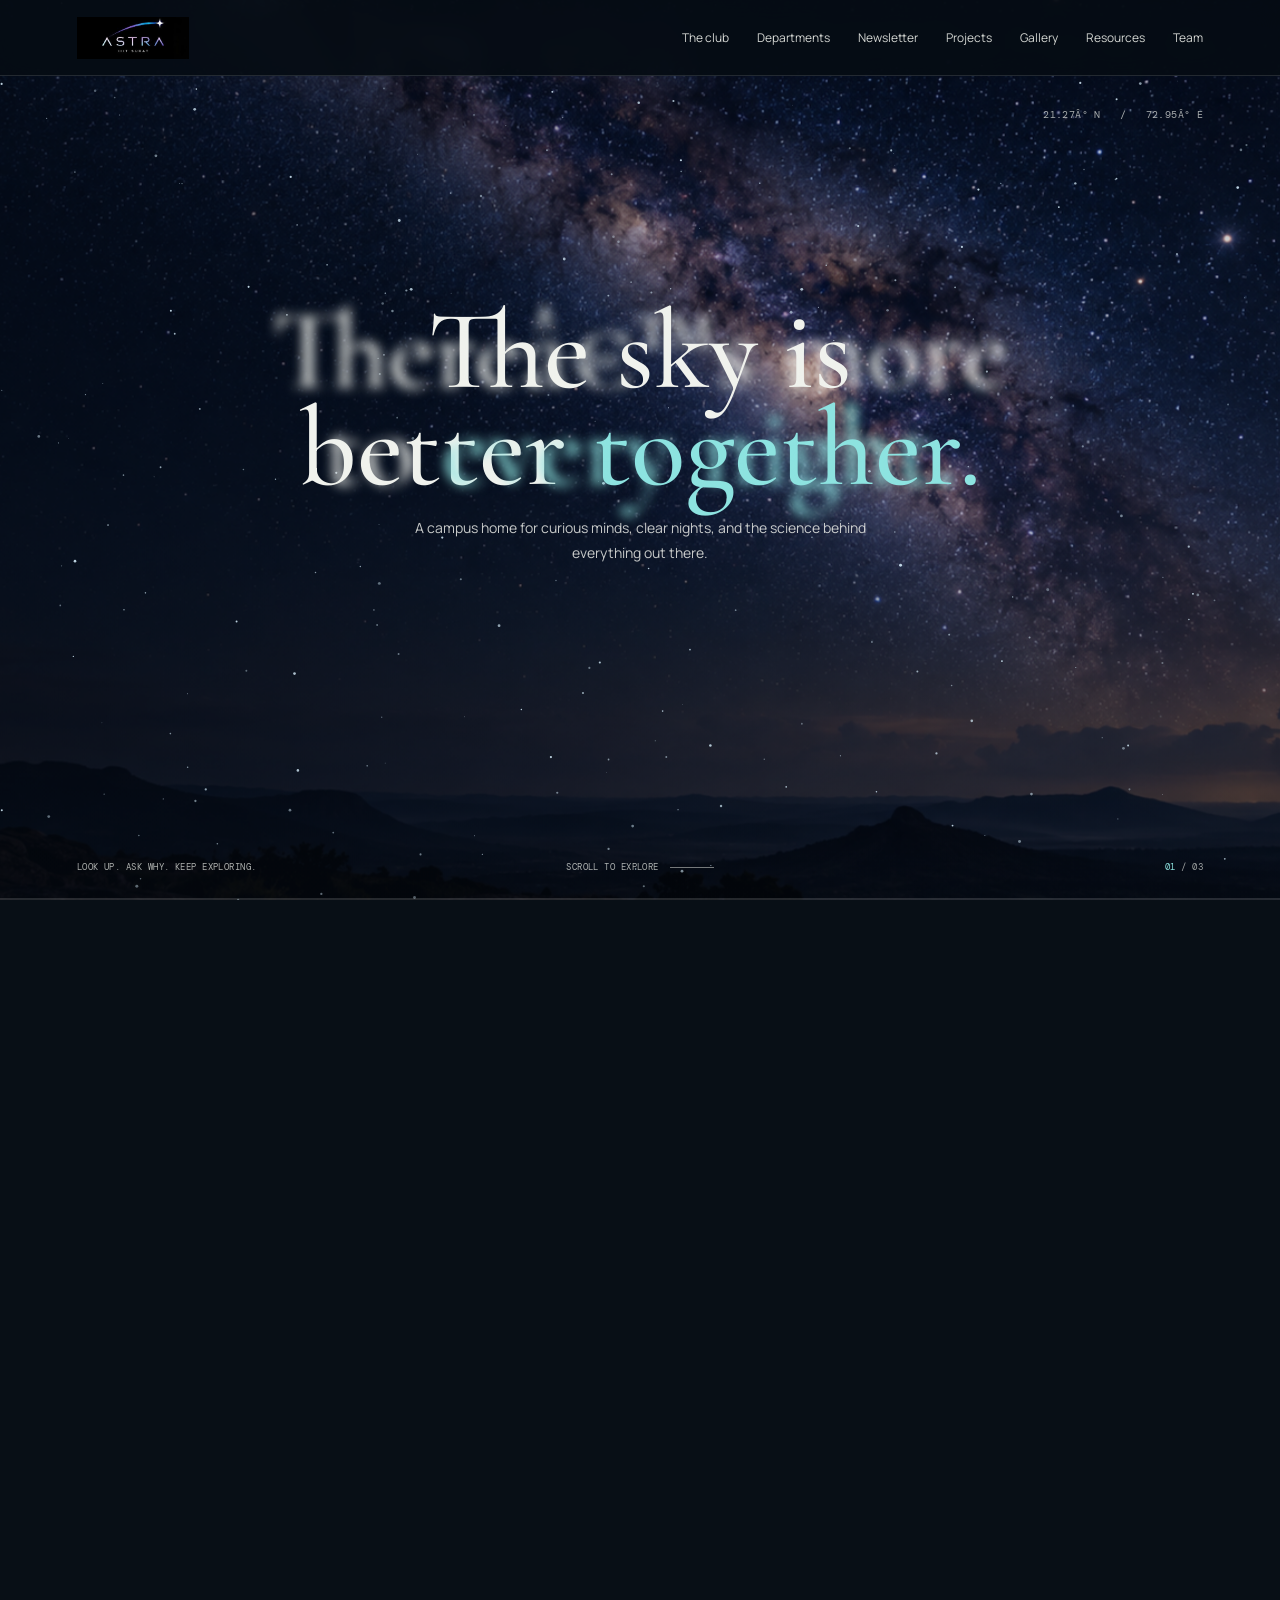
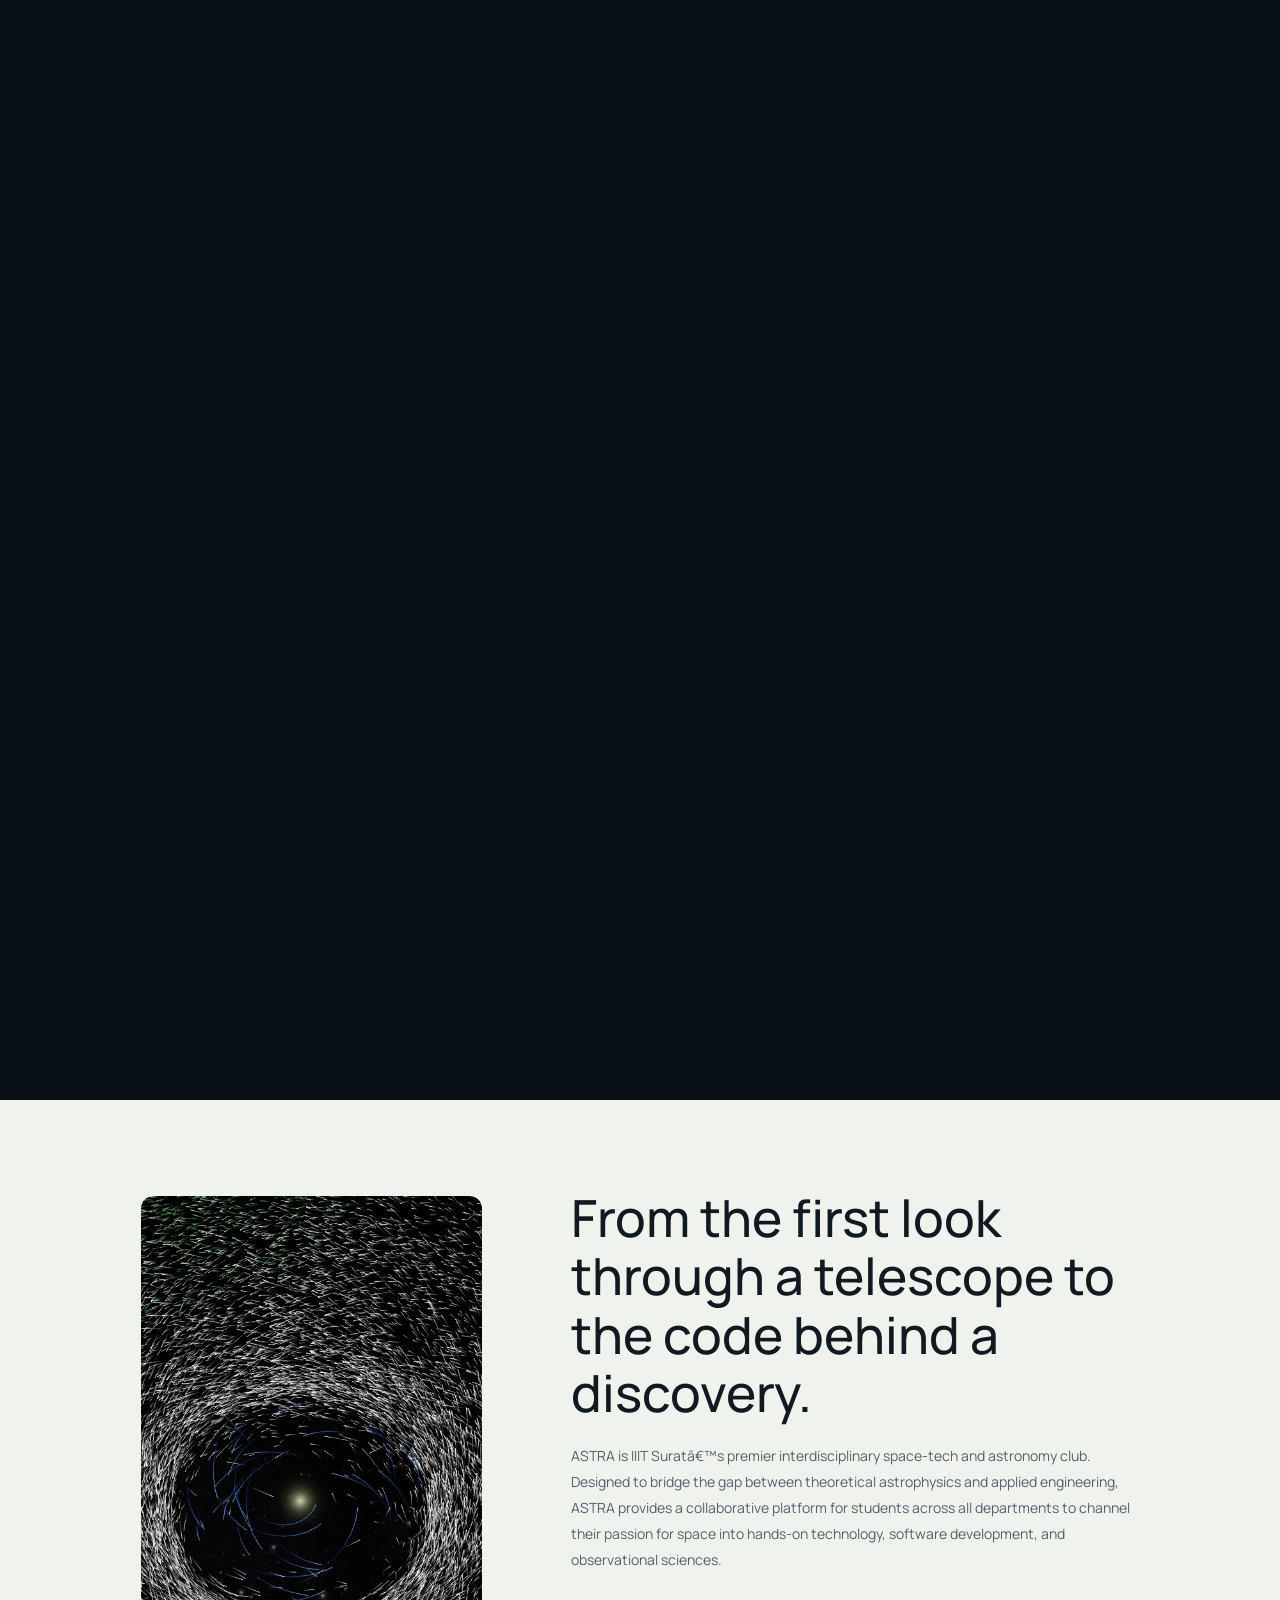
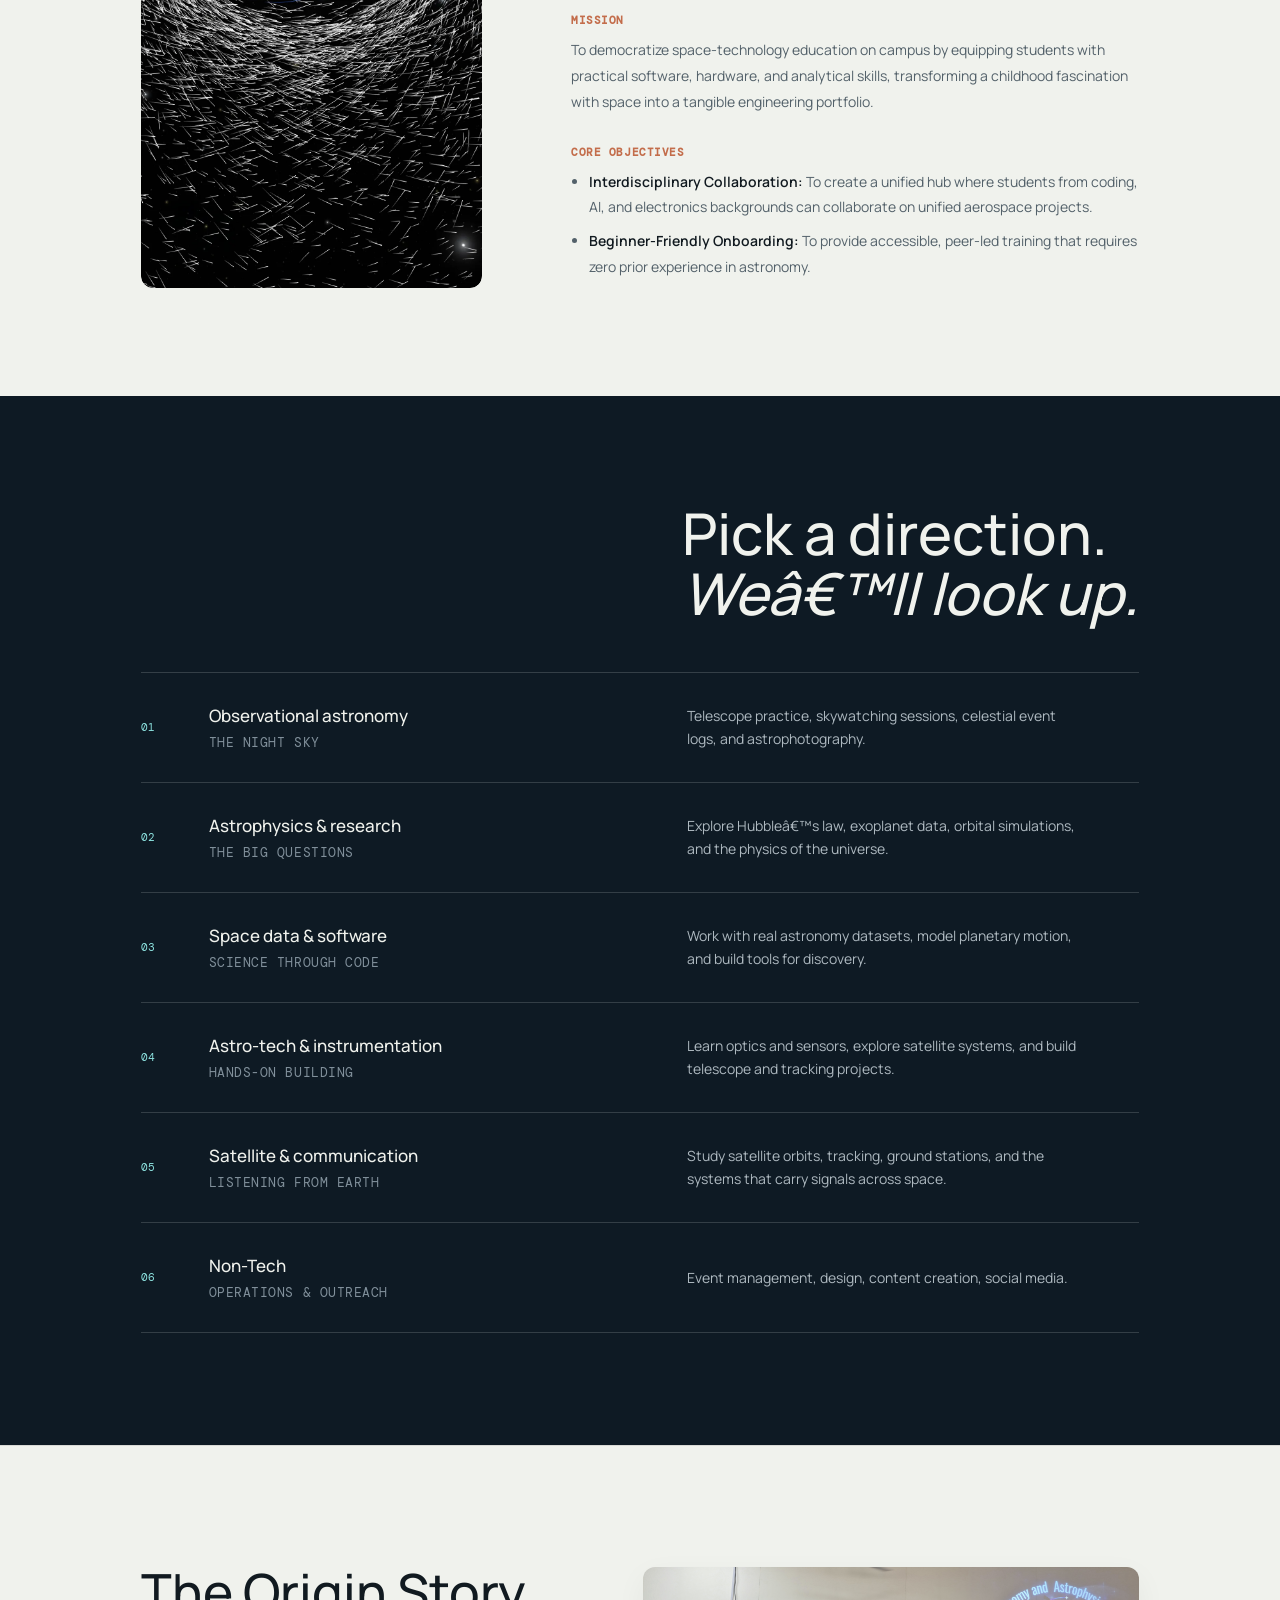
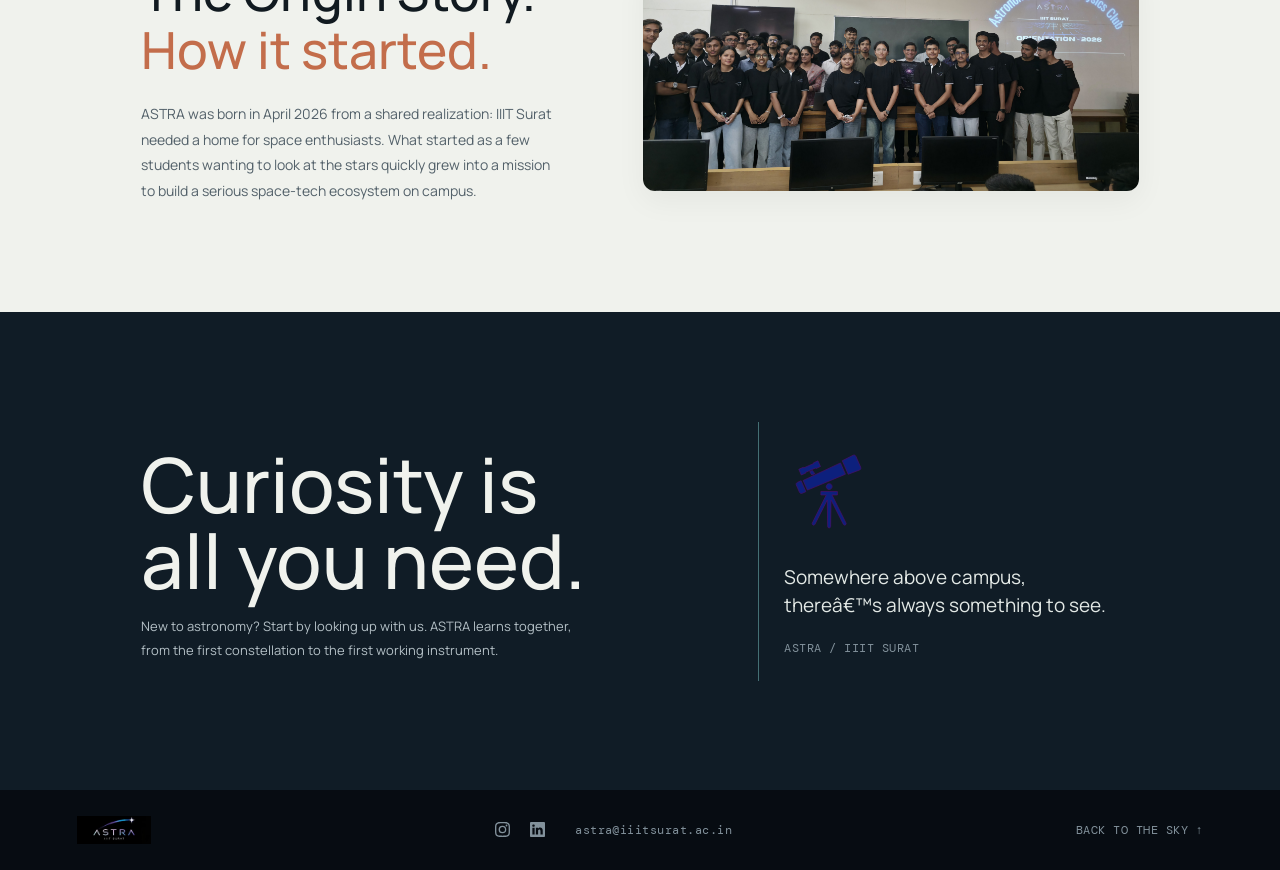
==== index.html @ 966ebf30 "Resolve merge conflicts from stashed changes" ====
﻿<!doctype html>
<html lang="en">
<head>
  <meta charset="UTF-8" />
  <meta name="viewport" content="width=device-width, initial-scale=1.0" />
  <meta name="theme-color" content="#080f16" />
  <meta name="description" content="ASTRA is the student astronomy and astrophysics club at IIIT Surat. Observe the night sky, explore space science, and build together." />
  <title>ASTRA â€” Astronomy & Astrophysics Club | IIIT Surat</title>
  <link rel="manifest" href="manifest.json" />
  <link rel="preconnect" href="https://fonts.googleapis.com" />
  <link rel="preconnect" href="https://fonts.gstatic.com" crossorigin />
  <link href="https://fonts.googleapis.com/css2?family=Cormorant+Garamond:wght@400;500;600&family=DM+Mono:wght@400;500&family=Manrope:wght@400;500;600;700;800&display=swap" rel="stylesheet" />
  <link rel="icon" type="image/jpeg" href="logo.jpg" />
  <link rel="stylesheet" href="styles.css?v=2" />
</head>
<body>
  <header class="site-header">
    <a class="brand" href="#home" aria-label="ASTRA home"><img src="logo.jpg" alt="ASTRA" class="brand-logo"></a>
    <button class="menu-toggle" aria-label="Toggle menu"><span></span><span></span><span></span></button><nav class="site-nav" aria-label="Main navigation">
      <a href="#club">The club</a>
      <a href="departments.html">Departments</a>
      <a href="https://dynamo-sjoshi.github.io/Perihelion/">Newsletter</a>
      <a href="projects.html">Projects</a>
      <a href="gallery.html">Gallery</a>
      <a href="resources.html">Resources</a>
      <a href="team.html">Team</a>
    </nav>
  </header>

  <main id="home">
    <section class="sky-story" id="home-story" aria-label="A journey through the night sky">
      <div class="story-stage">
        <div class="sky-backdrop" aria-hidden="true"></div>
        <canvas class="star-canvas" aria-hidden="true"></canvas>
        <div class="story-coordinate">21.27Â° N &nbsp; / &nbsp; 72.95Â° E</div>
        <div class="story-copy">
          <div class="story-headlines" aria-live="polite">
            <h1 class="story-headline active" data-story-index="0">The sky is<br />better <em>together.</em></h1>
            <h1 class="story-headline" data-story-index="1" aria-hidden="true">Thereâ€™s more<br />to <em>every night.</em></h1>
            <h1 class="story-headline" data-story-index="2" aria-hidden="true">Big questions<br /><em>start by looking up.</em></h1>
          </div>
          <p class="story-description">A campus home for curious minds, clear nights, and the science behind everything out there.</p>
        </div>
        <div class="story-footer"><span>LOOK UP. ASK WHY. KEEP EXPLORING.</span><span class="scroll-hint">SCROLL TO EXPLORE <i></i></span><span class="story-counter">01 <b>/ 03</b></span></div>
        <div class="story-progress" aria-hidden="true"><span></span></div>
      </div>
    </section>

    <section class="intro" id="club">
      <div class="intro-visual">
        <div class="image-overlay-container" tabindex="0" role="button">
          <img src="asteroids.webp" alt="Asteroids in space" class="intro-image" loading="lazy">
          <div class="image-overlay">
            <h4>Asteroids & comets</h4>
            <span class="overlay-meta">JPL Small-Body Database Â· Minor Planet Center</span>
            <p>Orbital data for hundreds of thousands of asteroids and comets, rendered as true trajectories through the Solar System â€” including near-Earth objects and every famous named comet.</p>
          </div>
        </div>
      </div>
      <div class="intro-copy">
        <h2>From the first look through a telescope to the code behind a discovery.</h2>
        <p>ASTRA is IIIT Suratâ€™s premier interdisciplinary space-tech and astronomy club. Designed to bridge the gap between theoretical astrophysics and applied engineering, ASTRA provides a collaborative platform for students across all departments to channel their passion for space into hands-on technology, software development, and observational sciences.</p>
        
        <div class="intro-details">
          <div class="detail-block">
            <h3>Mission</h3>
            <p>To democratize space-technology education on campus by equipping students with practical software, hardware, and analytical skills, transforming a childhood fascination with space into a tangible engineering portfolio.</p>
          </div>
          <div class="detail-block">
            <h3>Core Objectives</h3>
            <ul>
              <li><strong>Interdisciplinary Collaboration:</strong> To create a unified hub where students from coding, AI, and electronics backgrounds can collaborate on unified aerospace projects.</li>
              <li><strong>Beginner-Friendly Onboarding:</strong> To provide accessible, peer-led training that requires zero prior experience in astronomy.</li>
            </ul>
          </div>
        </div>
      </div>
    </section>

    <section class="activities" id="activities">
      <div class="activities-heading">
        <div class="section-kicker"><span></span></div>
        <h2>Pick a direction.<br /><em>Weâ€™ll look up.</em></h2>
      </div>
      <div class="activity-list">
        <article class="activity-row">
          <span class="activity-number">01</span>
          <div class="activity-name"><h3><a href="departments.html">Observational astronomy</a></h3><span>THE NIGHT SKY</span></div>
          <p>Telescope practice, skywatching sessions, celestial event logs, and astrophotography.</p>
        </article>
        <article class="activity-row">
          <span class="activity-number">02</span>
          <div class="activity-name"><h3><a href="departments.html">Astrophysics & research</a></h3><span>THE BIG QUESTIONS</span></div>
          <p>Explore Hubbleâ€™s law, exoplanet data, orbital simulations, and the physics of the universe.</p>
        </article>
        <article class="activity-row">
          <span class="activity-number">03</span>
          <div class="activity-name"><h3><a href="departments.html">Space data & software</a></h3><span>SCIENCE THROUGH CODE</span></div>
          <p>Work with real astronomy datasets, model planetary motion, and build tools for discovery.</p>
        </article>
        <article class="activity-row">
          <span class="activity-number">04</span>
          <div class="activity-name"><h3><a href="departments.html">Astro-tech & instrumentation</a></h3><span>HANDS-ON BUILDING</span></div>
          <p>Learn optics and sensors, explore satellite systems, and build telescope and tracking projects.</p>
        </article>
        <article class="activity-row">
          <span class="activity-number">05</span>
          <div class="activity-name"><h3><a href="departments.html">Satellite & communication</a></h3><span>LISTENING FROM EARTH</span></div>
          <p>Study satellite orbits, tracking, ground stations, and the systems that carry signals across space.</p>
        </article>
        <article class="activity-row">
          <span class="activity-number">06</span>
          <div class="activity-name"><h3>Non-Tech</h3><span>OPERATIONS & OUTREACH</span></div>
          <p>Event management, design, content creation, social media.</p>
        </article>
      </div>
    </section>

    <section class="history" id="history">
      <div class="history-grid">
        <div class="history-text">
          <div class="section-kicker"><span></span> </div>
          <h2>The Origin Story.<br /><em>How it started.</em></h2>
          <div class="history-copy">
            <p>ASTRA was born in April 2026 from a shared realization: IIIT Surat needed a home for space enthusiasts. What started as a few students wanting to look at the stars quickly grew into a mission to build a serious space-tech ecosystem on campus.</p>
          </div>
        </div>
        <div class="history-visual">
          <img src="founding_team.jpg" alt="ASTRA Founding Team" class="team-image" loading="lazy">
        </div>
      </div>
    </section>

    <section class="join" id="join">
      <div class="join-copy">
        <div class="section-kicker"><span></span></div>
        <h2>Curiosity is<br />all you need.</h2>
        <p>New to astronomy? Start by looking up with us. ASTRA learns together, from the first constellation to the first working instrument.</p>
        <a class="join-link" href="#activities"><span aria-hidden="true"></span></a>
      </div>
      <div class="join-note"><span class="note-star" aria-hidden="true"><svg height="89px" width="89px" version="1.1" id="_x32_" xmlns="http://www.w3.org/2000/svg" xmlns:xlink="http://www.w3.org/1999/xlink" viewBox="-56.32 -56.32 624.64 624.64" xml:space="preserve" fill="#4e0e6c" stroke="#4e0e6c" stroke-width="4.608" transform="matrix(-1, 0, 0, 1, 0, 0)rotate(0)"><g id="SVGRepo_bgCarrier" stroke-width="0"></g><g id="SVGRepo_tracerCarrier" stroke-linecap="round" stroke-linejoin="round" stroke="#CCCCCC" stroke-width="3.072"></g><g id="SVGRepo_iconCarrier"> <style type="text/css"> .st0{fill:#0d207d;} </style> <g> <polygon class="st0" points="346.572,90.717 416.641,121.454 414.662,125.959 446.979,140.13 464.561,100.032 432.244,85.869 430.266,90.374 360.204,59.637 362.183,55.132 329.874,40.96 312.285,81.05 344.601,95.222 "></polygon> <polygon class="st0" points="372.882,140.28 388.079,116.598 369.105,108.268 351.883,130.589 "></polygon> <polygon class="st0" points="171.818,55.35 137.015,134.719 404.237,246.294 433.996,178.439 "></polygon> <path class="st0" d="M82.752,1.447c-3.34-1.673-7.219-1.908-10.739-0.641c-3.511,1.267-6.35,3.926-7.852,7.344L29.827,86.455 c-1.502,3.418-1.533,7.313-0.087,10.754c1.447,3.441,4.247,6.14,7.743,7.461L117.712,135l41.694-95.073L82.752,1.447z"></path> <path class="st0" d="M475.166,192.102l-26.874-11.778l-33.654,76.74l26.873,11.778c6.89,3.028,14.922-0.109,17.942-7l22.72-51.791 C485.193,203.161,482.057,195.128,475.166,192.102z"></path> <path class="st0" d="M272.107,221.416c0-11.419-9.244-20.679-20.663-20.679s-20.663,9.26-20.663,20.679 c0,11.418,9.244,20.663,20.663,20.663S272.107,232.834,272.107,221.416z"></path> <path class="st0" d="M271.724,280.3h37.831v-24.66h-58.111h-58.11v24.66h37.83L133.37,476.86 c-2.628,5.099-0.618,11.38,4.489,14.015c5.115,2.628,11.396,0.61,14.023-4.505l86.298-170.523l2.862,185.743 c0,5.748,4.661,10.41,10.402,10.41c5.741,0,10.402-4.662,10.402-10.41l2.863-185.743l86.298,170.523 c2.628,5.114,8.908,7.132,14.023,4.505c5.107-2.636,7.117-8.916,4.489-14.015L271.724,280.3z"></path> </g> </g></svg></span><p>Somewhere above campus,<br />thereâ€™s always something to see.</p><span class="note-coordinates">ASTRA / IIIT SURAT</span></div>
    </section>
  </main>

  <footer class="site-footer">
    <a class="brand" href="#home"><img src="logo.jpg" alt="ASTRA" class="brand-logo"></a>
    <div class="social-links">
      <a href="https://www.instagram.com/astra.iiitsurat" target="_blank" aria-label="Instagram">
        <svg xmlns="http://www.w3.org/2000/svg" width="16" height="16" fill="currentColor" viewBox="0 0 16 16"><path d="M8 0C5.829 0 5.556.01 4.703.048 3.85.088 3.269.222 2.76.42a3.9 3.9 0 0 0-1.417.923A3.9 3.9 0 0 0 .42 2.76C.222 3.268.087 3.85.048 4.7.01 5.555 0 5.827 0 8.001c0 2.172.01 2.444.048 3.297.04.852.174 1.433.372 1.942.205.526.478.972.923 1.417.444.445.89.719 1.416.923.51.198 1.09.333 1.942.372C5.555 15.99 5.827 16 8 16s2.444-.01 3.298-.048c.851-.04 1.434-.174 1.943-.372a3.9 3.9 0 0 0 1.416-.923c.445-.445.718-.891.923-1.417.197-.509.332-1.09.372-1.942C15.99 10.445 16 10.173 16 8s-.01-2.445-.048-3.299c-.04-.851-.175-1.433-.372-1.941a3.9 3.9 0 0 0-.923-1.417A3.9 3.9 0 0 0 13.24.42c-.51-.198-1.092-.333-1.943-.372C10.443.01 10.172 0 7.998 0zm-.717 1.442h.718c2.136 0 2.389.007 3.232.046.78.036 1.204.166 1.486.275.373.145.64.319.92.599s.453.546.598.92c.11.281.24.705.275 1.485.039.843.047 1.096.047 3.231s-.008 2.389-.047 3.232c-.035.78-.166 1.203-.275 1.485a2.5 2.5 0 0 1-.599.919c-.28.28-.546.453-.92.598-.28.11-.704.24-1.485.276-.843.038-1.096.047-3.232.047s-2.39-.009-3.233-.047c-.78-.036-1.203-.166-1.485-.276a2.5 2.5 0 0 1-.92-.598 2.5 2.5 0 0 1-.6-.92c-.109-.281-.24-.705-.275-1.485-.038-.843-.046-1.096-.046-3.233s.008-2.388.046-3.231c.036-.78.166-1.204.276-1.486.145-.373.319-.64.599-.92s.546-.453.92-.598c.282-.11.705-.24 1.485-.276.738-.034 1.024-.044 2.515-.045v.002zm4.988 1.328a.96.96 0 1 0 0 1.92.96.96 0 0 0 0-1.92m-4.27 1.122a4.109 4.109 0 1 0 0 8.217 4.109 4.109 0 0 0 0-8.217m0 1.441a2.667 2.667 0 1 1 0 5.334 2.667 2.667 0 0 1 0-5.334"/></svg>
      </a>
      <a href="https://linkedin.com/company/astra-astronomy-and-astrophysics-club-iiits/" target="_blank" aria-label="LinkedIn">
        <svg xmlns="http://www.w3.org/2000/svg" width="16" height="16" fill="currentColor" viewBox="0 0 16 16"><path d="M0 1.146C0 .513.526 0 1.175 0h13.65C15.474 0 16 .513 16 1.146v13.708c0 .633-.526 1.146-1.175 1.146H1.175C.526 16 0 15.487 0 14.854zm4.943 12.248V6.169H2.542v7.225zm-1.2-8.212c.837 0 1.358-.554 1.358-1.248-.015-.709-.52-1.248-1.342-1.248S2.4 3.226 2.4 3.934c0 .694.521 1.248 1.327 1.248zm4.908 8.212V9.359c0-.216.016-.432.08-.586.173-.431.568-.878 1.232-.878.869 0 1.216.662 1.216 1.634v3.865h2.401V9.25c0-2.22-1.184-3.252-2.764-3.252-1.274 0-1.845.7-2.165 1.193v.025h-.016l.016-.025V6.169h-2.4c.03.678 0 7.225 0 7.225z"/></svg>
      </a>
      <span class="email-text">astra@iiitsurat.ac.in</span>
    </div>
    <a href="#home">BACK TO THE SKY &uarr;</a>
  </footer>

  <script src="script.js"></script>
</body>
</html>
---- styles.css ----
:root {
  color-scheme: dark;
  --night: #080f16;
  --deep: #0e1a24;
  --paper: #f0f2ed;
  --muted: #a5b1ba;
  --cyan: #8de3e0;
  --warm: #f1a27d;
  --line: rgba(233, 242, 240, .17);
  --serif: 'Cormorant Garamond', Georgia, serif;
  --sans: 'Manrope', Arial, sans-serif;
  --mono: 'DM Mono', monospace;
}

* { box-sizing: border-box; }
html { scroll-behavior: smooth; scroll-padding-top: 86px; }
body { margin: 0; background: var(--night); color: var(--paper); font-family: var(--sans); font-size: 15px; -webkit-font-smoothing: antialiased; }
a { color: inherit; text-decoration: none; }
.site-header { position: fixed; inset: 0 0 auto; z-index: 10; height: 76px; padding: 0 6vw; display: flex; align-items: center; justify-content: space-between; border-bottom: 1px solid rgba(255,255,255,.12); background: rgba(6,12,20,.92); backdrop-filter: blur(12px); }
.brand { display: inline-flex; align-items: center; gap: 10px; font-size: 16px; font-weight: 800; letter-spacing: .04em; }
.brand-logo { max-height: 42px; width: auto; object-fit: contain; }
.header-location, .eyebrow, .section-kicker, .activity-name>span, .note-coordinates, .site-footer .social-links a, .site-footer .social-links .email-text, .site-footer>a:last-child { font: 12px var(--mono); letter-spacing: .04em; }
.header-location { color: rgba(240,242,237,.72); }
.header-location i, .eyebrow-dot { display: inline-block; width: 5px; height: 5px; margin: 0 9px 1px; border-radius: 50%; background: var(--warm); }
.site-nav { display: flex; align-items: center; gap: 28px; color: rgba(240,242,237,.88); font-size: 12px; }
.site-nav a, .site-footer a { transition: color .2s ease; }
.site-nav a:hover, .site-footer a:hover { color: var(--cyan); }
.sky-story { height: 300svh; position: relative; background: var(--night); color: var(--paper); }
.story-stage { position: sticky; top: 0; height: 100svh; min-height: 620px; overflow: hidden; isolation: isolate; background: #080e19; }
.sky-backdrop, .sky-backdrop::after { position: absolute; inset: -5%; }
.sky-backdrop { z-index: -2; background: url('public/astronomy-night-sky.png') center 48% / cover no-repeat; transform: translate3d(0,var(--sky-y,0px),0) scale(var(--sky-scale,1.06)); will-change: transform; }
.sky-backdrop::after { content: ''; inset: 0; background: linear-gradient(90deg,rgba(4,9,17,.64),rgba(4,9,17,.18) 70%),linear-gradient(0deg,rgba(4,9,17,.62),transparent 44%); }
.star-canvas { position: absolute; inset: 0; z-index: -1; width: 100%; height: 100%; pointer-events: none; }
.story-coordinate { position: absolute; top: 108px; right: 6vw; color: rgba(240,242,237,.7); font: 10px var(--mono); letter-spacing: .04em; }
.story-copy { position: absolute; top: 47%; left: 50%; width: min(940px,84vw); transform: translate(-50%,-50%); text-align: center; }
.eyebrow { color: rgba(240,242,237,.75); }
.eyebrow-dot { margin-left: 0; }
.story-headlines { display: grid; margin: 22px 0 12px; }
.story-headline { grid-area: 1 / 1; margin: 0; opacity: 0; transform: translateY(22px); filter: blur(6px); font: 500 clamp(58px, 8.8vw, 120px)/.86 var(--serif); letter-spacing: 0; transition: opacity .85s cubic-bezier(.2,.7,.2,1), transform .95s cubic-bezier(.2,.7,.2,1), filter .85s ease; }
.story-headline.active { opacity: 1; transform: translateY(0); filter: blur(0); }
.story-headline em { color: var(--cyan); font-style: normal; }
.story-description { max-width: 460px; margin: 18px auto 0; color: rgba(240,242,237,.82); font-size: 14px; line-height: 1.8; }
.hero-link, .join-link { display: inline-flex; align-items: center; gap: 30px; margin-top: 31px; padding-bottom: 9px; border-bottom: 1px solid rgba(240,242,237,.55); font-size: 12px; }
.hero-link span, .join-link span { color: var(--cyan); font-size: 17px; }
.story-footer { position: absolute; right: 6vw; bottom: 27px; left: 6vw; display: grid; grid-template-columns: 1fr 1fr 1fr; align-items: center; color: rgba(240,242,237,.72); font: 9px var(--mono); letter-spacing: .05em; }
.scroll-hint { justify-self: center; display: flex; align-items: center; gap: 11px; }
.scroll-hint i { display: block; width: 44px; height: 1px; background: rgba(240,242,237,.48); transform-origin: left; animation: hint-pulse 2.2s ease-in-out infinite; }
.story-counter { justify-self: end; color: var(--cyan); }
.story-counter b { color: rgba(240,242,237,.65); font-weight: 400; }
.story-progress { position: absolute; right: 0; bottom: 0; left: 0; height: 2px; background: rgba(255,255,255,.14); }
.story-progress span { display: block; width: 0; height: 100%; background: var(--cyan); box-shadow: 0 0 12px rgba(141,227,224,.75); }
@keyframes hint-pulse { 0%,100% { transform: scaleX(.45); opacity: .55; } 50% { transform: scaleX(1); opacity: 1; } }
body.motion-ready .motion-reveal:not(.revealed) { opacity: 0; transform: translateY(22px); filter: blur(3px); }
.motion-reveal { transition: opacity .8s ease, transform .8s cubic-bezier(.2,.7,.2,1), filter .8s ease; transition-delay: var(--reveal-delay, 0ms); }
.motion-reveal.revealed { opacity: 1; transform: none; filter: blur(0); }
.intro { padding: 96px 11vw 108px; display: grid; grid-template-columns: .75fr 1.25fr; gap: 7vw; background: var(--paper); color: #111a20; }
.section-kicker { color: #617079; }
.section-kicker span { margin-right: 12px; color: #c36d4b; }
.intro-copy h2 { max-width: 760px; margin: -8px 0 22px; font-size: clamp(32px, 4vw, 52px); font-weight: 500; line-height: 1.14; letter-spacing: 0; }
.intro-copy p { max-width: 570px; margin: 0; color: #53616a; font-size: 14px; line-height: 1.85; }
.intro-details { margin-top: 40px; display: grid; gap: 30px; }
.detail-block h3 { font-size: 11px; font-family: var(--mono); color: #c36d4b; text-transform: uppercase; letter-spacing: 0.05em; margin: 0 0 10px 0; }
.detail-block ul { margin: 0; padding-left: 18px; color: #53616a; font-size: 14px; line-height: 1.85; max-width: 570px; }
.detail-block li { margin-bottom: 8px; }
.detail-block li strong { color: #111a20; font-weight: 600; }
.intro-visual { display: flex; flex-direction: column; }
.image-overlay-container { position: relative; border-radius: 12px; overflow: hidden; cursor: pointer; outline: none; flex-grow: 1; display: flex; }
.intro-image { width: 100%; object-fit: cover; border-radius: 12px; display: block; }
.image-overlay { position: absolute; inset: 0; background: rgba(6, 12, 20, 0.9); backdrop-filter: blur(4px); display: flex; flex-direction: column; justify-content: center; padding: 35px; opacity: 0; transition: opacity 0.3s ease; color: var(--paper); text-align: left; }
.image-overlay-container:hover .image-overlay, .image-overlay-container:focus .image-overlay { opacity: 1; }
.image-overlay h4 { margin: 0 0 12px 0; font-size: 24px; font-weight: 700; color: #fff; }
.image-overlay .overlay-meta { font-family: var(--mono); font-size: 13px; color: #81909b; margin-bottom: 15px; letter-spacing: 0.05em; }
.image-overlay p { margin: 0; font-size: 15px; line-height: 1.6; color: #aeb9c0; }
.activities { padding: 108px 11vw 112px; background: var(--deep); }
.activities-heading { display: flex; align-items: end; justify-content: space-between; margin-bottom: 48px; }
.activities-heading h2 { margin: 0; font-size: clamp(34px, 4.5vw, 58px); line-height: 1.04; font-weight: 500; }
.activity-list { border-top: 1px solid var(--line); }
.activity-row { display: grid; grid-template-columns: 48px minmax(220px, 1fr) minmax(250px, .9fr) 20px; gap: 20px; align-items: center; min-height: 110px; border-bottom: 1px solid var(--line); }
.activity-number { color: var(--cyan); font: 11px var(--mono); }
.activity-name h3 { margin: 0 0 7px; font-size: 17px; font-weight: 500; }
.activity-name>span { color: #81909b; font-size: 13px; display: block; margin-top: 4px; }
.activity-row>p { max-width: 400px; margin: 0; color: #aeb9c0; font-size: 14px; line-height: 1.7; }
.activity-symbol { color: var(--warm); font-size: 15px; }
.history { padding: 108px 11vw; background: var(--paper); color: #111a20; border-top: 1px solid rgba(0,0,0,0.1); }
.history-grid { display: grid; grid-template-columns: 1fr 1.2fr; gap: 7vw; align-items: center; }
.history-text { display: flex; flex-direction: column; justify-content: center; }
.history-text h2 { margin: -8px 0 22px 0; font-size: clamp(32px, 4vw, 52px); font-weight: 500; line-height: 1.14; letter-spacing: 0; }
.history-text em { color: #c36d4b; font-style: normal; }
.history-copy p { margin: 0; color: #53616a; font-size: 14px; line-height: 1.85; max-width: 570px; }
.team-image { width: 100%; height: auto; border-radius: 12px; object-fit: cover; display: block; box-shadow: 0 10px 30px rgba(0,0,0,0.05); }
.team-image-placeholder { width: 100%; aspect-ratio: 4/3; background: rgba(0,0,0,0.03); border-radius: 12px; display: flex; align-items: center; justify-content: center; color: #81909b; font-family: var(--mono); font-size: 12px; letter-spacing: 0.05em; border: 1px dashed rgba(0,0,0,0.1); }
.join { min-height: 430px; padding: 94px 11vw; display: grid; grid-template-columns: 1.15fr .85fr; gap: 8vw; align-items: center; background: #101c26; }
.join-copy h2 { margin: 24px 0 17px; font-size: clamp(48px, 6vw, 76px); line-height: 1; font-weight: 500; }
.join-copy>p { max-width: 440px; margin: 0; color: #b4c0c6; font-size: 13px; line-height: 1.8; }
.join-link { margin-top: 24px; }
.join-note { min-height: 205px; padding: 25px; display: flex; flex-direction: column; align-items: flex-start; justify-content: space-between; border-left: 1px solid rgba(141,227,224,.42); }
.note-star { color: var(--warm); font-size: 24px; }
.join-note p { margin: 20px 0; color: #e3e9e6; font-size: 19px; line-height: 1.5; }
.note-coordinates { color: #82919b; }
.site-footer { min-height: 80px; padding: 20px 6vw; display: flex; align-items: center; justify-content: space-between; gap: 20px; background: #070c12; }
.site-footer .brand { font-size: 13px; }
.site-footer .brand-logo { max-height: 28px; }
.site-footer .social-links { display: flex; gap: 20px; align-items: center; }
.site-footer .social-links a, .site-footer .social-links .email-text, .site-footer>a:last-child { color: #82919b; font-size: 12px; text-decoration: none; text-transform: uppercase; }
.site-footer .social-links .email-text { margin-left: 10px; text-transform: none; }
.site-footer .social-links a svg { width: 15px; height: 15px; display: block; }

@media (max-width: 800px) {
  .site-header { padding: 0 6vw; }
  .header-location { display: none; }
  .story-stage { min-height: 560px; }
  .story-copy { top: 49%; width: 88vw; }
  .story-headline { font-size: clamp(56px, 10vw, 90px); }
  .story-coordinate { top: 92px; }
  .story-footer { right: 6vw; left: 6vw; }
  .intro, .activities, .history, .join { padding-right: 8vw; padding-left: 8vw; }
  .intro, .history-grid { grid-template-columns: 1fr; gap: 30px; }
  .activity-row { grid-template-columns: 35px 1fr 20px; gap: 14px; padding: 20px 0; }
  .activity-row>p { grid-column: 2; grid-row: 2; }
  .activity-symbol { grid-column: 3; grid-row: 1; }
  .activities-heading { align-items: start; flex-direction: column; gap: 28px; }
  .join { grid-template-columns: 1fr; gap: 42px; }
  .join-note { min-height: 155px; }
}

@media (max-width: 520px) {
  .site-header { height: 66px; }
  .site-nav { gap: 14px; font-size: 10px; }
  .brand { gap: 7px; font-size: 14px; }
  .brand-logo { max-height: 32px; }
  .sky-story { height: 250svh; }
  .story-stage { min-height: 540px; }
  .sky-backdrop { background-position: 54% center; }
  .story-copy { top: 47%; width: 90vw; }
  .story-headline { font-size: clamp(42px, 12vw, 72px); line-height: .9; }
  .story-copy>.eyebrow { font-size: 8px; }
  .story-description { max-width: 320px; font-size: 12px; }
  .story-coordinate { top: 83px; right: 6vw; font-size: 8px; }
  .story-footer { bottom: 22px; grid-template-columns: 1fr auto; font-size: 8px; }
  .scroll-hint { display: none; }
  .story-counter { grid-column: 2; grid-row: 1; }
  .hero-link { gap: 18px; }
  .intro { padding-top: 70px; padding-bottom: 76px; }
  .intro-copy h2 { font-size: 34px; }
  .activities { padding-top: 76px; padding-bottom: 78px; }
  .activities-heading h2 { font-size: 39px; }
  .activity-row { grid-template-columns: 27px 1fr 14px; gap: 10px; }
  .activity-name h3 { font-size: 15px; }
  .activity-row>p { font-size: 13px; }
  .join { padding-top: 72px; padding-bottom: 72px; }
  .join-copy h2 { font-size: 54px; }
  .site-footer { align-items: flex-start; flex-wrap: wrap; }
  .site-footer .social-links { order: 3; width: 100%; justify-content: space-between; }
}

@media (prefers-reduced-motion: reduce) {
  *, *::before, *::after { scroll-behavior: auto !important; transition-duration: .01ms !important; animation-duration: .01ms !important; }
  .sky-story { height: 100svh; }
  .story-stage { position: absolute; inset: 0; height: 100%; }
  .story-headline:not(:first-child) { display: none; }
  body.motion-ready .motion-reveal:not(.revealed) { opacity: 1; transform: none; filter: none; }
}

/* =========================================
   DEPARTMENTS PAGE EXTENSIONS (MAIN SITE UI)
   ========================================= */

.activity-row.dept-row {
  grid-template-columns: 48px minmax(240px, 1fr) minmax(320px, 1.4fr);
  gap: 28px;
  align-items: start;
  padding: 34px 0;
  min-height: auto;
}

.activity-dept-body {
  display: flex;
  flex-direction: column;
  gap: 12px;
}

.activity-dept-body p {
  margin: 0;
  color: #aeb9c0;
  font-size: 13px;
  line-height: 1.75;
}

.activity-scope-line {
  font: 11px var(--mono);
  color: rgba(141, 227, 224, 0.9);
  line-height: 1.6;
  letter-spacing: 0.02em;
}

.activity-scope-line b {
  color: var(--warm);
  font-weight: 500;
  text-transform: uppercase;
  font-size: 10px;
  margin-right: 6px;
}

.dept-leader-badge {
  display: block;
  font: 13px var(--mono);
  color: var(--cyan);
  margin-top: 8px;
  letter-spacing: 0.04em;
  text-transform: uppercase;
}

@media (max-width: 800px) {
  .activity-row.dept-row {
    grid-template-columns: 35px 1fr 20px;
    gap: 14px;
    padding: 24px 0;
  }
  .activity-dept-body {
    grid-column: 2;
    grid-row: 2;
  }
}

/* =========================================
   TEAM PAGE STYLES
   ========================================= */

.team-page {
  padding: 130px 11vw 100px;
  min-height: 80vh;
  color: var(--paper);
}

.team-hero {
  max-width: 760px;
  margin-bottom: 60px;
}

.team-hero h1 {
  font-size: clamp(38px, 5vw, 64px);
  font-family: var(--serif);
  font-weight: 500;
  line-height: 1.1;
  margin: 16px 0 18px;
}

.team-hero h1 em {
  color: var(--cyan);
  font-style: italic;
}

.team-hero p {
  color: #aeb9c0;
  font-size: 15px;
  line-height: 1.8;
  margin: 0;
}

.team-category {
  margin-bottom: 70px;
}

.team-category-header {
  display: flex;
  align-items: baseline;
  justify-content: space-between;
  border-bottom: 1px solid var(--line);
  padding-bottom: 12px;
  margin-bottom: 28px;
}

.team-category-title {
  font: 11px var(--mono);
  color: var(--cyan);
  letter-spacing: 0.06em;
  text-transform: uppercase;
  margin: 0;
}

.team-category-count {
  font: 10px var(--mono);
  color: var(--muted);
  letter-spacing: 0.04em;
}

.team-grid {
  display: grid;
  grid-template-columns: repeat(auto-fill, minmax(220px, 1fr));
  gap: 24px;
}

.team-card {
  background: var(--deep);
  border: 1px solid var(--line);
  border-radius: 8px;
  overflow: hidden;
  display: flex;
  flex-direction: column;
  transition: transform 0.2s ease, border-color 0.2s ease;
}

.team-card:hover {
  transform: translateY(-4px);
  border-color: rgba(141, 227, 224, 0.4);
}

.team-photo-wrap {
  width: 100%;
  aspect-ratio: 1 / 1;
  background: #09131c;
  position: relative;
  overflow: hidden;
  display: flex;
  align-items: center;
  justify-content: center;
}

.team-photo {
  width: 100%;
  height: 100%;
  object-fit: cover;
  display: block;
}

.team-photo-placeholder {
  width: 100%;
  height: 100%;
  display: flex;
  flex-direction: column;
  align-items: center;
  justify-content: center;
  gap: 8px;
  background: #0e1c28;
  color: #5d7180;
  font: 11px var(--mono);
}

.team-photo-placeholder svg {
  width: 38px;
  height: 38px;
  fill: currentColor;
  opacity: 0.6;
}

.team-info {
  padding: 18px 18px 20px;
  display: flex;
  flex-direction: column;
  flex-grow: 1;
}

.team-name {
  margin: 0 0 4px;
  font-size: 17px;
  font-weight: 600;
  color: var(--paper);
  letter-spacing: -0.01em;
}

.team-role {
  font: 13px var(--mono);
  color: var(--warm);
  margin-bottom: 6px;
  text-transform: uppercase;
  letter-spacing: 0.05em;
}

.team-dept {
  font-size: 14px;
  color: var(--muted);
  line-height: 1.5;
  margin-bottom: 16px;
}

.team-linkedin {
  display: inline-flex;
  align-items: center;
  gap: 6px;
  font: 13px var(--mono);
  color: var(--cyan);
  text-decoration: none;
  margin-top: auto;
  letter-spacing: 0.03em;
  transition: color 0.2s ease;
}

.team-linkedin:hover {
  color: #fff;
  text-decoration: underline;
}

.team-linkedin svg {
  width: 12px;
  height: 12px;
  fill: currentColor;
}

@media (max-width: 800px) {
  .team-page {
    padding: 110px 8vw 80px;
  }
  .team-grid {
    grid-template-columns: repeat(auto-fill, minmax(180px, 1fr));
    gap: 16px;
  }
}

@media (max-width: 520px) {
  .team-page {
    padding: 95px 6vw 60px;
  }
  .team-grid {
    grid-template-columns: 1fr 1fr;
    gap: 14px;
  }
  .team-info {
    padding: 12px;
  }
  .team-name {
    font-size: 15px;
  }
}

/* =========================================
   END OF STYLES
   ========================================= */

/* Mobile Navigation */
.menu-toggle { display: none; }
@media (max-width: 800px) {
  .menu-toggle {
    display: flex;
    flex-direction: column;
    gap: 5px;
    background: transparent;
    border: none;
    cursor: pointer;
    padding: 10px;
    z-index: 20;
    margin-left: auto;
  }
  .menu-toggle span {
    width: 24px;
    height: 2px;
    background: var(--paper);
    transition: 0.3s;
  }
  .menu-toggle.active span:nth-child(1) { transform: translateY(7px) rotate(45deg); }
  .menu-toggle.active span:nth-child(2) { opacity: 0; }
  .menu-toggle.active span:nth-child(3) { transform: translateY(-7px) rotate(-45deg); }

  .site-nav {
    display: none;
    position: absolute;
    top: 76px;
    left: 0;
    right: 0;
    height: calc(100vh - 76px);
    background: rgba(6,12,20,.98);
    backdrop-filter: blur(16px);
    flex-direction: column;
    align-items: center;
    padding: 10vh 6vw 40px;
    gap: 32px;
    border-bottom: 1px solid rgba(255,255,255,.12);
    font-size: 18px !important;
    overflow-y: auto;
  }
  .site-nav.open {
    display: flex;
    animation: fadeIn 0.3s ease;
  }
  @keyframes fadeIn {
    from { opacity: 0; transform: translateY(-10px); }
    to { opacity: 1; transform: translateY(0); }
  }
}
@media (max-width: 520px) {
  .site-nav {
    top: 66px;
    height: calc(100vh - 66px);
  }
}


.team-page .activities { padding: 0 0 60px; background: transparent; }
.team-page .activities-heading { margin-bottom: 32px; }
.site-nav a.active { color: var(--cyan); }
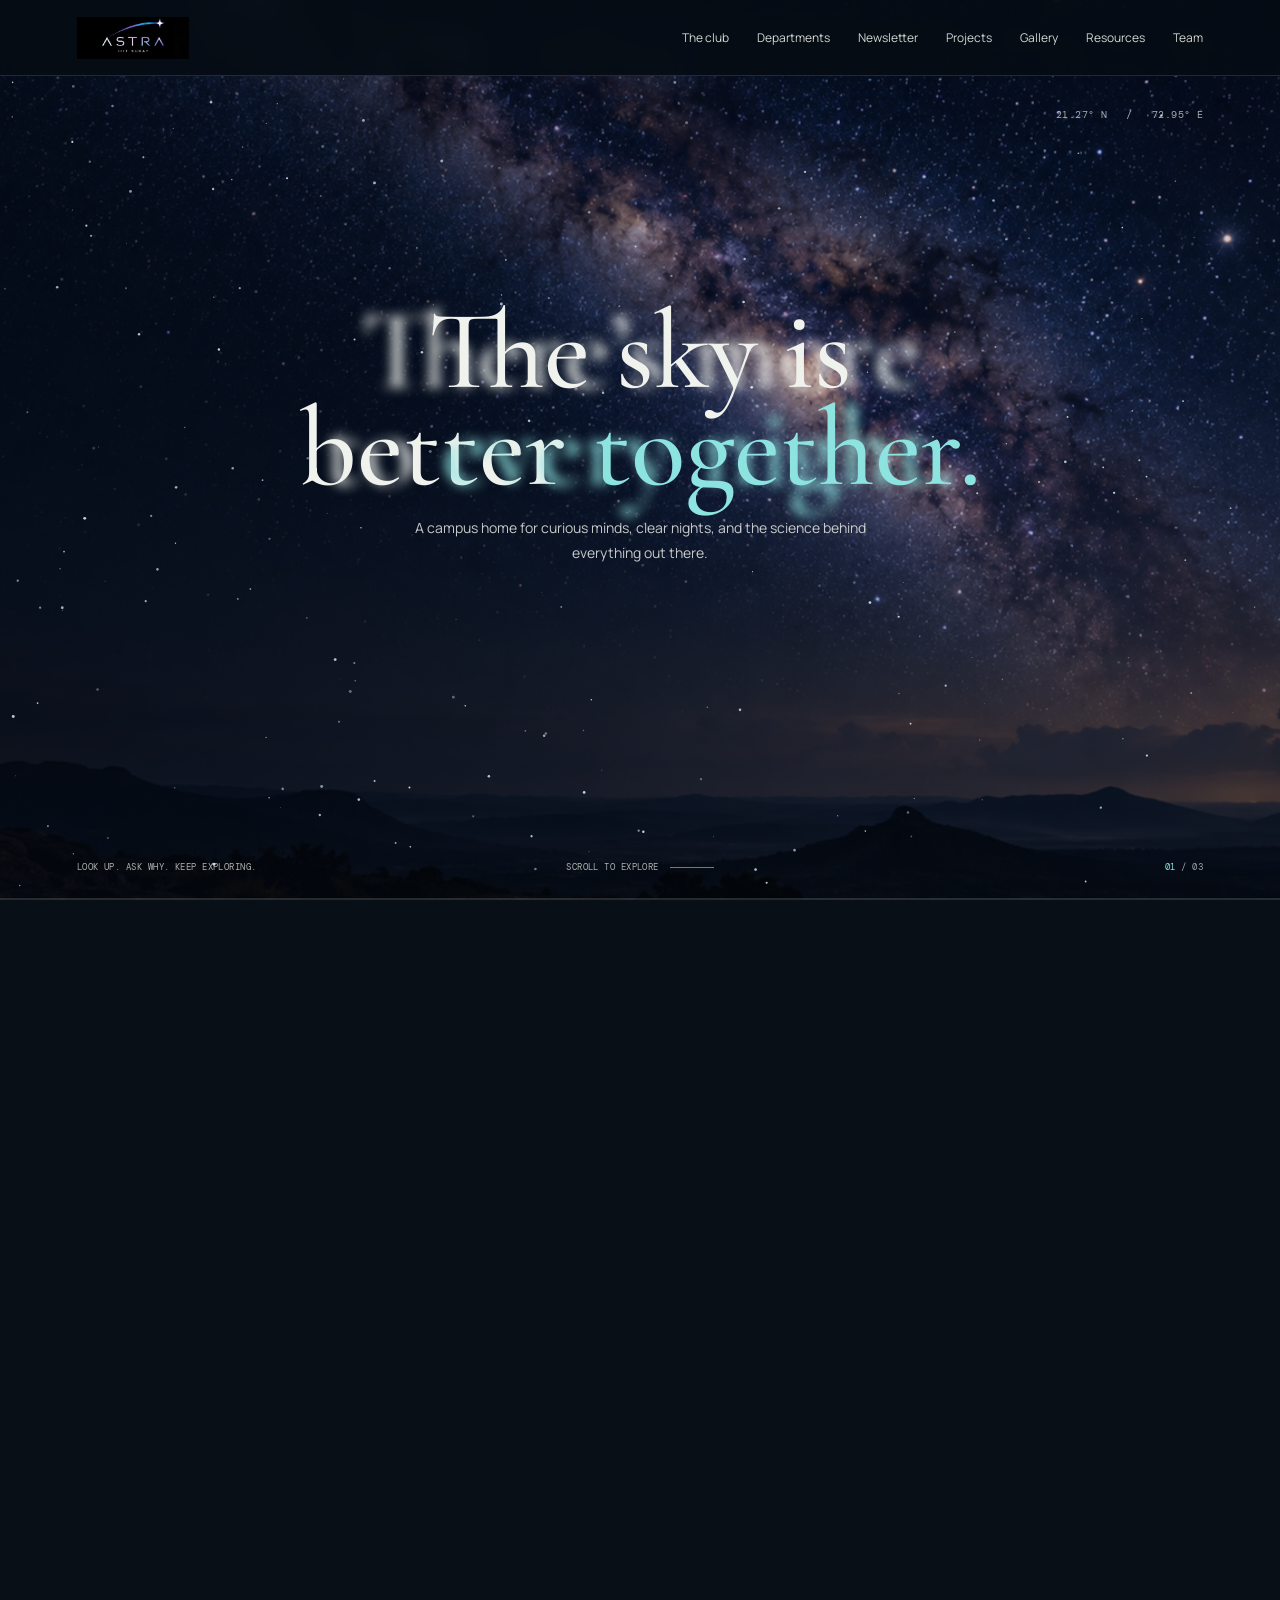
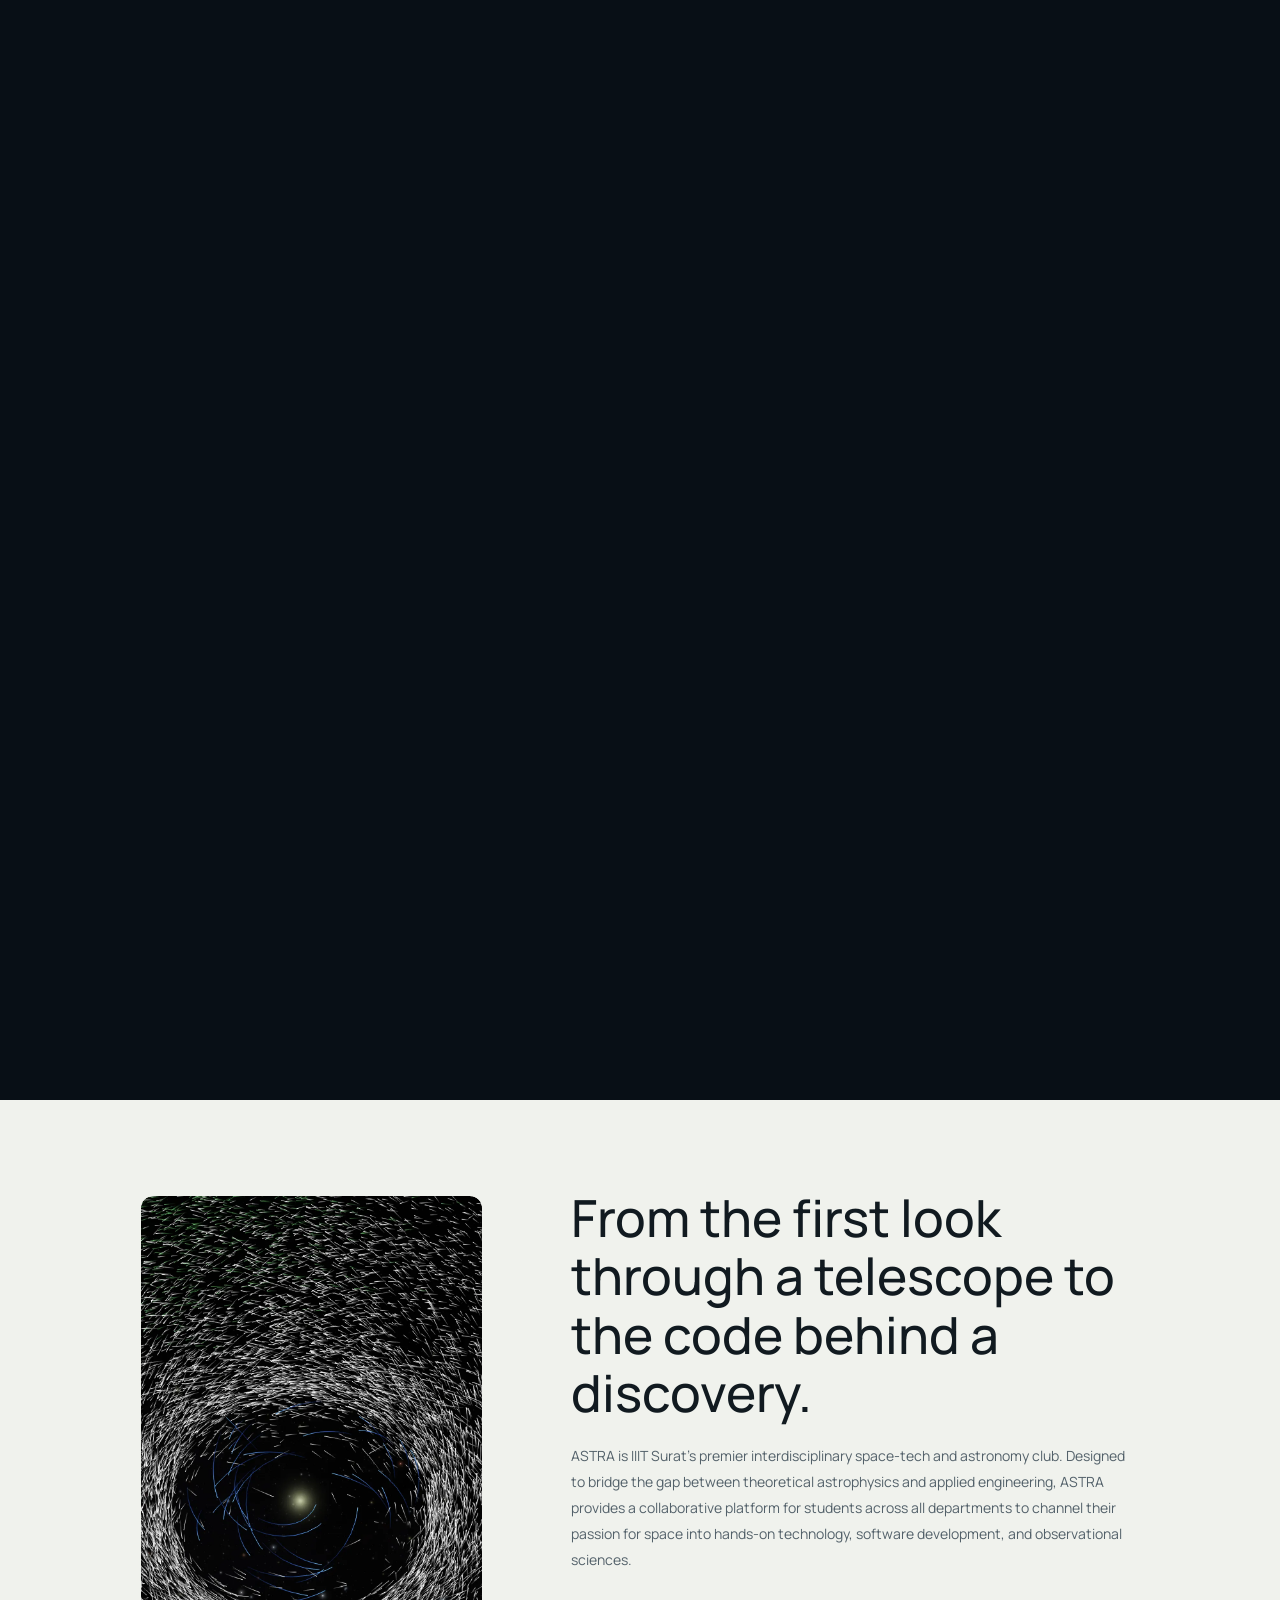
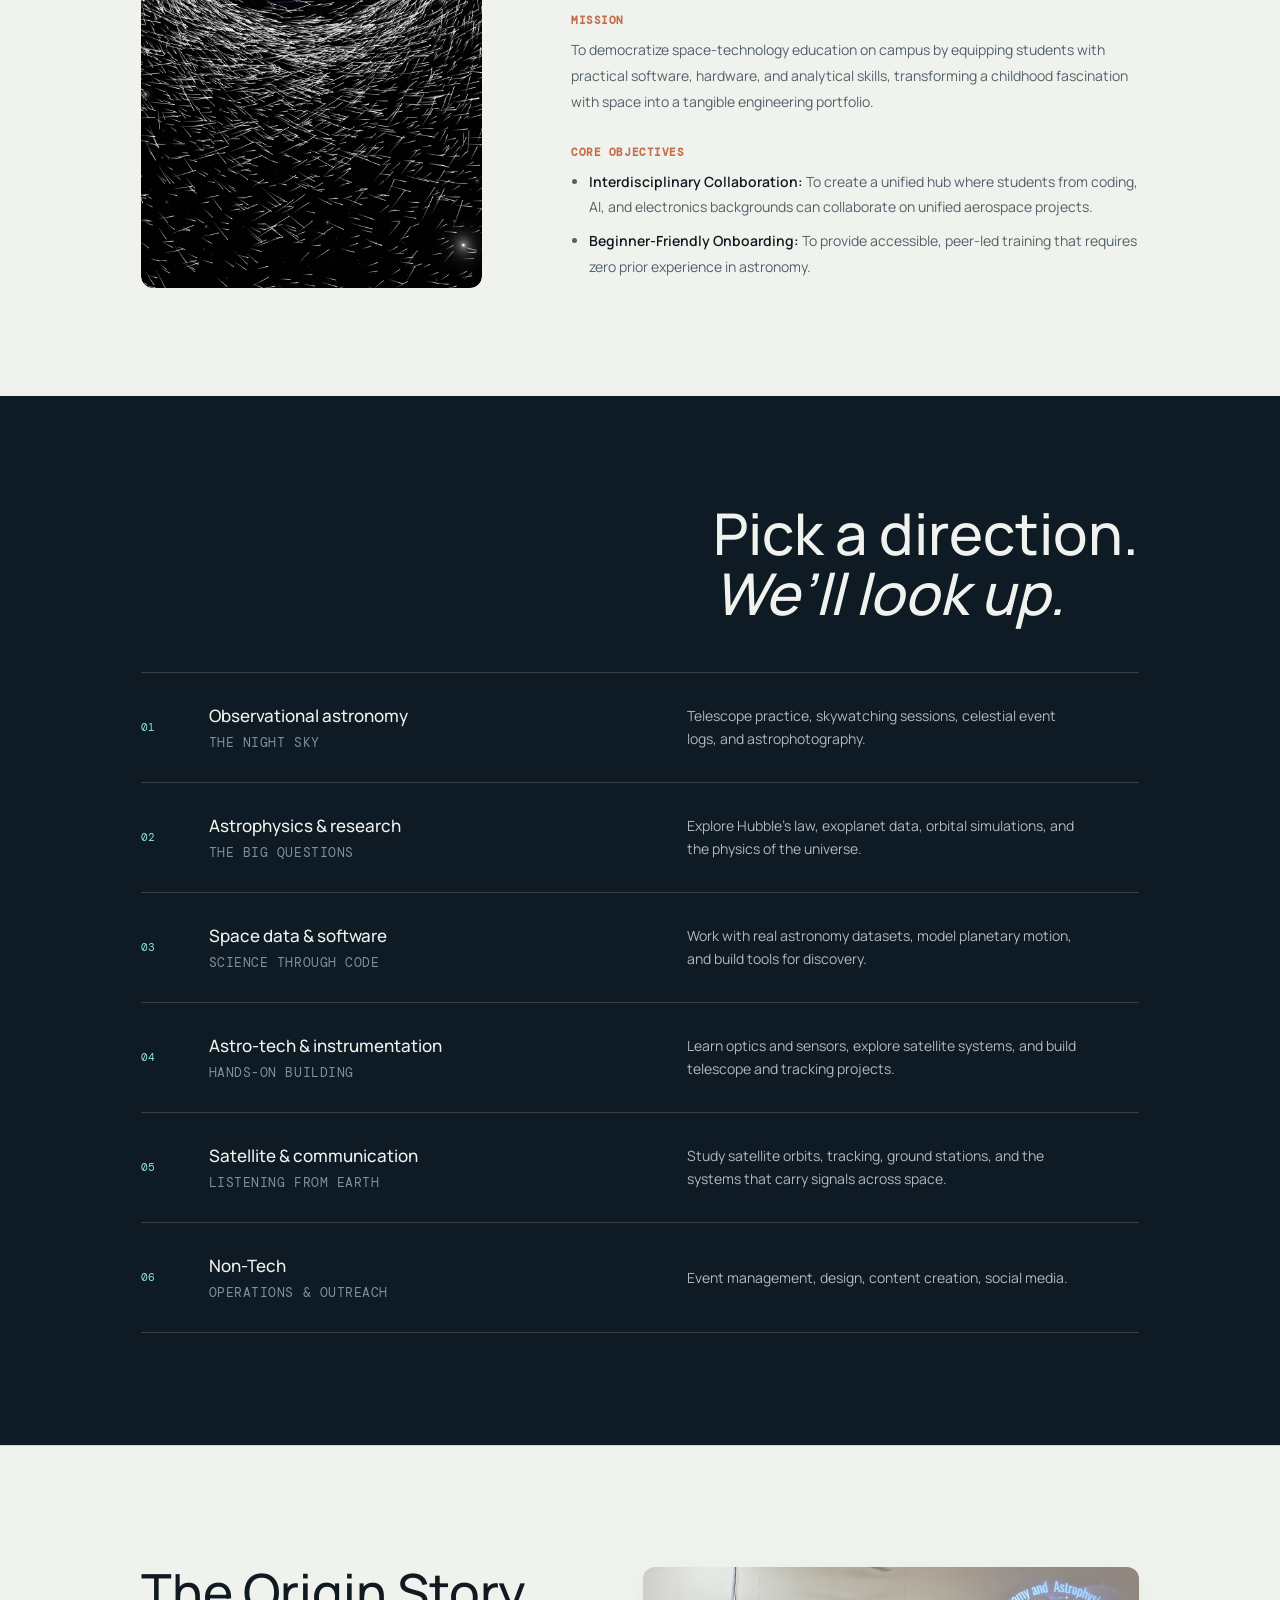
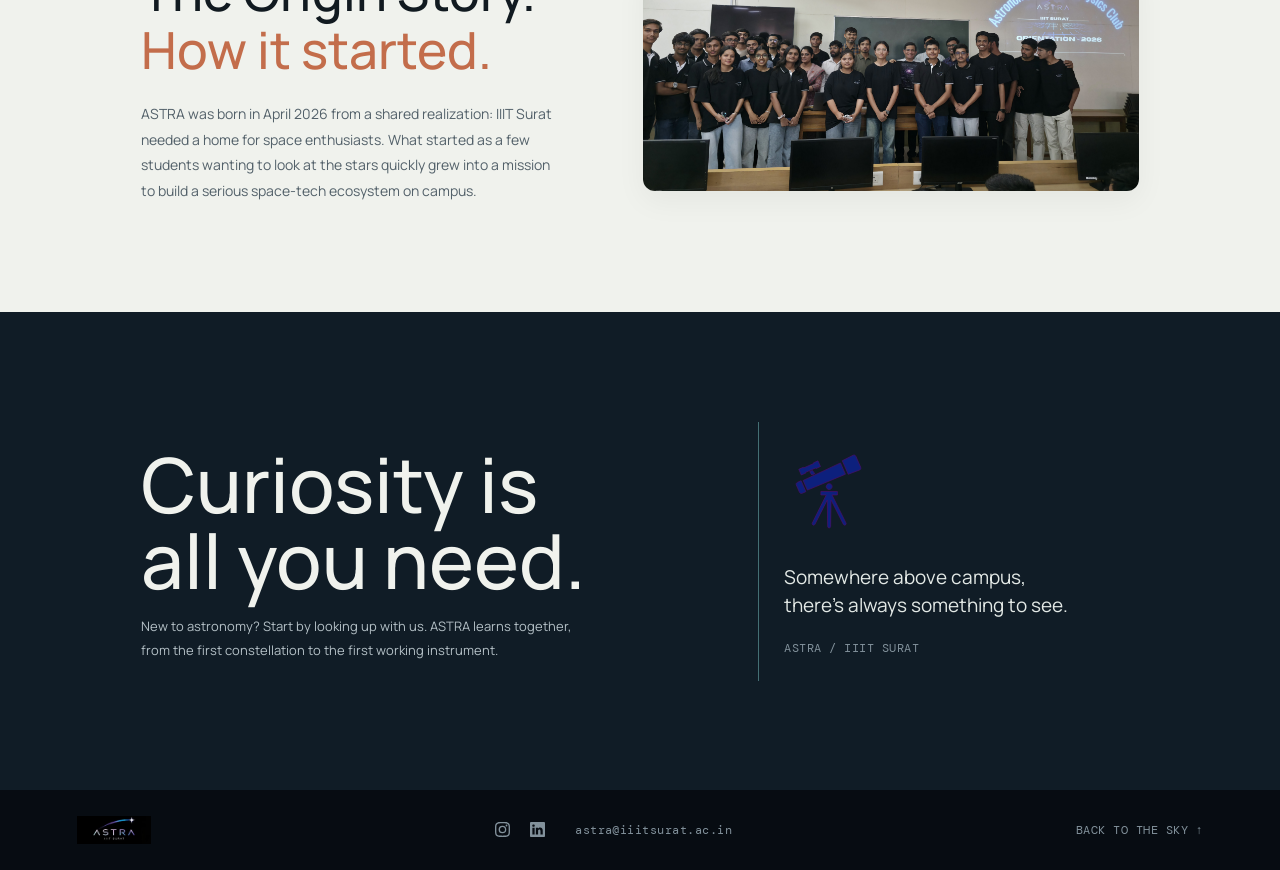
==== commit 7d864e83: "fixed some character issue" ====
--- a/index.html
+++ b/index.html
@@ -5,7 +5,7 @@
   <meta name="viewport" content="width=device-width, initial-scale=1.0" />
   <meta name="theme-color" content="#080f16" />
   <meta name="description" content="ASTRA is the student astronomy and astrophysics club at IIIT Surat. Observe the night sky, explore space science, and build together." />
-  <title>ASTRA â€” Astronomy & Astrophysics Club | IIIT Surat</title>
+  <title>ASTRA — Astronomy & Astrophysics Club | IIIT Surat</title>
   <link rel="manifest" href="manifest.json" />
   <link rel="preconnect" href="https://fonts.googleapis.com" />
   <link rel="preconnect" href="https://fonts.gstatic.com" crossorigin />
@@ -32,11 +32,11 @@
       <div class="story-stage">
         <div class="sky-backdrop" aria-hidden="true"></div>
         <canvas class="star-canvas" aria-hidden="true"></canvas>
-        <div class="story-coordinate">21.27Â° N &nbsp; / &nbsp; 72.95Â° E</div>
+        <div class="story-coordinate">21.27° N &nbsp; / &nbsp; 72.95° E</div>
         <div class="story-copy">
           <div class="story-headlines" aria-live="polite">
             <h1 class="story-headline active" data-story-index="0">The sky is<br />better <em>together.</em></h1>
-            <h1 class="story-headline" data-story-index="1" aria-hidden="true">Thereâ€™s more<br />to <em>every night.</em></h1>
+            <h1 class="story-headline" data-story-index="1" aria-hidden="true">There’s more<br />to <em>every night.</em></h1>
             <h1 class="story-headline" data-story-index="2" aria-hidden="true">Big questions<br /><em>start by looking up.</em></h1>
           </div>
           <p class="story-description">A campus home for curious minds, clear nights, and the science behind everything out there.</p>
@@ -52,14 +52,14 @@
           <img src="asteroids.webp" alt="Asteroids in space" class="intro-image" loading="lazy">
           <div class="image-overlay">
             <h4>Asteroids & comets</h4>
-            <span class="overlay-meta">JPL Small-Body Database Â· Minor Planet Center</span>
-            <p>Orbital data for hundreds of thousands of asteroids and comets, rendered as true trajectories through the Solar System â€” including near-Earth objects and every famous named comet.</p>
+            <span class="overlay-meta">JPL Small-Body Database · Minor Planet Center</span>
+            <p>Orbital data for hundreds of thousands of asteroids and comets, rendered as true trajectories through the Solar System — including near-Earth objects and every famous named comet.</p>
           </div>
         </div>
       </div>
       <div class="intro-copy">
         <h2>From the first look through a telescope to the code behind a discovery.</h2>
-        <p>ASTRA is IIIT Suratâ€™s premier interdisciplinary space-tech and astronomy club. Designed to bridge the gap between theoretical astrophysics and applied engineering, ASTRA provides a collaborative platform for students across all departments to channel their passion for space into hands-on technology, software development, and observational sciences.</p>
+        <p>ASTRA is IIIT Surat’s premier interdisciplinary space-tech and astronomy club. Designed to bridge the gap between theoretical astrophysics and applied engineering, ASTRA provides a collaborative platform for students across all departments to channel their passion for space into hands-on technology, software development, and observational sciences.</p>
         
         <div class="intro-details">
           <div class="detail-block">
@@ -80,7 +80,7 @@
     <section class="activities" id="activities">
       <div class="activities-heading">
         <div class="section-kicker"><span></span></div>
-        <h2>Pick a direction.<br /><em>Weâ€™ll look up.</em></h2>
+        <h2>Pick a direction.<br /><em>We’ll look up.</em></h2>
       </div>
       <div class="activity-list">
         <article class="activity-row">
@@ -91,7 +91,7 @@
         <article class="activity-row">
           <span class="activity-number">02</span>
           <div class="activity-name"><h3><a href="departments.html">Astrophysics & research</a></h3><span>THE BIG QUESTIONS</span></div>
-          <p>Explore Hubbleâ€™s law, exoplanet data, orbital simulations, and the physics of the universe.</p>
+          <p>Explore Hubble’s law, exoplanet data, orbital simulations, and the physics of the universe.</p>
         </article>
         <article class="activity-row">
           <span class="activity-number">03</span>
@@ -138,7 +138,7 @@
         <p>New to astronomy? Start by looking up with us. ASTRA learns together, from the first constellation to the first working instrument.</p>
         <a class="join-link" href="#activities"><span aria-hidden="true"></span></a>
       </div>
-      <div class="join-note"><span class="note-star" aria-hidden="true"><svg height="89px" width="89px" version="1.1" id="_x32_" xmlns="http://www.w3.org/2000/svg" xmlns:xlink="http://www.w3.org/1999/xlink" viewBox="-56.32 -56.32 624.64 624.64" xml:space="preserve" fill="#4e0e6c" stroke="#4e0e6c" stroke-width="4.608" transform="matrix(-1, 0, 0, 1, 0, 0)rotate(0)"><g id="SVGRepo_bgCarrier" stroke-width="0"></g><g id="SVGRepo_tracerCarrier" stroke-linecap="round" stroke-linejoin="round" stroke="#CCCCCC" stroke-width="3.072"></g><g id="SVGRepo_iconCarrier"> <style type="text/css"> .st0{fill:#0d207d;} </style> <g> <polygon class="st0" points="346.572,90.717 416.641,121.454 414.662,125.959 446.979,140.13 464.561,100.032 432.244,85.869 430.266,90.374 360.204,59.637 362.183,55.132 329.874,40.96 312.285,81.05 344.601,95.222 "></polygon> <polygon class="st0" points="372.882,140.28 388.079,116.598 369.105,108.268 351.883,130.589 "></polygon> <polygon class="st0" points="171.818,55.35 137.015,134.719 404.237,246.294 433.996,178.439 "></polygon> <path class="st0" d="M82.752,1.447c-3.34-1.673-7.219-1.908-10.739-0.641c-3.511,1.267-6.35,3.926-7.852,7.344L29.827,86.455 c-1.502,3.418-1.533,7.313-0.087,10.754c1.447,3.441,4.247,6.14,7.743,7.461L117.712,135l41.694-95.073L82.752,1.447z"></path> <path class="st0" d="M475.166,192.102l-26.874-11.778l-33.654,76.74l26.873,11.778c6.89,3.028,14.922-0.109,17.942-7l22.72-51.791 C485.193,203.161,482.057,195.128,475.166,192.102z"></path> <path class="st0" d="M272.107,221.416c0-11.419-9.244-20.679-20.663-20.679s-20.663,9.26-20.663,20.679 c0,11.418,9.244,20.663,20.663,20.663S272.107,232.834,272.107,221.416z"></path> <path class="st0" d="M271.724,280.3h37.831v-24.66h-58.111h-58.11v24.66h37.83L133.37,476.86 c-2.628,5.099-0.618,11.38,4.489,14.015c5.115,2.628,11.396,0.61,14.023-4.505l86.298-170.523l2.862,185.743 c0,5.748,4.661,10.41,10.402,10.41c5.741,0,10.402-4.662,10.402-10.41l2.863-185.743l86.298,170.523 c2.628,5.114,8.908,7.132,14.023,4.505c5.107-2.636,7.117-8.916,4.489-14.015L271.724,280.3z"></path> </g> </g></svg></span><p>Somewhere above campus,<br />thereâ€™s always something to see.</p><span class="note-coordinates">ASTRA / IIIT SURAT</span></div>
+      <div class="join-note"><span class="note-star" aria-hidden="true"><svg height="89px" width="89px" version="1.1" id="_x32_" xmlns="http://www.w3.org/2000/svg" xmlns:xlink="http://www.w3.org/1999/xlink" viewBox="-56.32 -56.32 624.64 624.64" xml:space="preserve" fill="#4e0e6c" stroke="#4e0e6c" stroke-width="4.608" transform="matrix(-1, 0, 0, 1, 0, 0)rotate(0)"><g id="SVGRepo_bgCarrier" stroke-width="0"></g><g id="SVGRepo_tracerCarrier" stroke-linecap="round" stroke-linejoin="round" stroke="#CCCCCC" stroke-width="3.072"></g><g id="SVGRepo_iconCarrier"> <style type="text/css"> .st0{fill:#0d207d;} </style> <g> <polygon class="st0" points="346.572,90.717 416.641,121.454 414.662,125.959 446.979,140.13 464.561,100.032 432.244,85.869 430.266,90.374 360.204,59.637 362.183,55.132 329.874,40.96 312.285,81.05 344.601,95.222 "></polygon> <polygon class="st0" points="372.882,140.28 388.079,116.598 369.105,108.268 351.883,130.589 "></polygon> <polygon class="st0" points="171.818,55.35 137.015,134.719 404.237,246.294 433.996,178.439 "></polygon> <path class="st0" d="M82.752,1.447c-3.34-1.673-7.219-1.908-10.739-0.641c-3.511,1.267-6.35,3.926-7.852,7.344L29.827,86.455 c-1.502,3.418-1.533,7.313-0.087,10.754c1.447,3.441,4.247,6.14,7.743,7.461L117.712,135l41.694-95.073L82.752,1.447z"></path> <path class="st0" d="M475.166,192.102l-26.874-11.778l-33.654,76.74l26.873,11.778c6.89,3.028,14.922-0.109,17.942-7l22.72-51.791 C485.193,203.161,482.057,195.128,475.166,192.102z"></path> <path class="st0" d="M272.107,221.416c0-11.419-9.244-20.679-20.663-20.679s-20.663,9.26-20.663,20.679 c0,11.418,9.244,20.663,20.663,20.663S272.107,232.834,272.107,221.416z"></path> <path class="st0" d="M271.724,280.3h37.831v-24.66h-58.111h-58.11v24.66h37.83L133.37,476.86 c-2.628,5.099-0.618,11.38,4.489,14.015c5.115,2.628,11.396,0.61,14.023-4.505l86.298-170.523l2.862,185.743 c0,5.748,4.661,10.41,10.402,10.41c5.741,0,10.402-4.662,10.402-10.41l2.863-185.743l86.298,170.523 c2.628,5.114,8.908,7.132,14.023,4.505c5.107-2.636,7.117-8.916,4.489-14.015L271.724,280.3z"></path> </g> </g></svg></span><p>Somewhere above campus,<br />there’s always something to see.</p><span class="note-coordinates">ASTRA / IIIT SURAT</span></div>
     </section>
   </main>
 
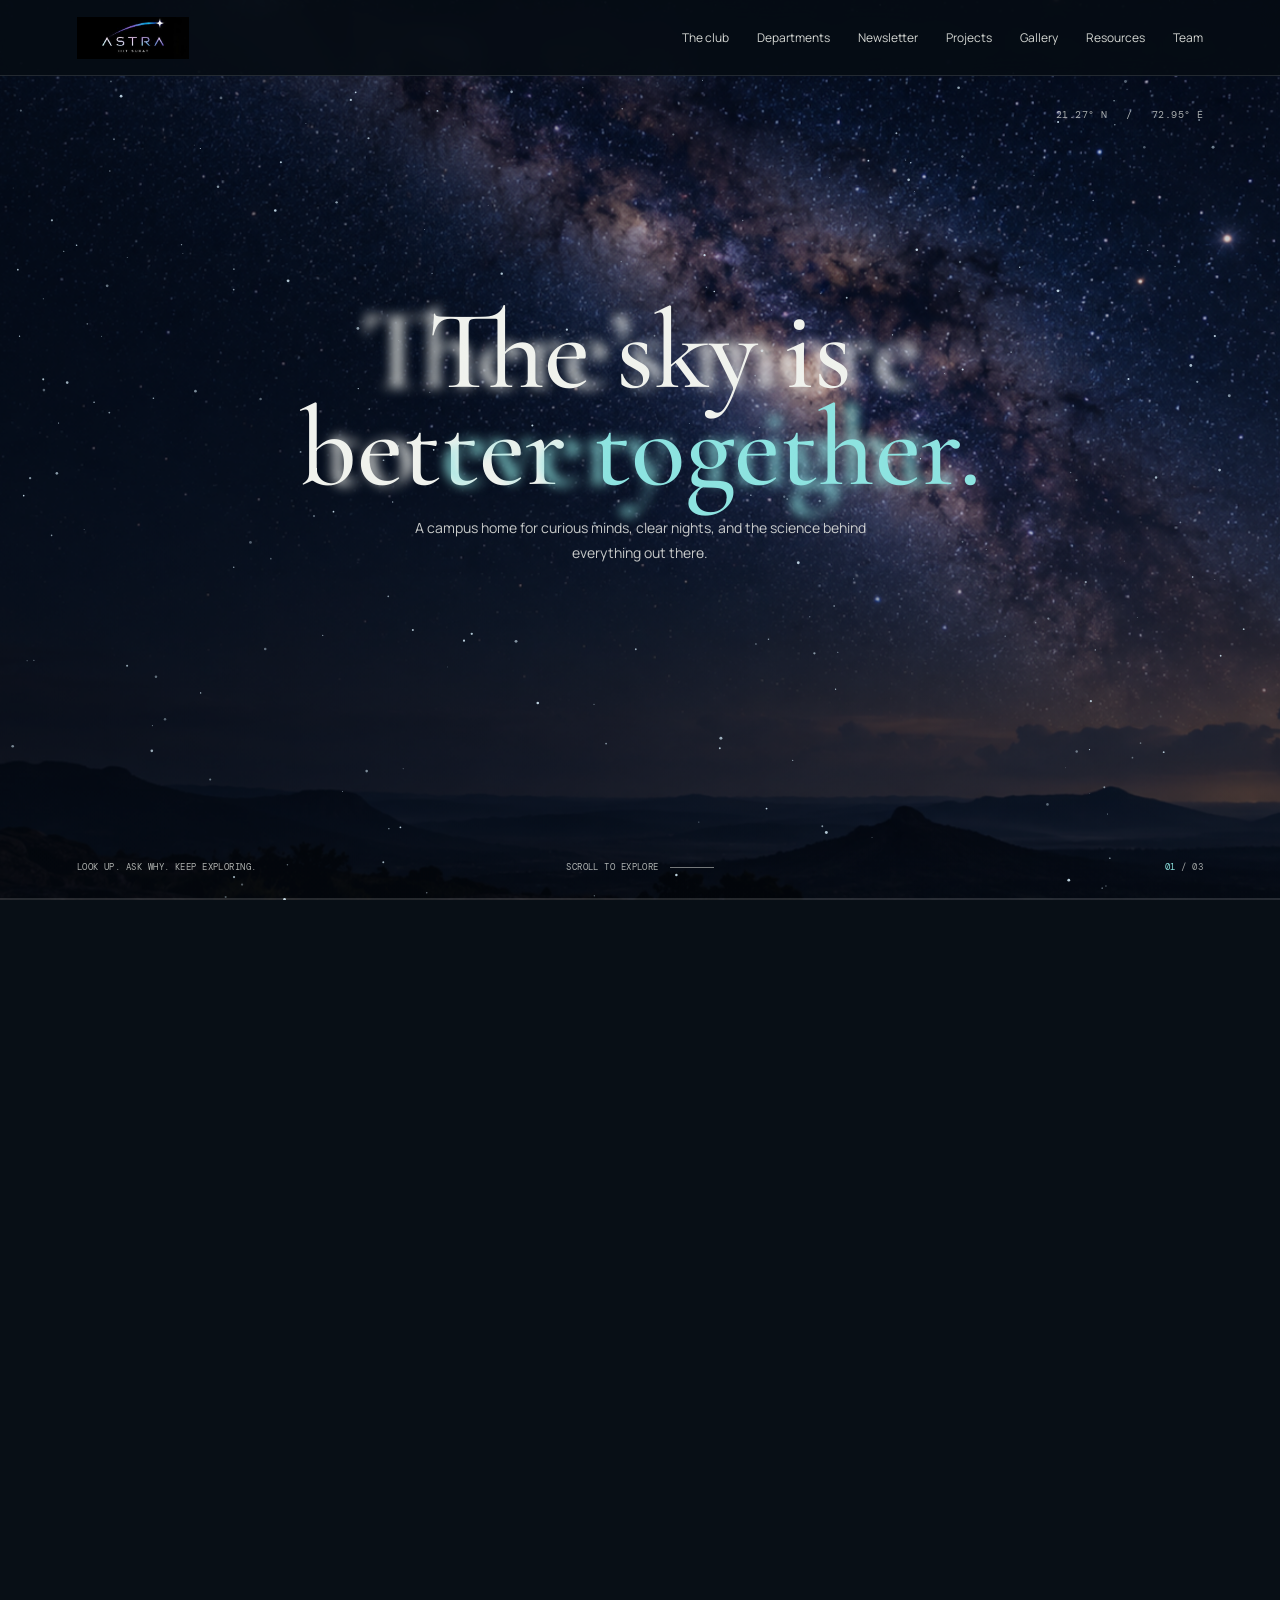
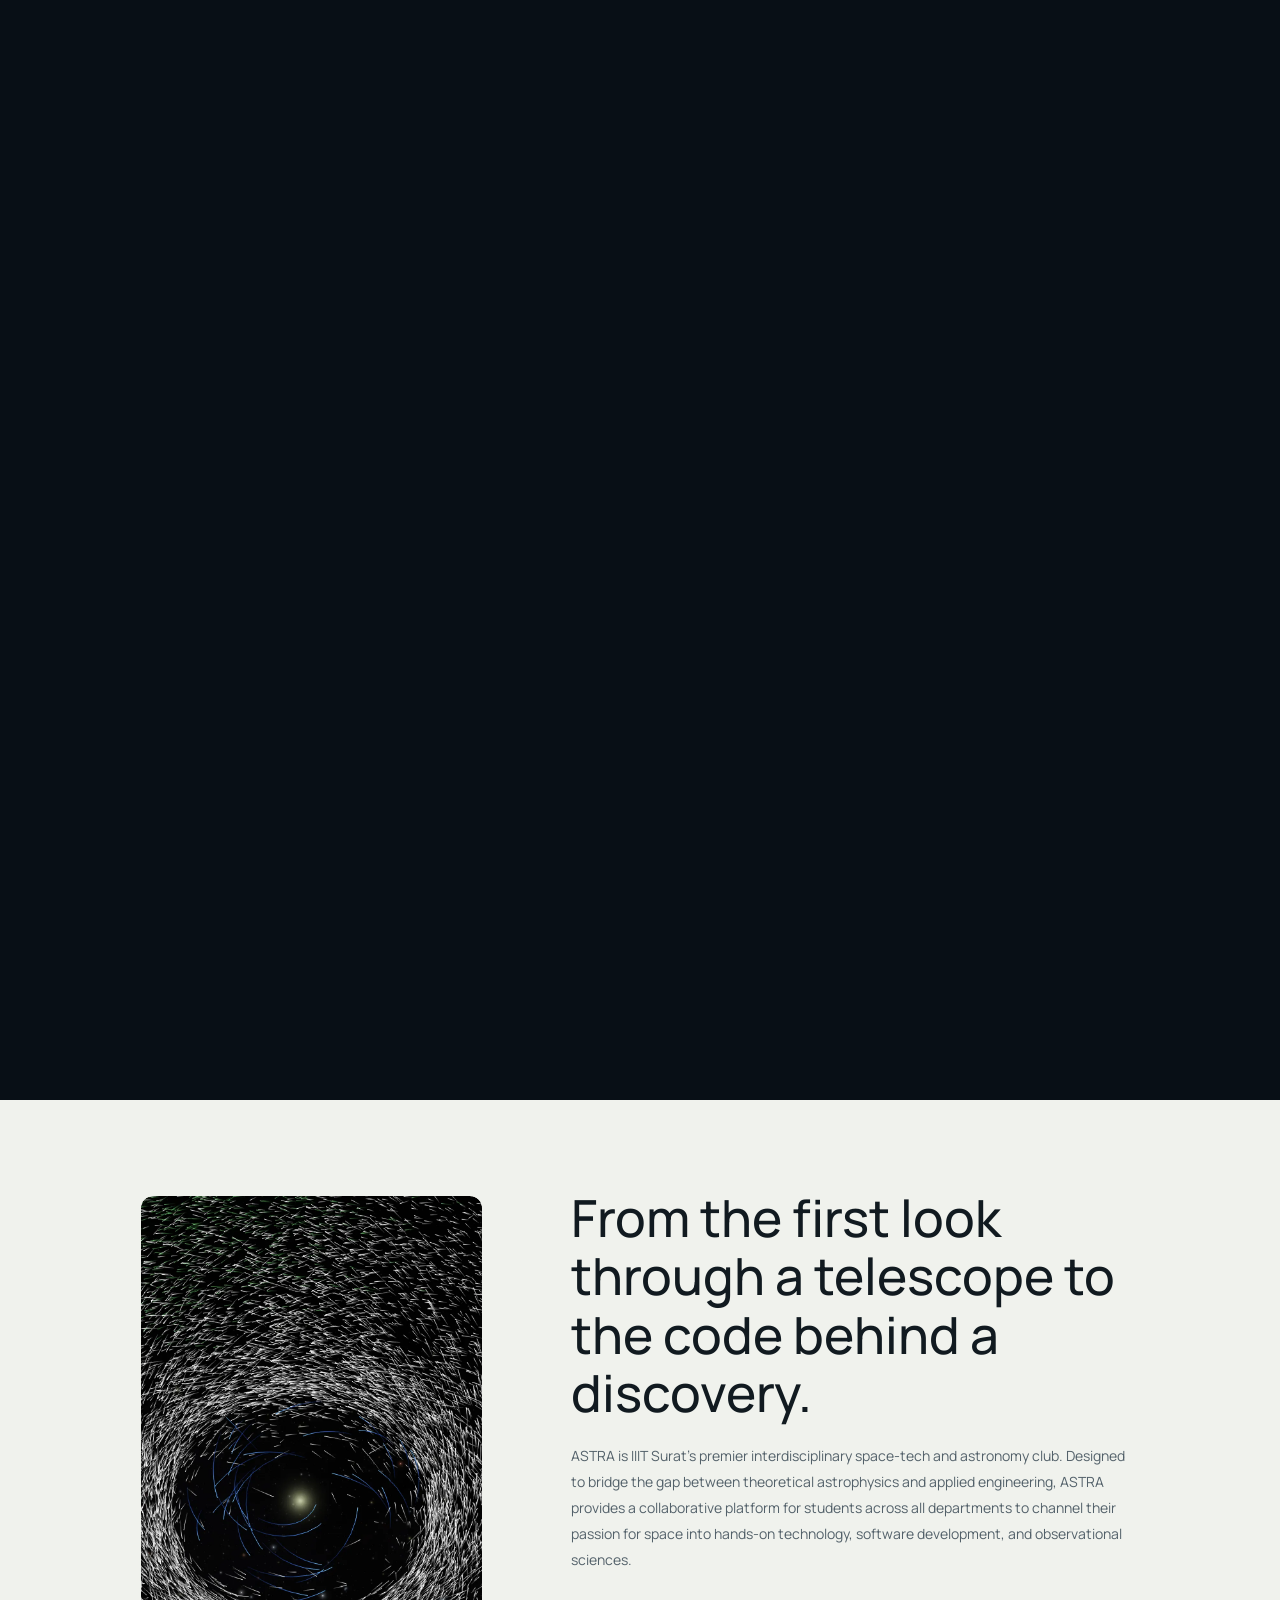
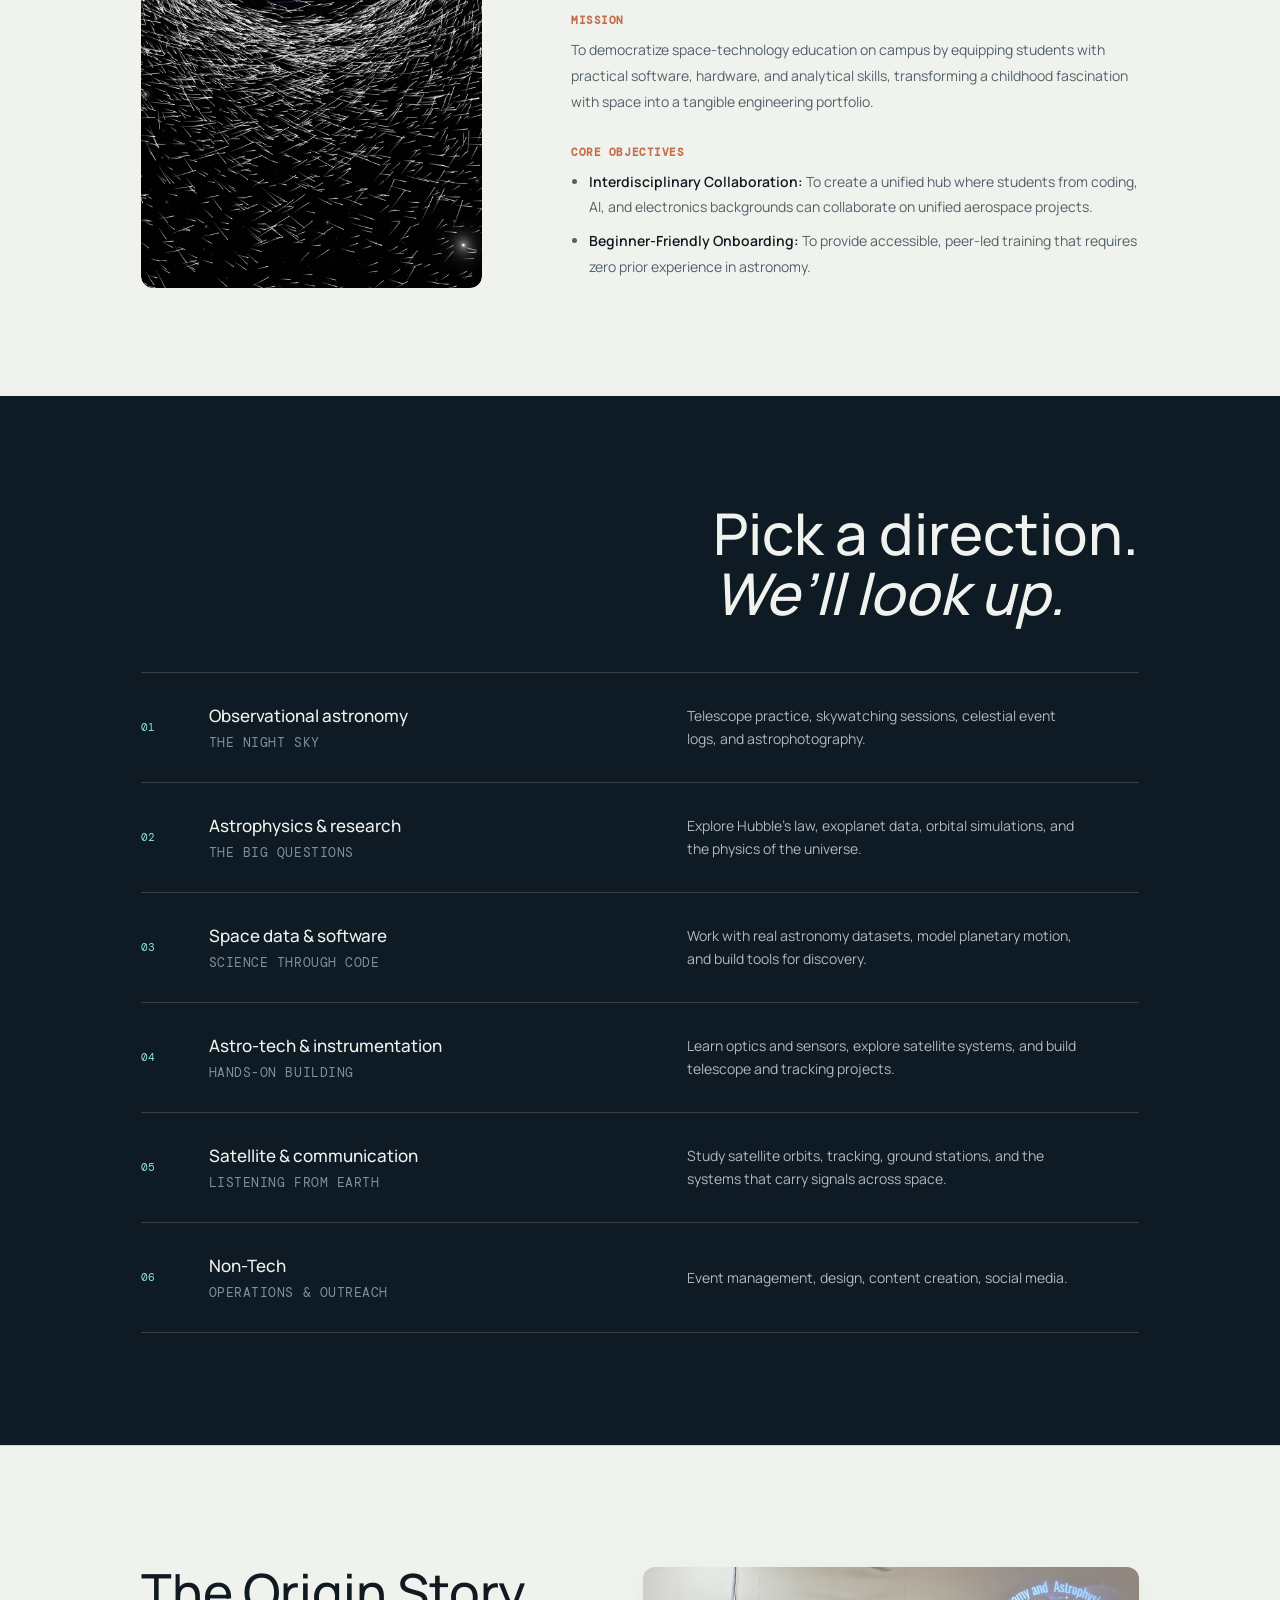
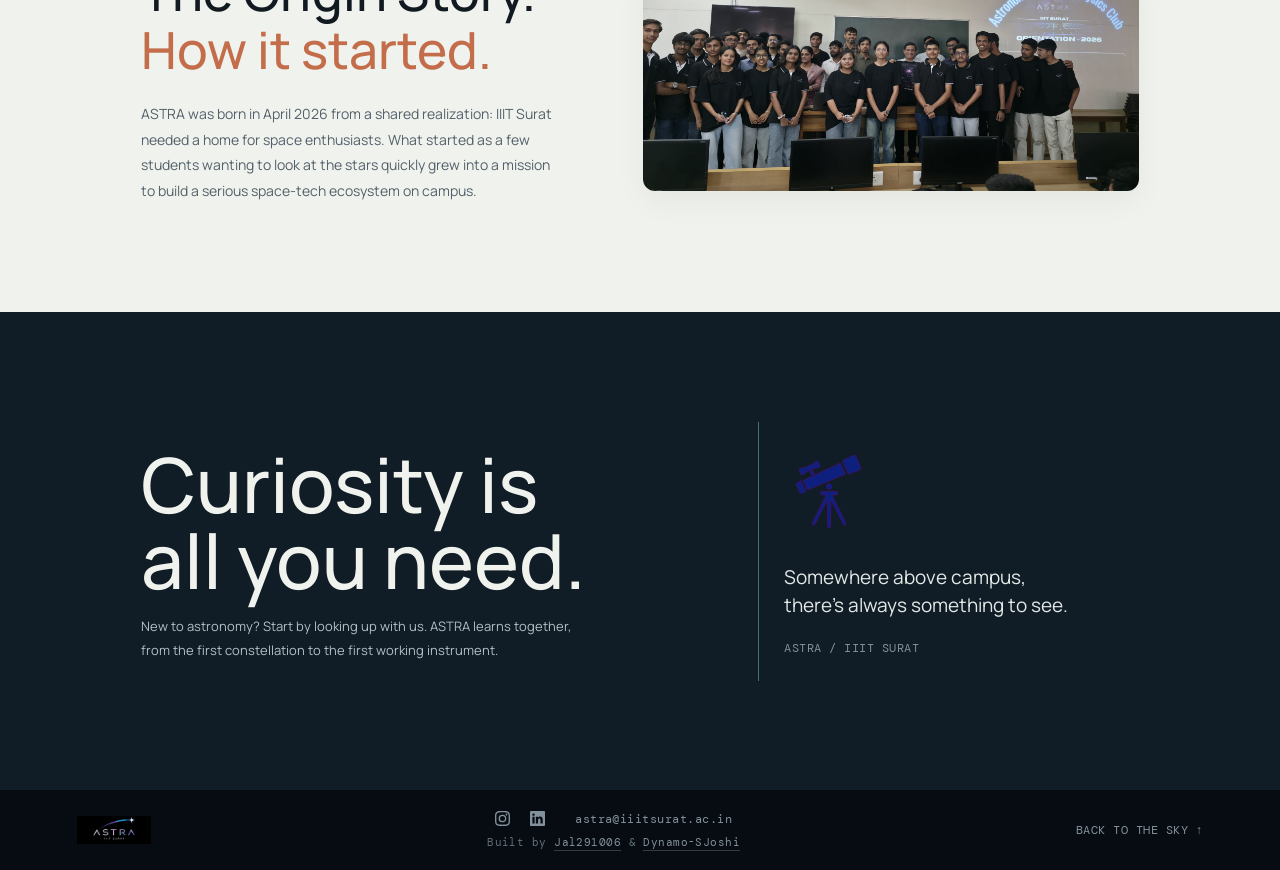
==== commit 26bbce04: "Add builder credits to footer across all pages and remove section kickers" ====
--- a/index.html
+++ b/index.html
@@ -1,4 +1,4 @@
-﻿<!doctype html>
+<!doctype html>
 <html lang="en">
 <head>
   <meta charset="UTF-8" />
@@ -144,14 +144,19 @@
 
   <footer class="site-footer">
     <a class="brand" href="#home"><img src="logo.jpg" alt="ASTRA" class="brand-logo"></a>
-    <div class="social-links">
-      <a href="https://www.instagram.com/astra.iiitsurat" target="_blank" aria-label="Instagram">
-        <svg xmlns="http://www.w3.org/2000/svg" width="16" height="16" fill="currentColor" viewBox="0 0 16 16"><path d="M8 0C5.829 0 5.556.01 4.703.048 3.85.088 3.269.222 2.76.42a3.9 3.9 0 0 0-1.417.923A3.9 3.9 0 0 0 .42 2.76C.222 3.268.087 3.85.048 4.7.01 5.555 0 5.827 0 8.001c0 2.172.01 2.444.048 3.297.04.852.174 1.433.372 1.942.205.526.478.972.923 1.417.444.445.89.719 1.416.923.51.198 1.09.333 1.942.372C5.555 15.99 5.827 16 8 16s2.444-.01 3.298-.048c.851-.04 1.434-.174 1.943-.372a3.9 3.9 0 0 0 1.416-.923c.445-.445.718-.891.923-1.417.197-.509.332-1.09.372-1.942C15.99 10.445 16 10.173 16 8s-.01-2.445-.048-3.299c-.04-.851-.175-1.433-.372-1.941a3.9 3.9 0 0 0-.923-1.417A3.9 3.9 0 0 0 13.24.42c-.51-.198-1.092-.333-1.943-.372C10.443.01 10.172 0 7.998 0zm-.717 1.442h.718c2.136 0 2.389.007 3.232.046.78.036 1.204.166 1.486.275.373.145.64.319.92.599s.453.546.598.92c.11.281.24.705.275 1.485.039.843.047 1.096.047 3.231s-.008 2.389-.047 3.232c-.035.78-.166 1.203-.275 1.485a2.5 2.5 0 0 1-.599.919c-.28.28-.546.453-.92.598-.28.11-.704.24-1.485.276-.843.038-1.096.047-3.232.047s-2.39-.009-3.233-.047c-.78-.036-1.203-.166-1.485-.276a2.5 2.5 0 0 1-.92-.598 2.5 2.5 0 0 1-.6-.92c-.109-.281-.24-.705-.275-1.485-.038-.843-.046-1.096-.046-3.233s.008-2.388.046-3.231c.036-.78.166-1.204.276-1.486.145-.373.319-.64.599-.92s.546-.453.92-.598c.282-.11.705-.24 1.485-.276.738-.034 1.024-.044 2.515-.045v.002zm4.988 1.328a.96.96 0 1 0 0 1.92.96.96 0 0 0 0-1.92m-4.27 1.122a4.109 4.109 0 1 0 0 8.217 4.109 4.109 0 0 0 0-8.217m0 1.441a2.667 2.667 0 1 1 0 5.334 2.667 2.667 0 0 1 0-5.334"/></svg>
-      </a>
-      <a href="https://linkedin.com/company/astra-astronomy-and-astrophysics-club-iiits/" target="_blank" aria-label="LinkedIn">
-        <svg xmlns="http://www.w3.org/2000/svg" width="16" height="16" fill="currentColor" viewBox="0 0 16 16"><path d="M0 1.146C0 .513.526 0 1.175 0h13.65C15.474 0 16 .513 16 1.146v13.708c0 .633-.526 1.146-1.175 1.146H1.175C.526 16 0 15.487 0 14.854zm4.943 12.248V6.169H2.542v7.225zm-1.2-8.212c.837 0 1.358-.554 1.358-1.248-.015-.709-.52-1.248-1.342-1.248S2.4 3.226 2.4 3.934c0 .694.521 1.248 1.327 1.248zm4.908 8.212V9.359c0-.216.016-.432.08-.586.173-.431.568-.878 1.232-.878.869 0 1.216.662 1.216 1.634v3.865h2.401V9.25c0-2.22-1.184-3.252-2.764-3.252-1.274 0-1.845.7-2.165 1.193v.025h-.016l.016-.025V6.169h-2.4c.03.678 0 7.225 0 7.225z"/></svg>
-      </a>
-      <span class="email-text">astra@iiitsurat.ac.in</span>
+    <div class="footer-center">
+      <div class="social-links">
+        <a href="https://www.instagram.com/astra.iiitsurat" target="_blank" aria-label="Instagram">
+          <svg xmlns="http://www.w3.org/2000/svg" width="16" height="16" fill="currentColor" viewBox="0 0 16 16"><path d="M8 0C5.829 0 5.556.01 4.703.048 3.85.088 3.269.222 2.76.42a3.9 3.9 0 0 0-1.417.923A3.9 3.9 0 0 0 .42 2.76C.222 3.268.087 3.85.048 4.7.01 5.555 0 5.827 0 8.001c0 2.172.01 2.444.048 3.297.04.852.174 1.433.372 1.942.205.526.478.972.923 1.417.444.445.89.719 1.416.923.51.198 1.09.333 1.942.372C5.555 15.99 5.827 16 8 16s2.444-.01 3.298-.048c.851-.04 1.434-.174 1.943-.372a3.9 3.9 0 0 0 1.416-.923c.445-.445.718-.891.923-1.417.197-.509.332-1.09.372-1.942C15.99 10.445 16 10.173 16 8s-.01-2.445-.048-3.299c-.04-.851-.175-1.433-.372-1.941a3.9 3.9 0 0 0-.923-1.417A3.9 3.9 0 0 0 13.24.42c-.51-.198-1.092-.333-1.943-.372C10.443.01 10.172 0 7.998 0zm-.717 1.442h.718c2.136 0 2.389.007 3.232.046.78.036 1.204.166 1.486.275.373.145.64.319.92.599s.453.546.598.92c.11.281.24.705.275 1.485.039.843.047 1.096.047 3.231s-.008 2.389-.047 3.232c-.035.78-.166 1.203-.275 1.485a2.5 2.5 0 0 1-.599.919c-.28.28-.546.453-.92.598-.28.11-.704.24-1.485.276-.843.038-1.096.047-3.232.047s-2.39-.009-3.233-.047c-.78-.036-1.203-.166-1.485-.276a2.5 2.5 0 0 1-.92-.598 2.5 2.5 0 0 1-.6-.92c-.109-.281-.24-.705-.275-1.485-.038-.843-.046-1.096-.046-3.233s.008-2.388.046-3.231c.036-.78.166-1.204.276-1.486.145-.373.319-.64.599-.92s.546-.453.92-.598c.282-.11.705-.24 1.485-.276.738-.034 1.024-.044 2.515-.045v.002zm4.988 1.328a.96.96 0 1 0 0 1.92.96.96 0 0 0 0-1.92m-4.27 1.122a4.109 4.109 0 1 0 0 8.217 4.109 4.109 0 0 0 0-8.217m0 1.441a2.667 2.667 0 1 1 0 5.334 2.667 2.667 0 0 1 0-5.334"/></svg>
+        </a>
+        <a href="https://linkedin.com/company/astra-astronomy-and-astrophysics-club-iiits/" target="_blank" aria-label="LinkedIn">
+          <svg xmlns="http://www.w3.org/2000/svg" width="16" height="16" fill="currentColor" viewBox="0 0 16 16"><path d="M0 1.146C0 .513.526 0 1.175 0h13.65C15.474 0 16 .513 16 1.146v13.708c0 .633-.526 1.146-1.175 1.146H1.175C.526 16 0 15.487 0 14.854zm4.943 12.248V6.169H2.542v7.225zm-1.2-8.212c.837 0 1.358-.554 1.358-1.248-.015-.709-.52-1.248-1.342-1.248S2.4 3.226 2.4 3.934c0 .694.521 1.248 1.327 1.248zm4.908 8.212V9.359c0-.216.016-.432.08-.586.173-.431.568-.878 1.232-.878.869 0 1.216.662 1.216 1.634v3.865h2.401V9.25c0-2.22-1.184-3.252-2.764-3.252-1.274 0-1.845.7-2.165 1.193v.025h-.016l.016-.025V6.169h-2.4c.03.678 0 7.225 0 7.225z"/></svg>
+        </a>
+        <span class="email-text">astra@iiitsurat.ac.in</span>
+      </div>
+      <div class="footer-credits">
+        Built by <a href="https://github.com/Jal291006" target="_blank" rel="noopener noreferrer">Jal291006</a> &amp; <a href="https://github.com/Dynamo-SJoshi" target="_blank" rel="noopener noreferrer">Dynamo-SJoshi</a>
+      </div>
     </div>
     <a href="#home">BACK TO THE SKY &uarr;</a>
   </footer>
--- a/styles.css
+++ b/styles.css
@@ -100,10 +100,14 @@
 .site-footer { min-height: 80px; padding: 20px 6vw; display: flex; align-items: center; justify-content: space-between; gap: 20px; background: #070c12; }
 .site-footer .brand { font-size: 13px; }
 .site-footer .brand-logo { max-height: 28px; }
+.footer-center { display: flex; flex-direction: column; align-items: center; gap: 8px; }
 .site-footer .social-links { display: flex; gap: 20px; align-items: center; }
 .site-footer .social-links a, .site-footer .social-links .email-text, .site-footer>a:last-child { color: #82919b; font-size: 12px; text-decoration: none; text-transform: uppercase; }
 .site-footer .social-links .email-text { margin-left: 10px; text-transform: none; }
 .site-footer .social-links a svg { width: 15px; height: 15px; display: block; }
+.footer-credits { font: 11px var(--mono); color: #617079; letter-spacing: .04em; }
+.footer-credits a { color: #82919b; border-bottom: 1px solid rgba(130, 145, 155, .35); padding-bottom: 1px; transition: color .2s ease, border-color .2s ease; }
+.footer-credits a:hover { color: var(--cyan); border-color: var(--cyan); }
 
 @media (max-width: 800px) {
   .site-header { padding: 0 6vw; }
@@ -150,7 +154,8 @@
   .join { padding-top: 72px; padding-bottom: 72px; }
   .join-copy h2 { font-size: 54px; }
   .site-footer { align-items: flex-start; flex-wrap: wrap; }
-  .site-footer .social-links { order: 3; width: 100%; justify-content: space-between; }
+  .site-footer .footer-center { order: 3; width: 100%; align-items: flex-start; gap: 10px; }
+  .site-footer .social-links { width: 100%; justify-content: space-between; }
 }
 
 @media (prefers-reduced-motion: reduce) {
@@ -307,7 +312,7 @@
 
 .team-photo-wrap {
   width: 100%;
-  aspect-ratio: 1 / 1;
+  aspect-ratio: 4 / 5;
   background: #09131c;
   position: relative;
   overflow: hidden;
@@ -320,7 +325,11 @@
   width: 100%;
   height: 100%;
   object-fit: cover;
+  object-position: top center;
   display: block;
+  pointer-events: none;
+  user-select: none;
+  -webkit-user-drag: none;
 }
 
 .team-photo-placeholder {
@@ -487,3 +496,20 @@
 .team-page .activities { padding: 0 0 60px; background: transparent; }
 .team-page .activities-heading { margin-bottom: 32px; }
 .site-nav a.active { color: var(--cyan); }
+.page-layout {
+  padding: 150px 11vw 100px;
+  min-height: 80vh;
+  color: var(--paper);
+}
+.dept-hero {
+  padding: 130px 11vw 0;
+  margin-bottom: 20px;
+}
+@media (max-width: 800px) {
+  .page-layout { padding: 110px 8vw 80px; }
+  .dept-hero { padding: 110px 8vw 0; }
+}
+@media (max-width: 520px) {
+  .page-layout { padding: 95px 6vw 60px; }
+  .dept-hero { padding: 95px 6vw 0; }
+}
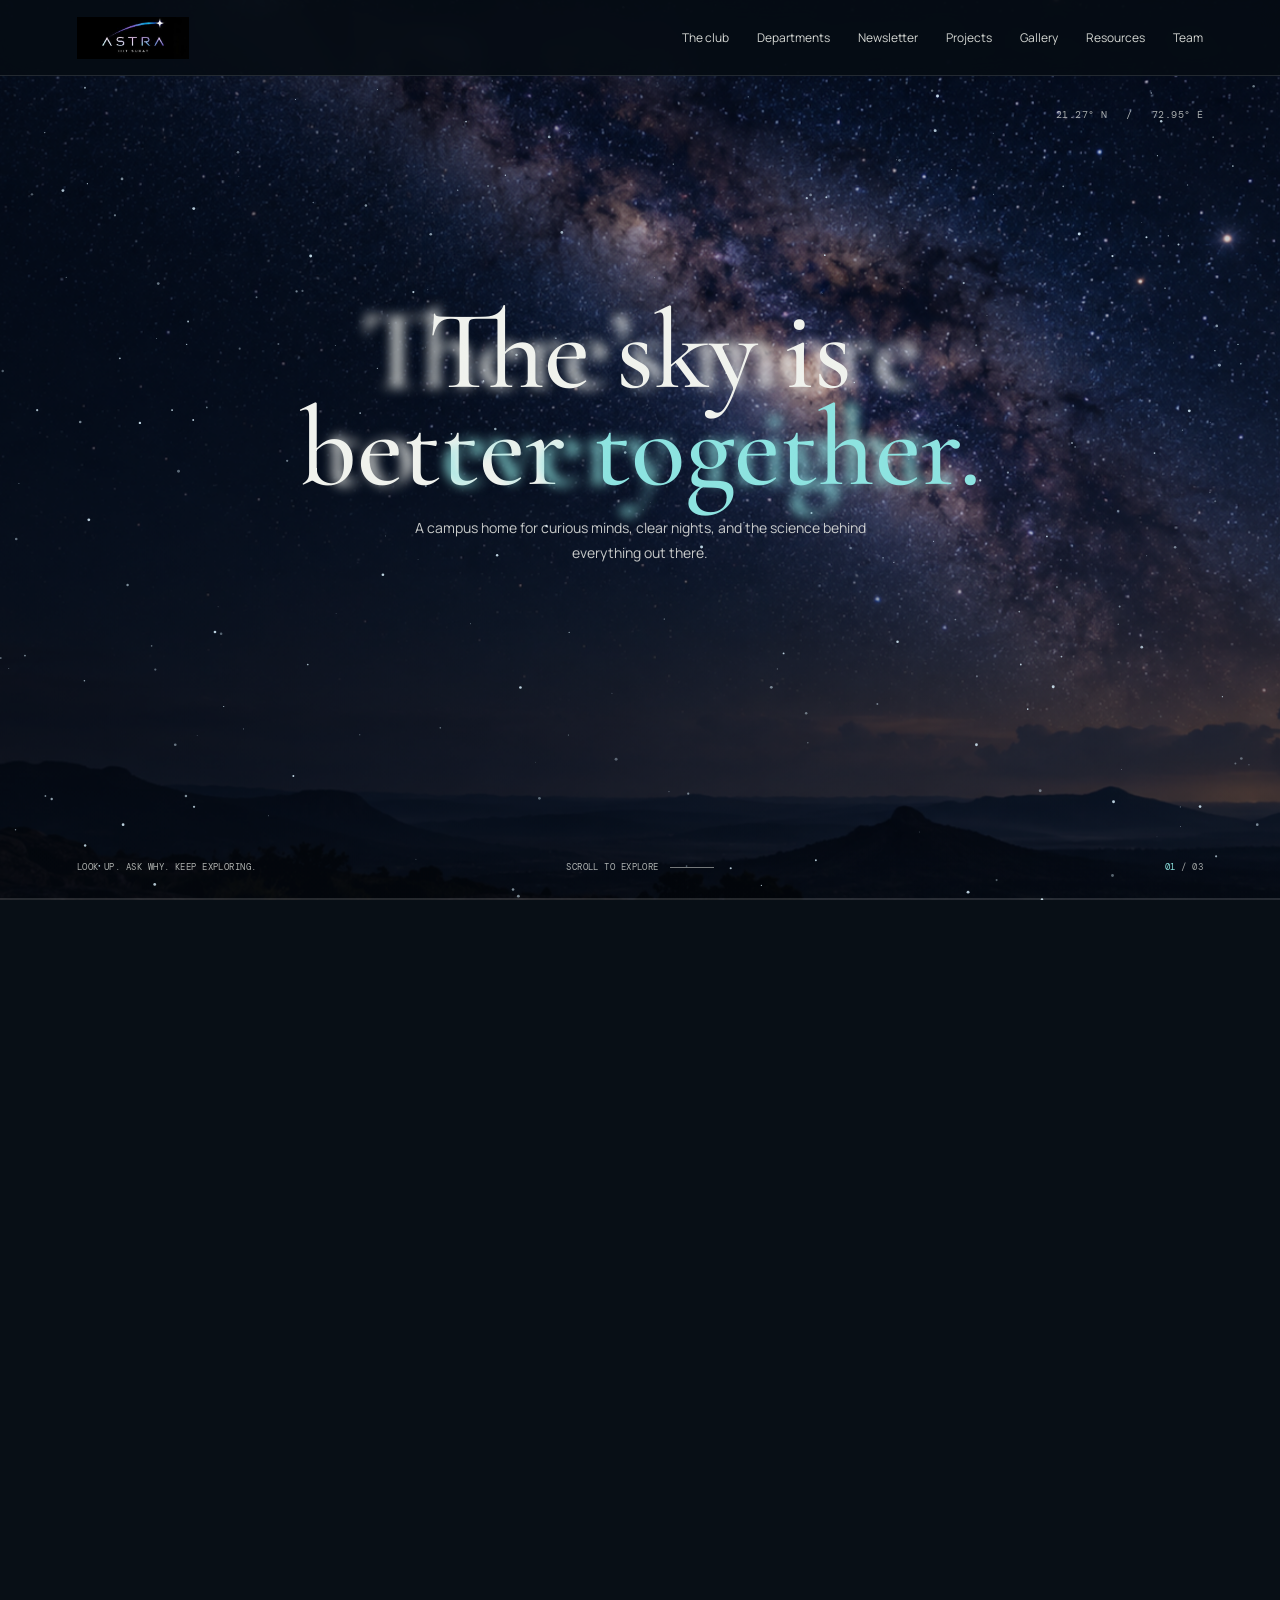
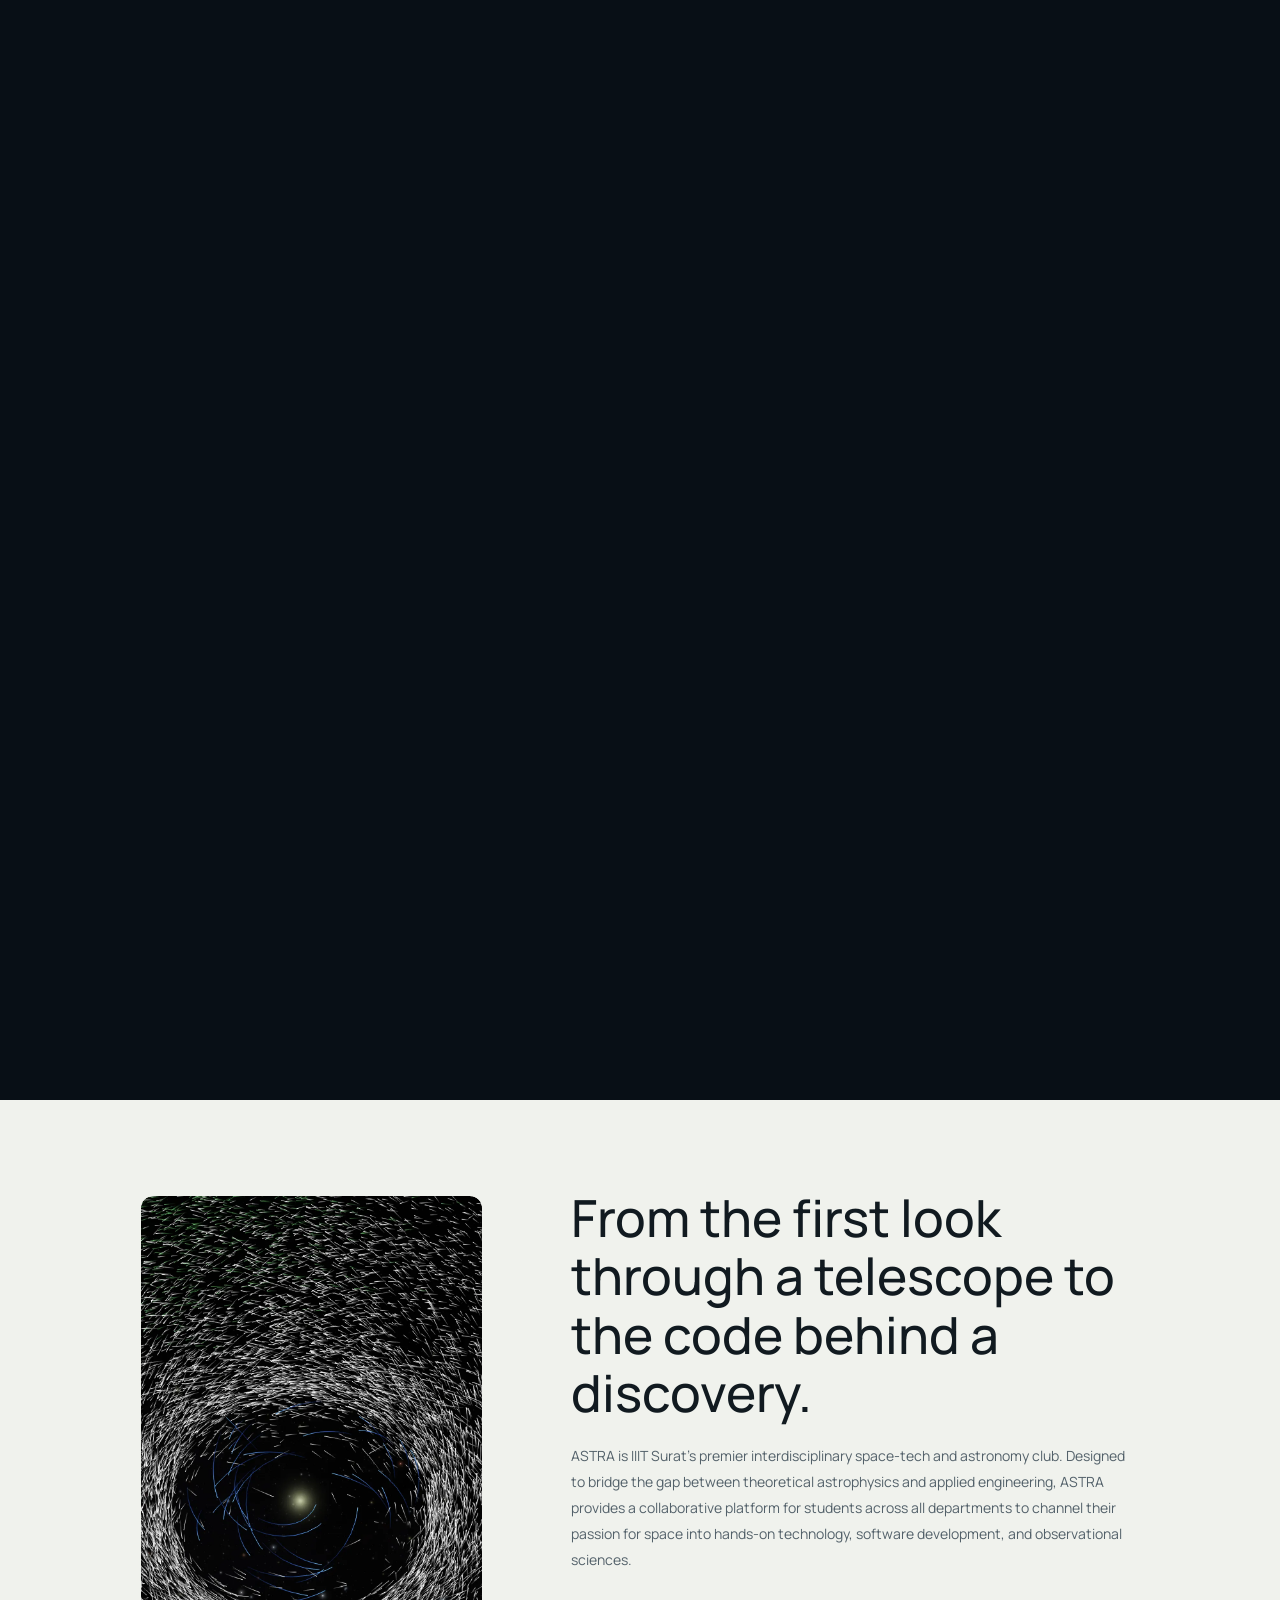
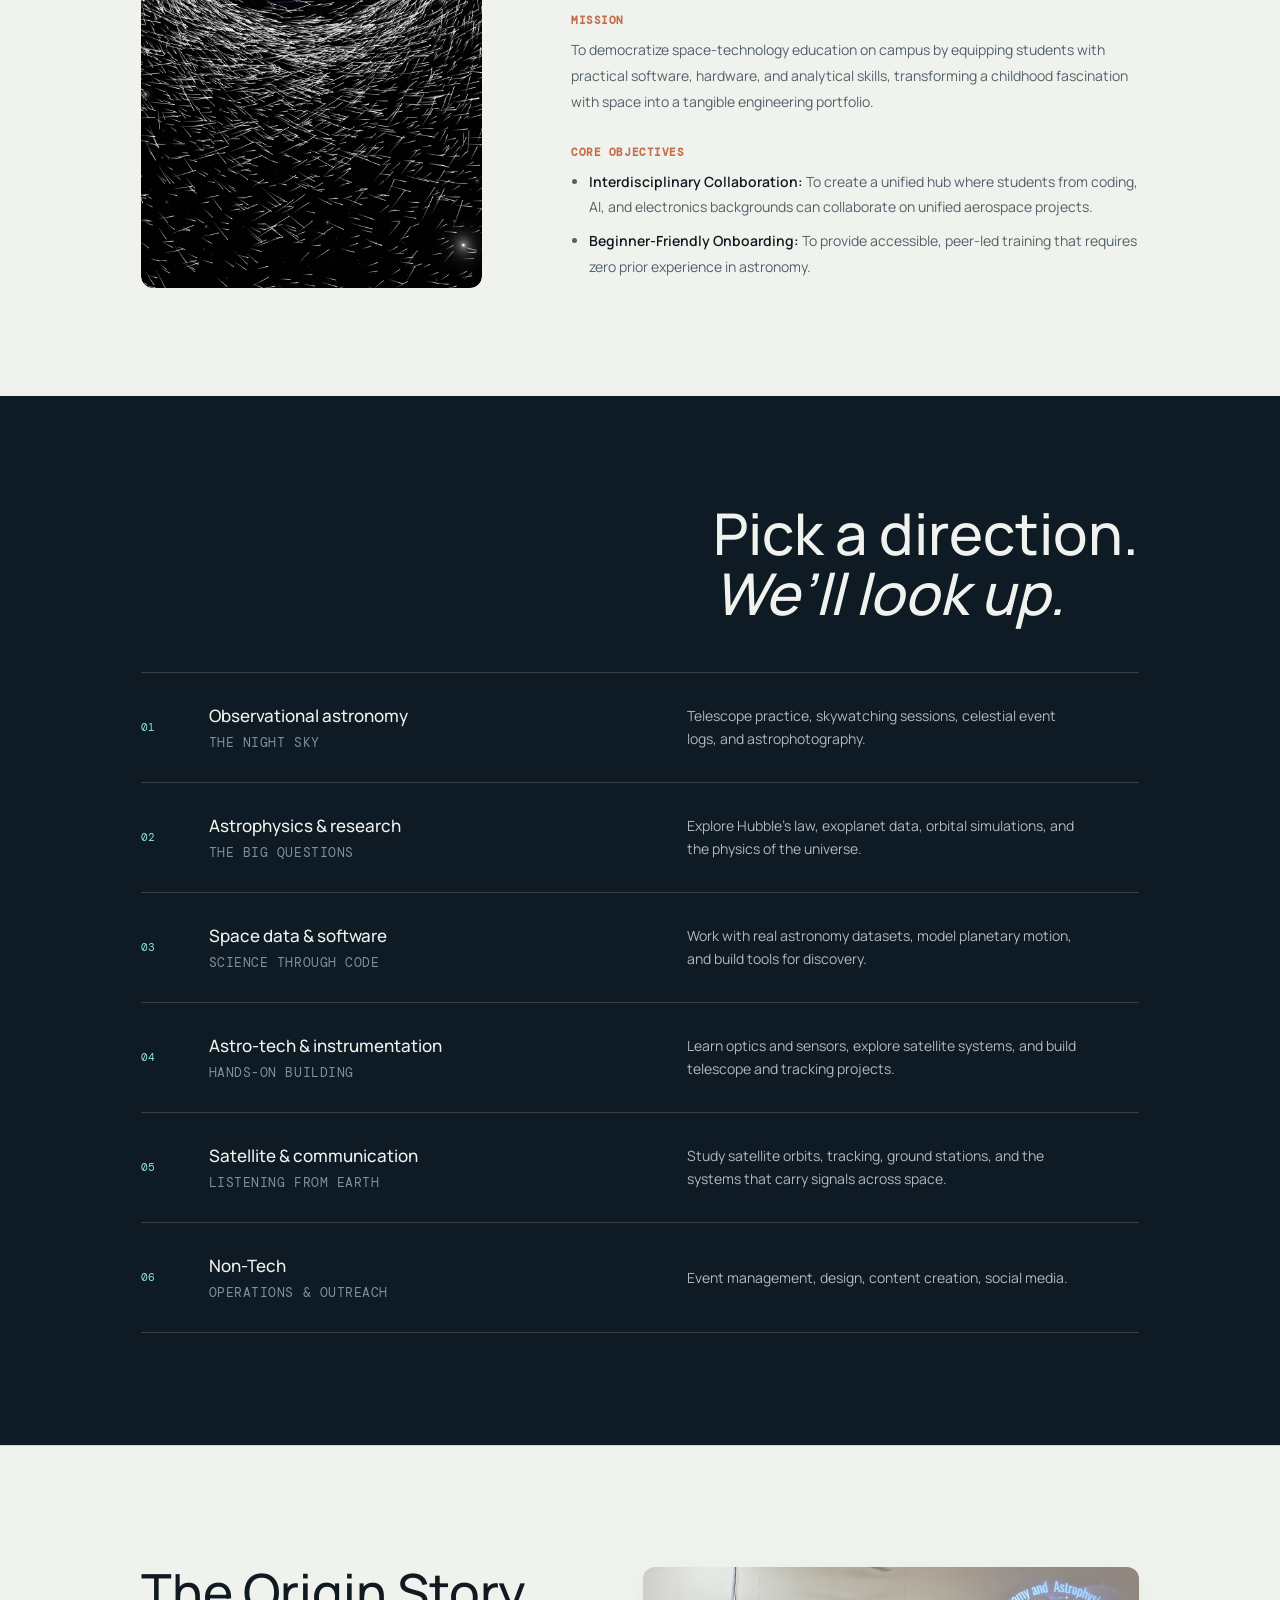
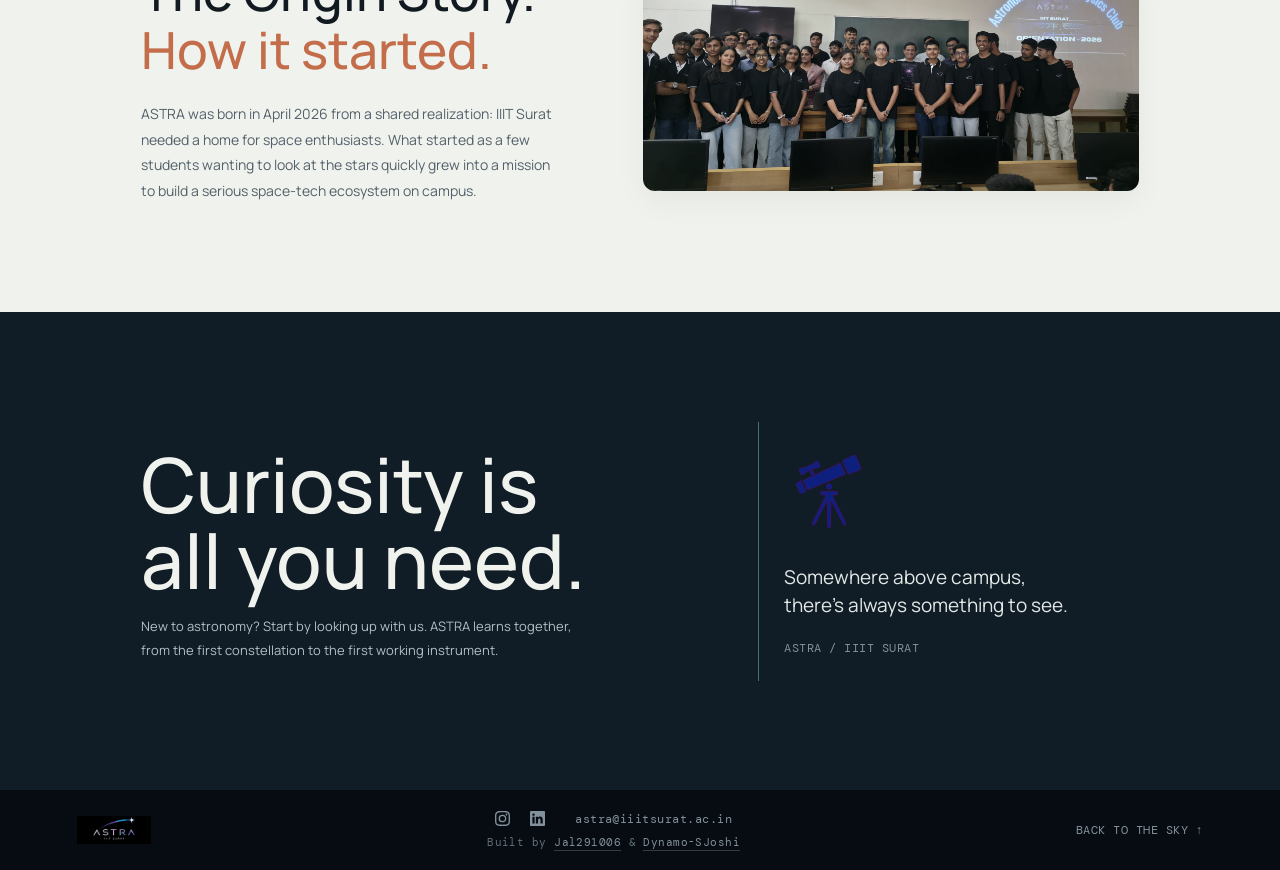
==== commit 98191c5d: "Update Newsletter URL to astra-iiitsurat.github.io/Perihelion" ====
--- a/index.html
+++ b/index.html
@@ -19,7 +19,7 @@
     <button class="menu-toggle" aria-label="Toggle menu"><span></span><span></span><span></span></button><nav class="site-nav" aria-label="Main navigation">
       <a href="#club">The club</a>
       <a href="departments.html">Departments</a>
-      <a href="https://dynamo-sjoshi.github.io/Perihelion/">Newsletter</a>
+      <a href="https://astra-iiitsurat.github.io/Perihelion/">Newsletter</a>
       <a href="projects.html">Projects</a>
       <a href="gallery.html">Gallery</a>
       <a href="resources.html">Resources</a>
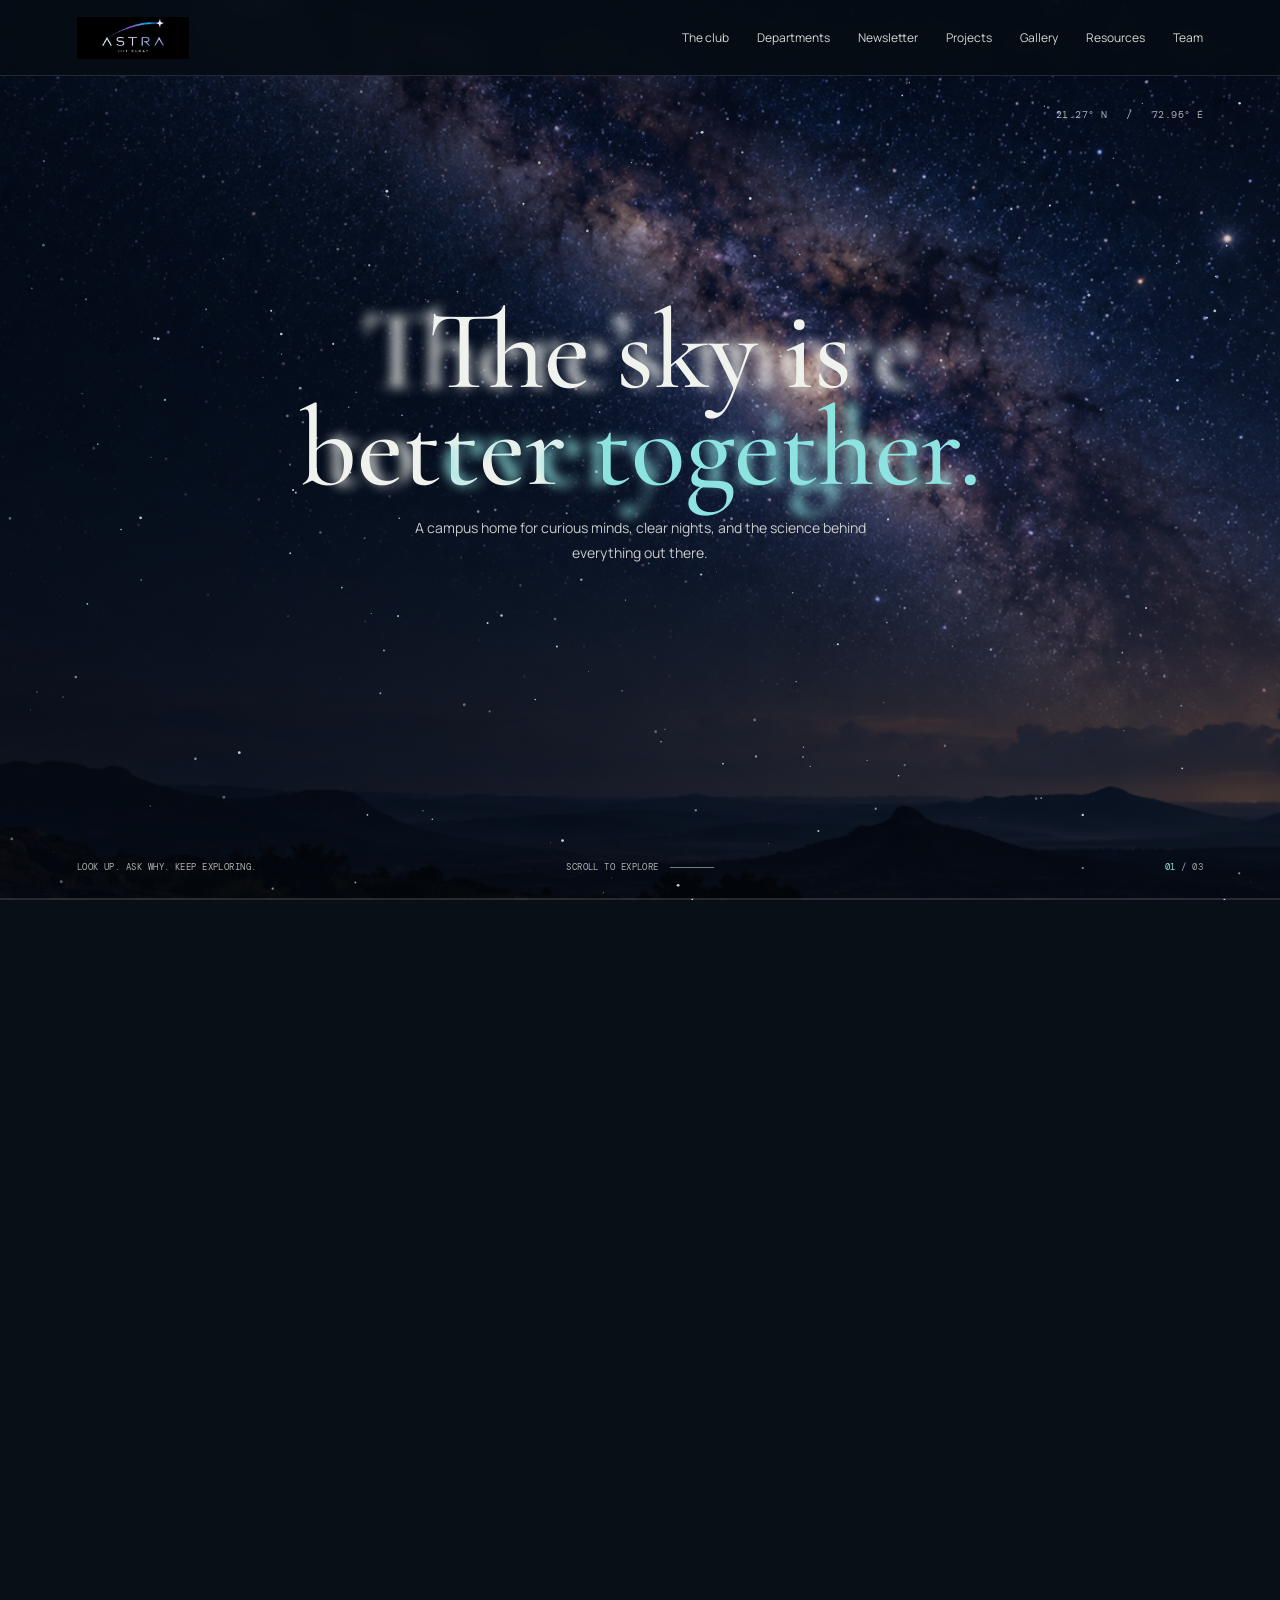
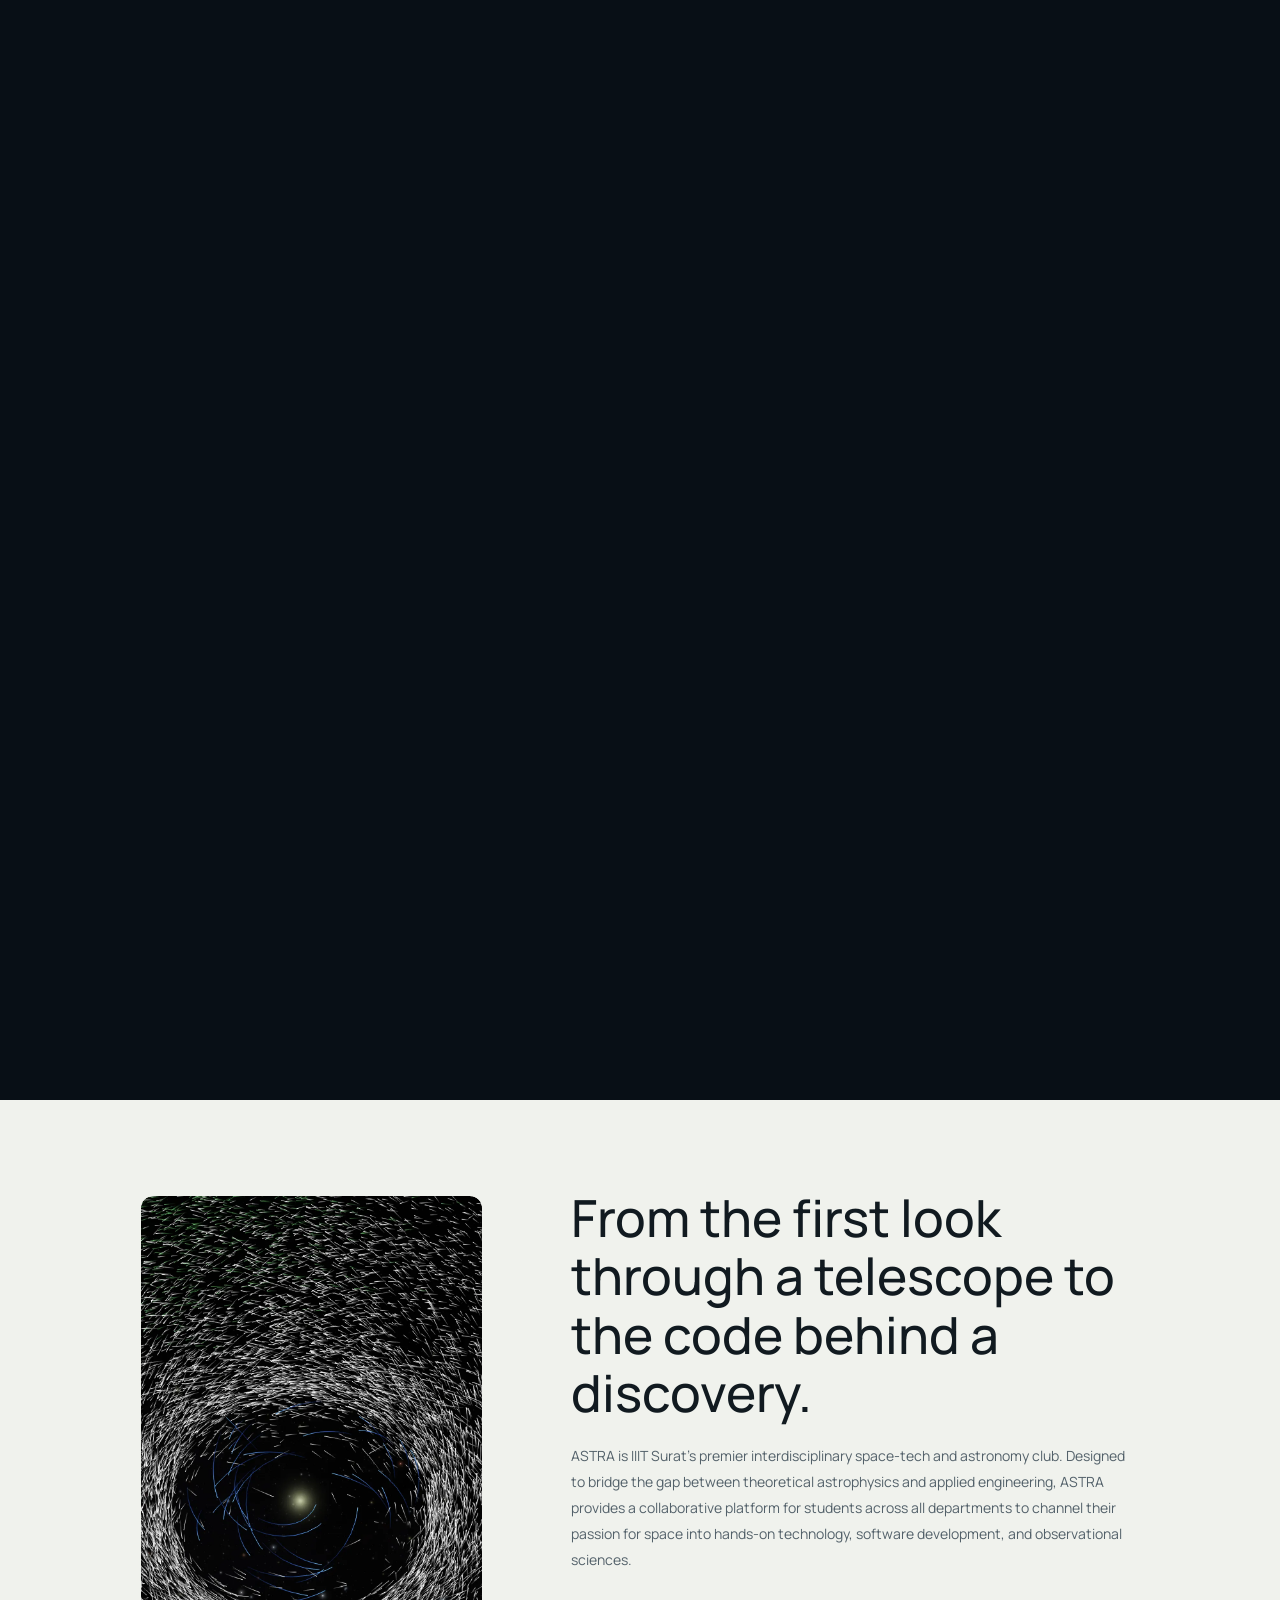
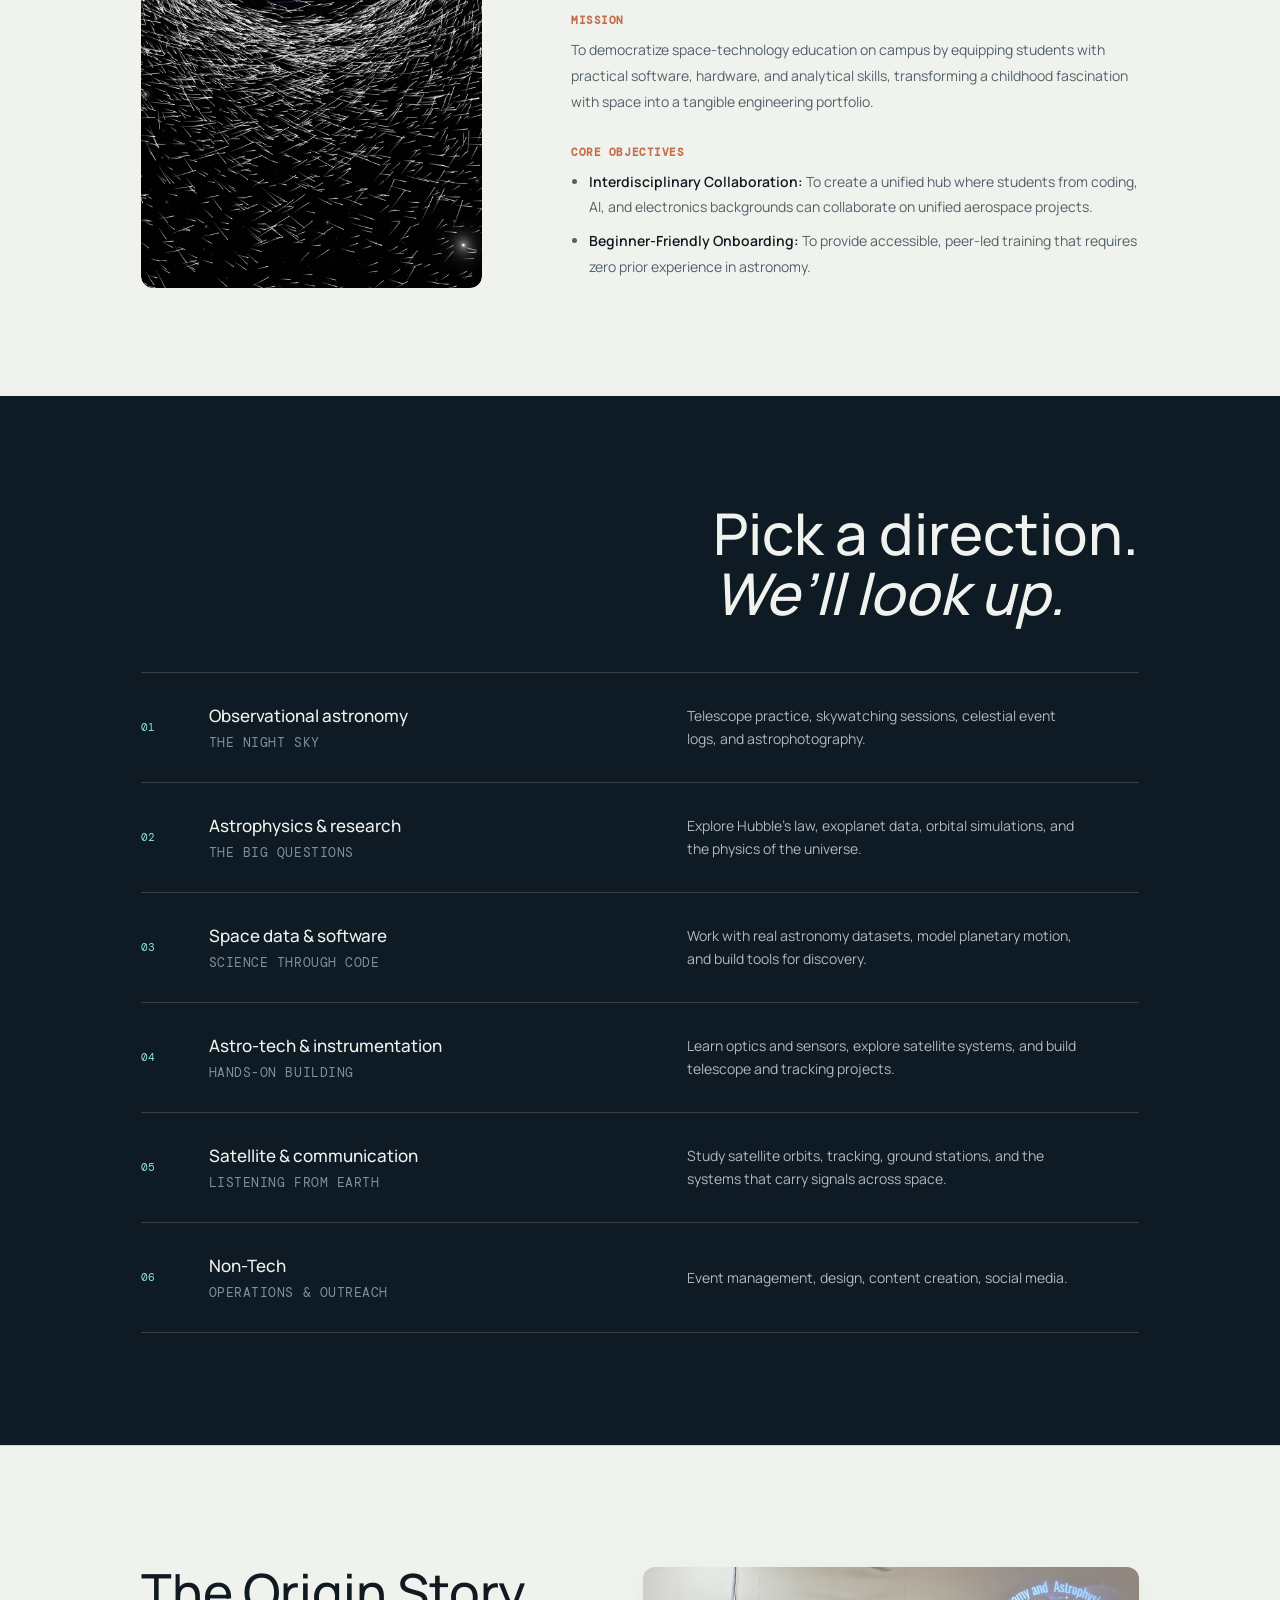
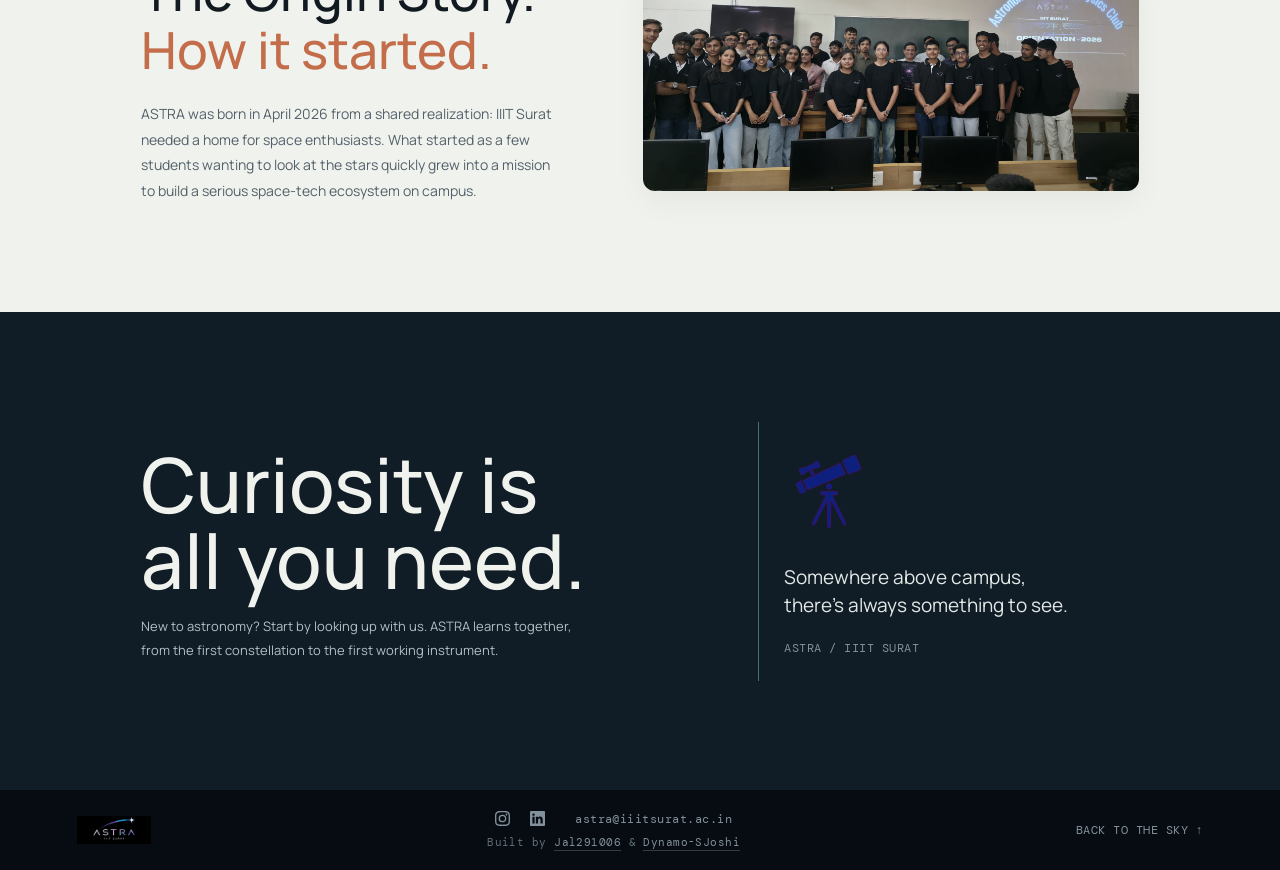
==== commit 3b166345: "Polish team counts, links, name spellings, and Non-Tech link" ====
--- a/index.html
+++ b/index.html
@@ -110,7 +110,7 @@
         </article>
         <article class="activity-row">
           <span class="activity-number">06</span>
-          <div class="activity-name"><h3>Non-Tech</h3><span>OPERATIONS & OUTREACH</span></div>
+          <div class="activity-name"><h3><a href="departments.html">Non-Tech</a></h3><span>OPERATIONS & OUTREACH</span></div>
           <p>Event management, design, content creation, social media.</p>
         </article>
       </div>
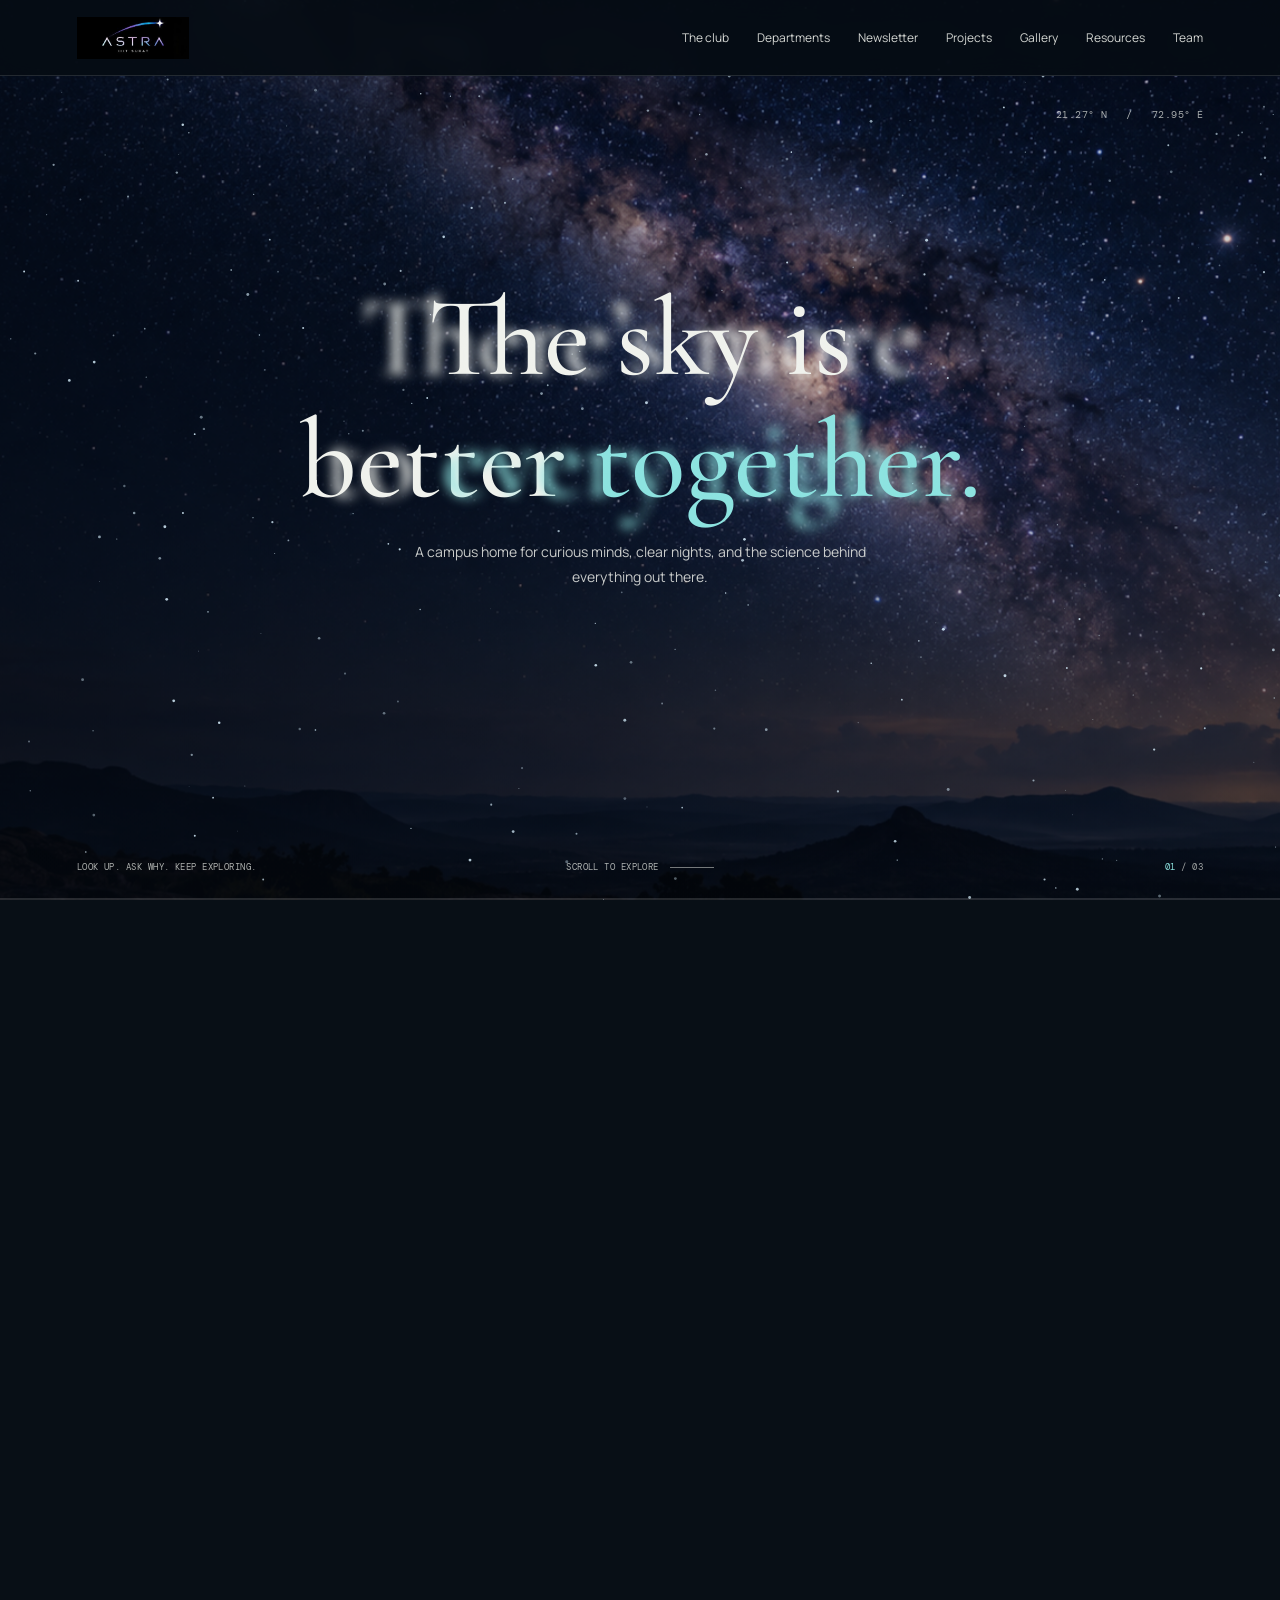
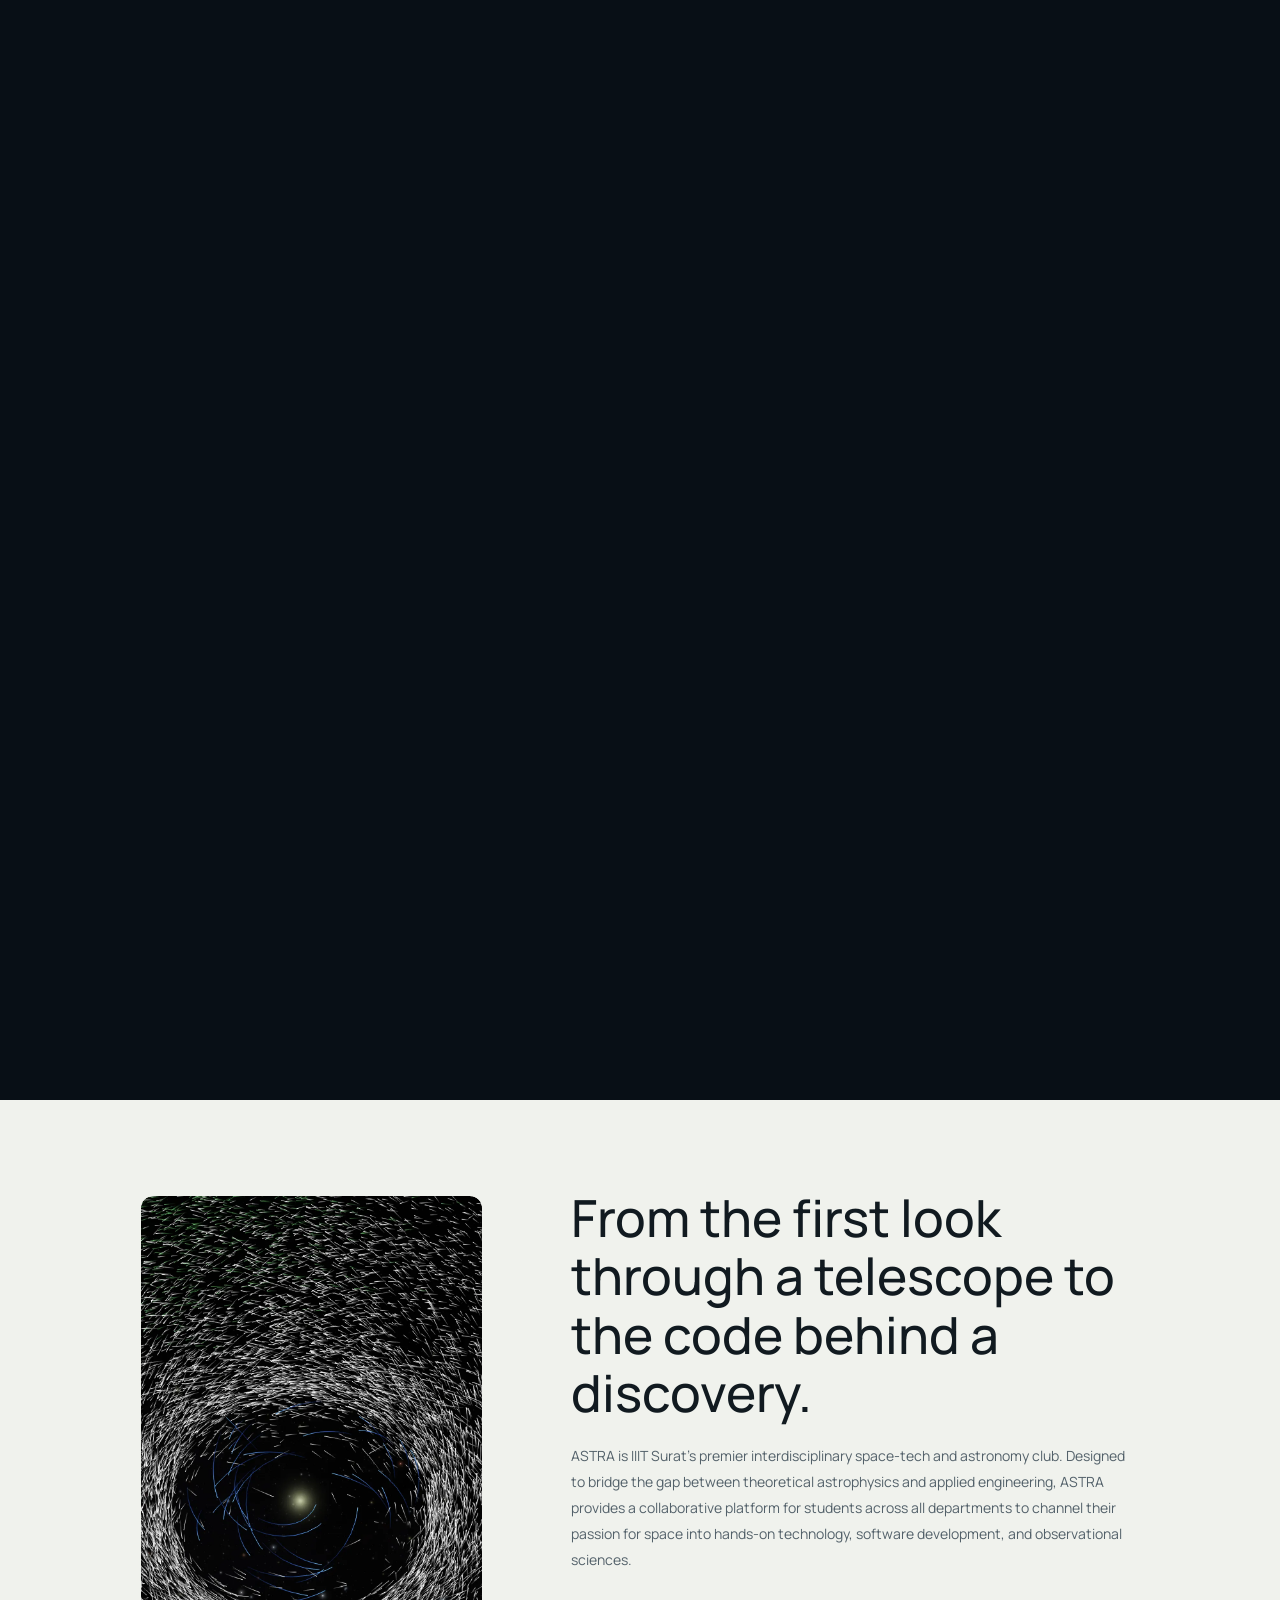
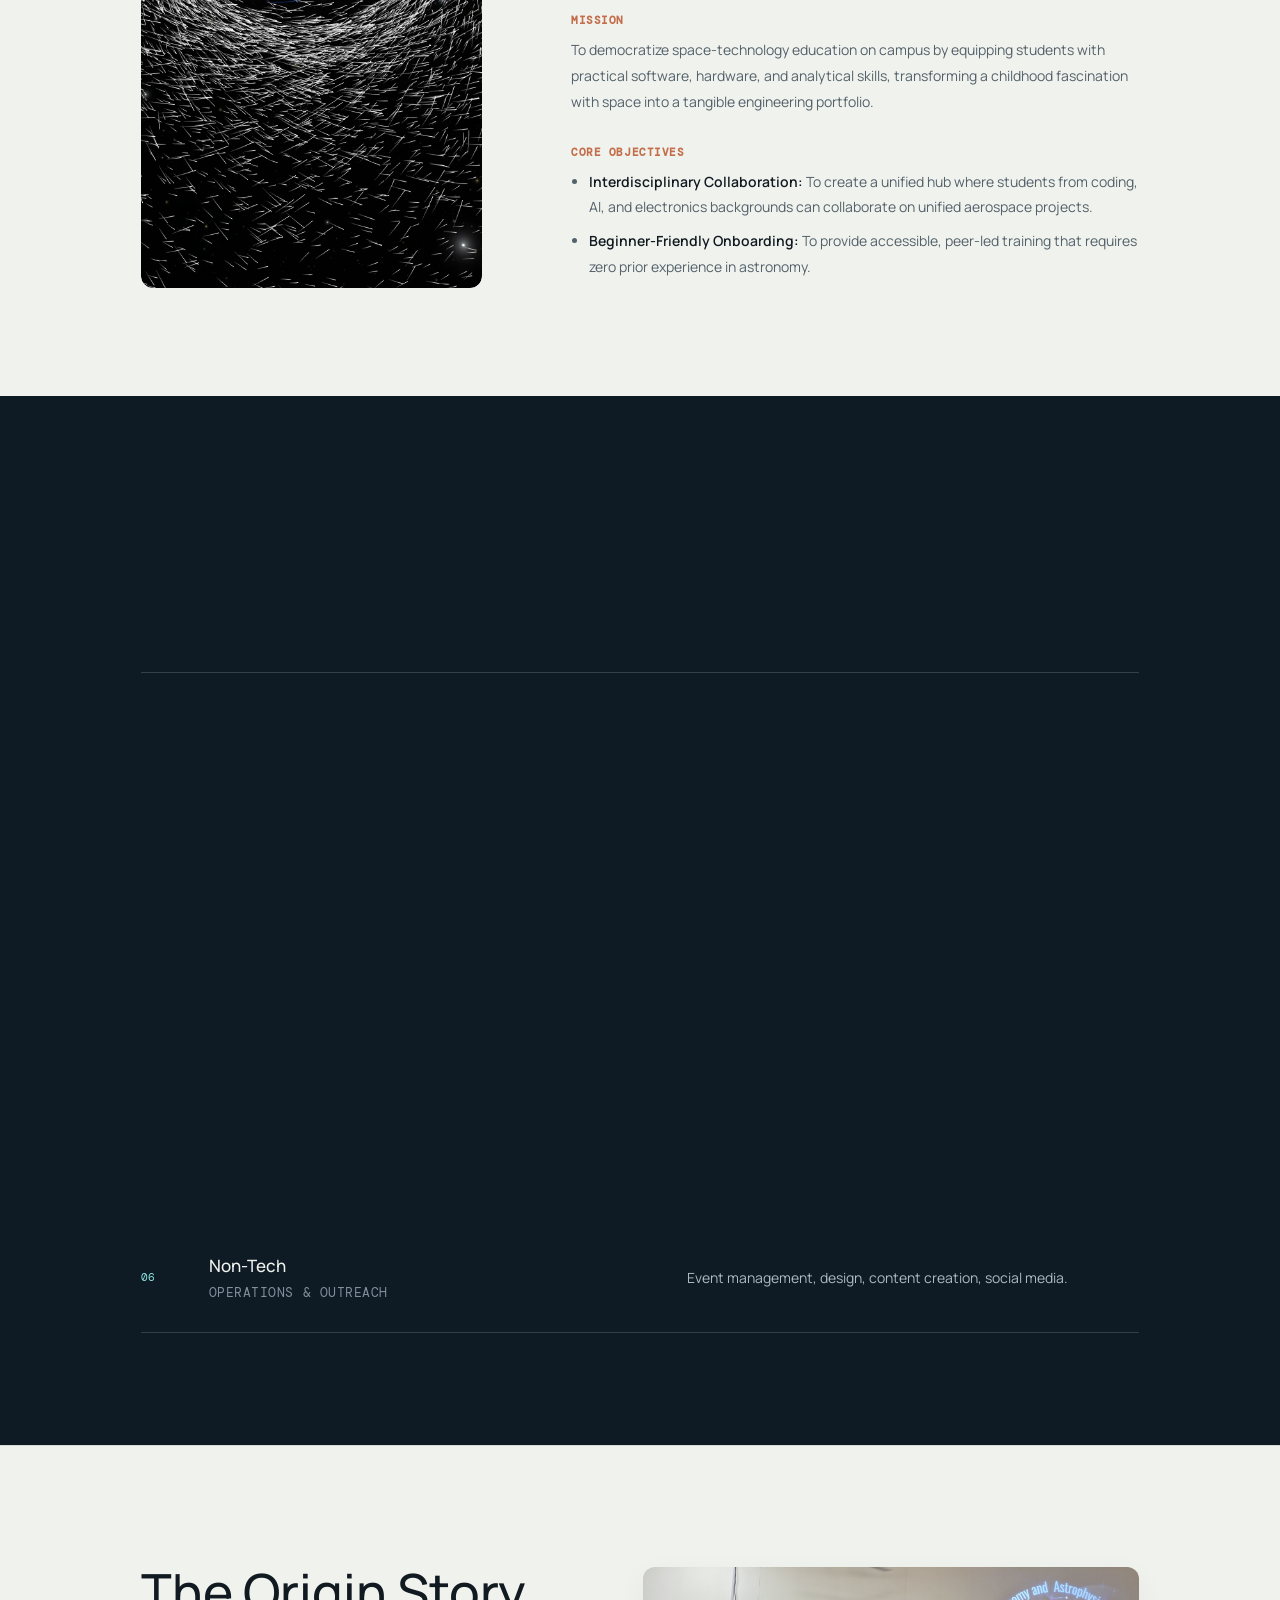
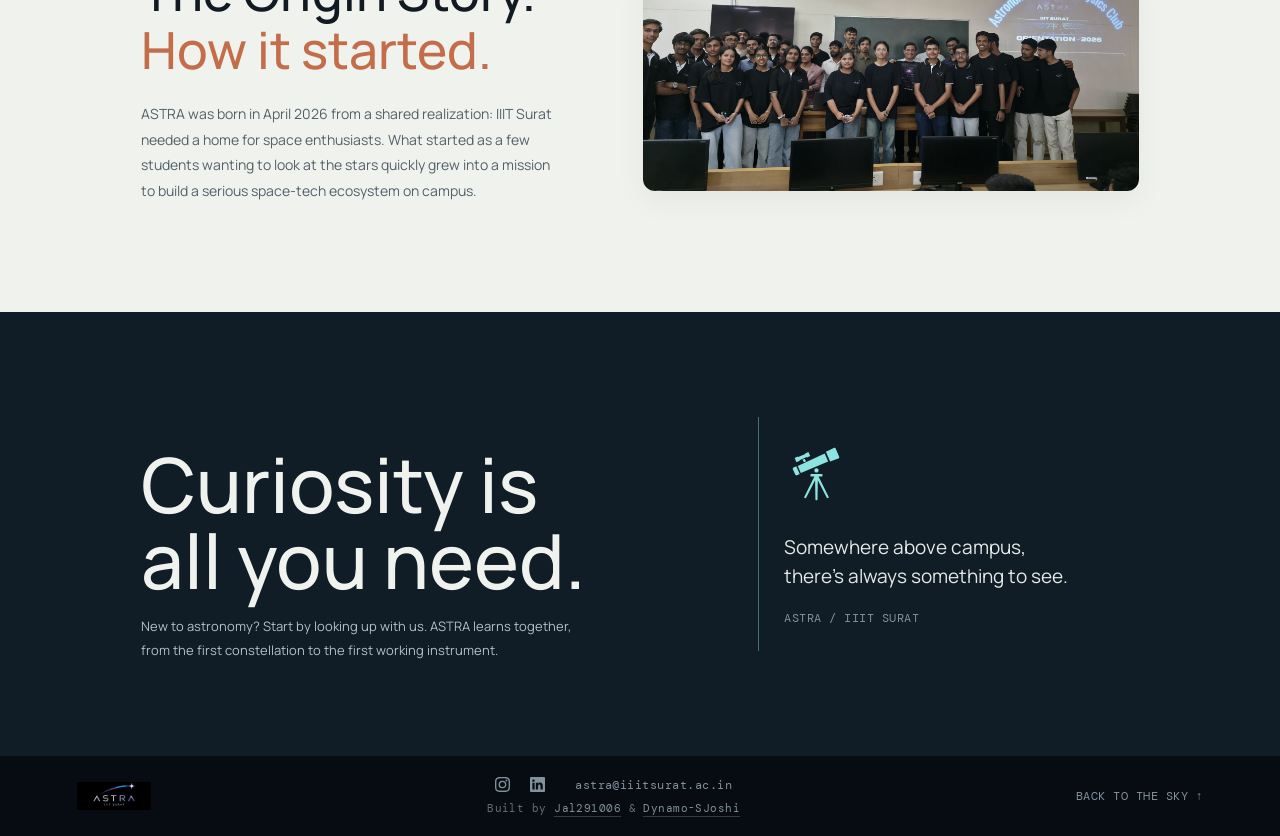
==== commit 60c919fd: "Clean up unused assets, polish resource copy, and fix hero typography spacing" ====
--- a/index.html
+++ b/index.html
@@ -136,9 +136,8 @@
         <div class="section-kicker"><span></span></div>
         <h2>Curiosity is<br />all you need.</h2>
         <p>New to astronomy? Start by looking up with us. ASTRA learns together, from the first constellation to the first working instrument.</p>
-        <a class="join-link" href="#activities"><span aria-hidden="true"></span></a>
       </div>
-      <div class="join-note"><span class="note-star" aria-hidden="true"><svg height="89px" width="89px" version="1.1" id="_x32_" xmlns="http://www.w3.org/2000/svg" xmlns:xlink="http://www.w3.org/1999/xlink" viewBox="-56.32 -56.32 624.64 624.64" xml:space="preserve" fill="#4e0e6c" stroke="#4e0e6c" stroke-width="4.608" transform="matrix(-1, 0, 0, 1, 0, 0)rotate(0)"><g id="SVGRepo_bgCarrier" stroke-width="0"></g><g id="SVGRepo_tracerCarrier" stroke-linecap="round" stroke-linejoin="round" stroke="#CCCCCC" stroke-width="3.072"></g><g id="SVGRepo_iconCarrier"> <style type="text/css"> .st0{fill:#0d207d;} </style> <g> <polygon class="st0" points="346.572,90.717 416.641,121.454 414.662,125.959 446.979,140.13 464.561,100.032 432.244,85.869 430.266,90.374 360.204,59.637 362.183,55.132 329.874,40.96 312.285,81.05 344.601,95.222 "></polygon> <polygon class="st0" points="372.882,140.28 388.079,116.598 369.105,108.268 351.883,130.589 "></polygon> <polygon class="st0" points="171.818,55.35 137.015,134.719 404.237,246.294 433.996,178.439 "></polygon> <path class="st0" d="M82.752,1.447c-3.34-1.673-7.219-1.908-10.739-0.641c-3.511,1.267-6.35,3.926-7.852,7.344L29.827,86.455 c-1.502,3.418-1.533,7.313-0.087,10.754c1.447,3.441,4.247,6.14,7.743,7.461L117.712,135l41.694-95.073L82.752,1.447z"></path> <path class="st0" d="M475.166,192.102l-26.874-11.778l-33.654,76.74l26.873,11.778c6.89,3.028,14.922-0.109,17.942-7l22.72-51.791 C485.193,203.161,482.057,195.128,475.166,192.102z"></path> <path class="st0" d="M272.107,221.416c0-11.419-9.244-20.679-20.663-20.679s-20.663,9.26-20.663,20.679 c0,11.418,9.244,20.663,20.663,20.663S272.107,232.834,272.107,221.416z"></path> <path class="st0" d="M271.724,280.3h37.831v-24.66h-58.111h-58.11v24.66h37.83L133.37,476.86 c-2.628,5.099-0.618,11.38,4.489,14.015c5.115,2.628,11.396,0.61,14.023-4.505l86.298-170.523l2.862,185.743 c0,5.748,4.661,10.41,10.402,10.41c5.741,0,10.402-4.662,10.402-10.41l2.863-185.743l86.298,170.523 c2.628,5.114,8.908,7.132,14.023,4.505c5.107-2.636,7.117-8.916,4.489-14.015L271.724,280.3z"></path> </g> </g></svg></span><p>Somewhere above campus,<br />there’s always something to see.</p><span class="note-coordinates">ASTRA / IIIT SURAT</span></div>
+      <div class="join-note"><span class="note-star" aria-hidden="true"><svg height="64px" width="64px" version="1.1" id="_x32_" xmlns="http://www.w3.org/2000/svg" xmlns:xlink="http://www.w3.org/1999/xlink" viewBox="-56.32 -56.32 624.64 624.64" xml:space="preserve" fill="#8de3e0" transform="matrix(-1, 0, 0, 1, 0, 0)rotate(0)"><g> <polygon fill="#8de3e0" points="346.572,90.717 416.641,121.454 414.662,125.959 446.979,140.13 464.561,100.032 432.244,85.869 430.266,90.374 360.204,59.637 362.183,55.132 329.874,40.96 312.285,81.05 344.601,95.222 "></polygon> <polygon fill="#8de3e0" points="372.882,140.28 388.079,116.598 369.105,108.268 351.883,130.589 "></polygon> <polygon fill="#8de3e0" points="171.818,55.35 137.015,134.719 404.237,246.294 433.996,178.439 "></polygon> <path fill="#8de3e0" d="M82.752,1.447c-3.34-1.673-7.219-1.908-10.739-0.641c-3.511,1.267-6.35,3.926-7.852,7.344L29.827,86.455 c-1.502,3.418-1.533,7.313-0.087,10.754c1.447,3.441,4.247,6.14,7.743,7.461L117.712,135l41.694-95.073L82.752,1.447z"></path> <path fill="#8de3e0" d="M475.166,192.102l-26.874-11.778l-33.654,76.74l26.873,11.778c6.89,3.028,14.922-0.109,17.942-7l22.72-51.791 C485.193,203.161,482.057,195.128,475.166,192.102z"></path> <path fill="#8de3e0" d="M272.107,221.416c0-11.419-9.244-20.679-20.663-20.679s-20.663,9.26-20.663,20.679 c0,11.418,9.244,20.663,20.663,20.663S272.107,232.834,272.107,221.416z"></path> <path fill="#8de3e0" d="M271.724,280.3h37.831v-24.66h-58.111h-58.11v24.66h37.83L133.37,476.86 c-2.628,5.099-0.618,11.38,4.489,14.015c5.115,2.628,11.396,0.61,14.023-4.505l86.298-170.523l2.862,185.743 c0,5.748,4.661,10.41,10.402,10.41c5.741,0,10.402-4.662,10.402-10.41l2.863-185.743l86.298,170.523 c2.628,5.114,8.908,7.132,14.023,4.505c5.107-2.636,7.117-8.916,4.489-14.015L271.724,280.3z"></path> </g></svg></span><p>Somewhere above campus,<br />there’s always something to see.</p><span class="note-coordinates">ASTRA / IIIT SURAT</span></div>
     </section>
   </main>
 
--- a/styles.css
+++ b/styles.css
@@ -36,7 +36,7 @@
 .eyebrow { color: rgba(240,242,237,.75); }
 .eyebrow-dot { margin-left: 0; }
 .story-headlines { display: grid; margin: 22px 0 12px; }
-.story-headline { grid-area: 1 / 1; margin: 0; opacity: 0; transform: translateY(22px); filter: blur(6px); font: 500 clamp(58px, 8.8vw, 120px)/.86 var(--serif); letter-spacing: 0; transition: opacity .85s cubic-bezier(.2,.7,.2,1), transform .95s cubic-bezier(.2,.7,.2,1), filter .85s ease; }
+.story-headline { grid-area: 1 / 1; margin: 0; opacity: 0; transform: translateY(22px); filter: blur(6px); font: 500 clamp(58px, 8.8vw, 120px)/1.08 var(--serif); letter-spacing: 0; transition: opacity .85s cubic-bezier(.2,.7,.2,1), transform .95s cubic-bezier(.2,.7,.2,1), filter .85s ease; }
 .story-headline.active { opacity: 1; transform: translateY(0); filter: blur(0); }
 .story-headline em { color: var(--cyan); font-style: normal; }
 .story-description { max-width: 460px; margin: 18px auto 0; color: rgba(240,242,237,.82); font-size: 14px; line-height: 1.8; }
@@ -136,7 +136,7 @@
   .story-stage { min-height: 540px; }
   .sky-backdrop { background-position: 54% center; }
   .story-copy { top: 47%; width: 90vw; }
-  .story-headline { font-size: clamp(42px, 12vw, 72px); line-height: .9; }
+  .story-headline { font-size: clamp(42px, 12vw, 72px); line-height: 1.08; }
   .story-copy>.eyebrow { font-size: 8px; }
   .story-description { max-width: 320px; font-size: 12px; }
   .story-coordinate { top: 83px; right: 6vw; font-size: 8px; }
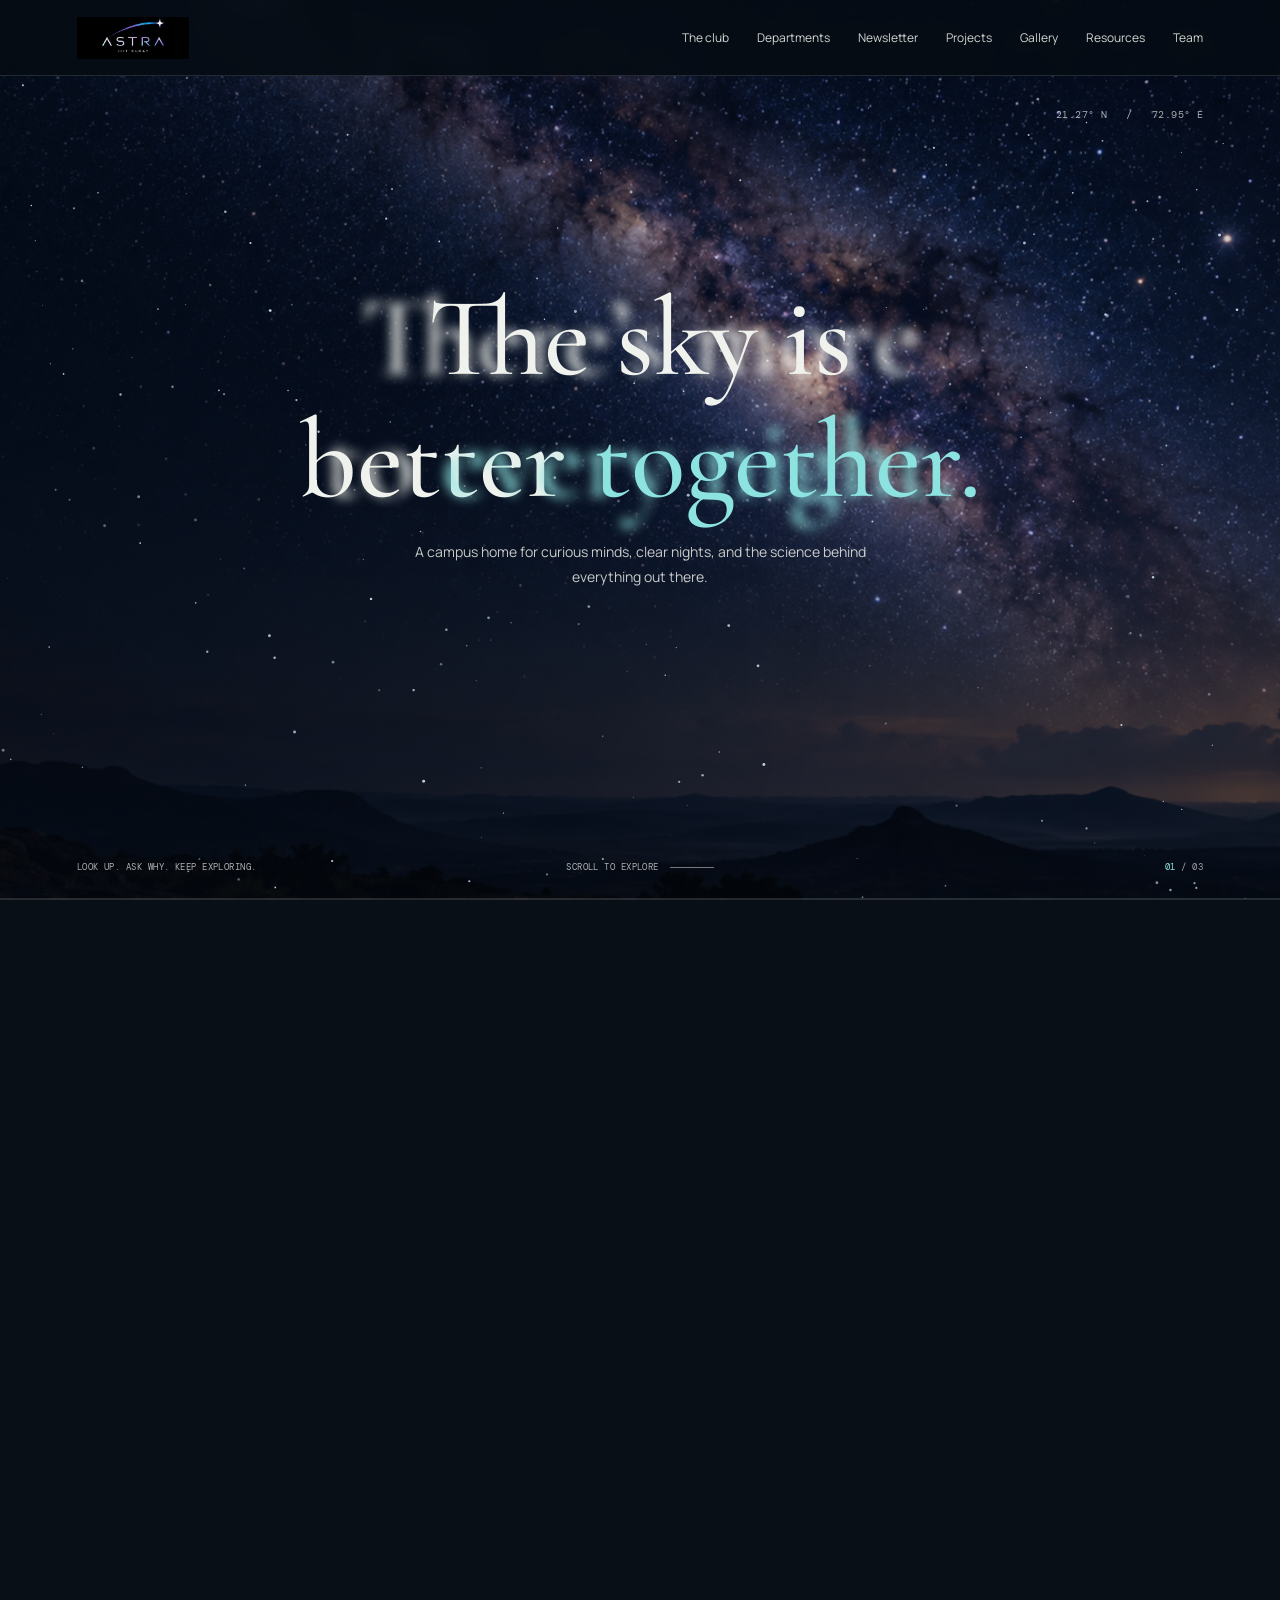
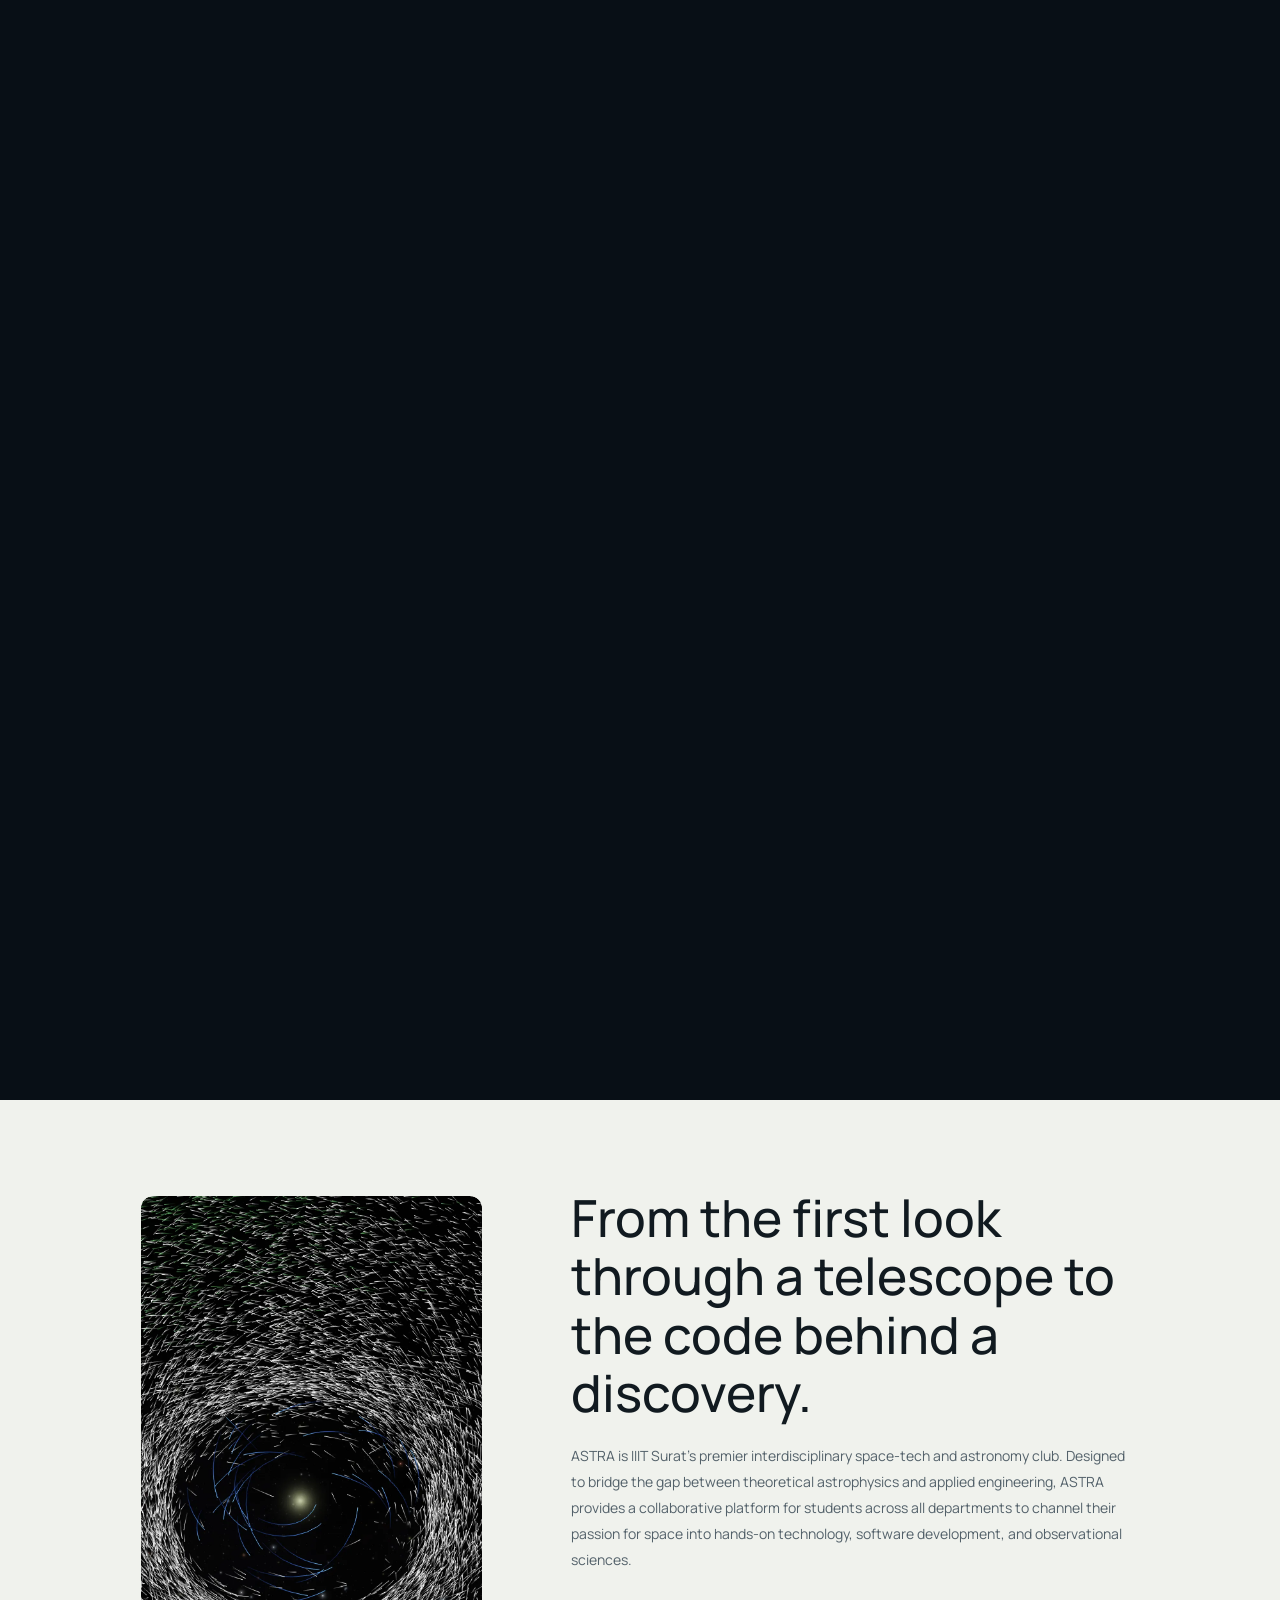
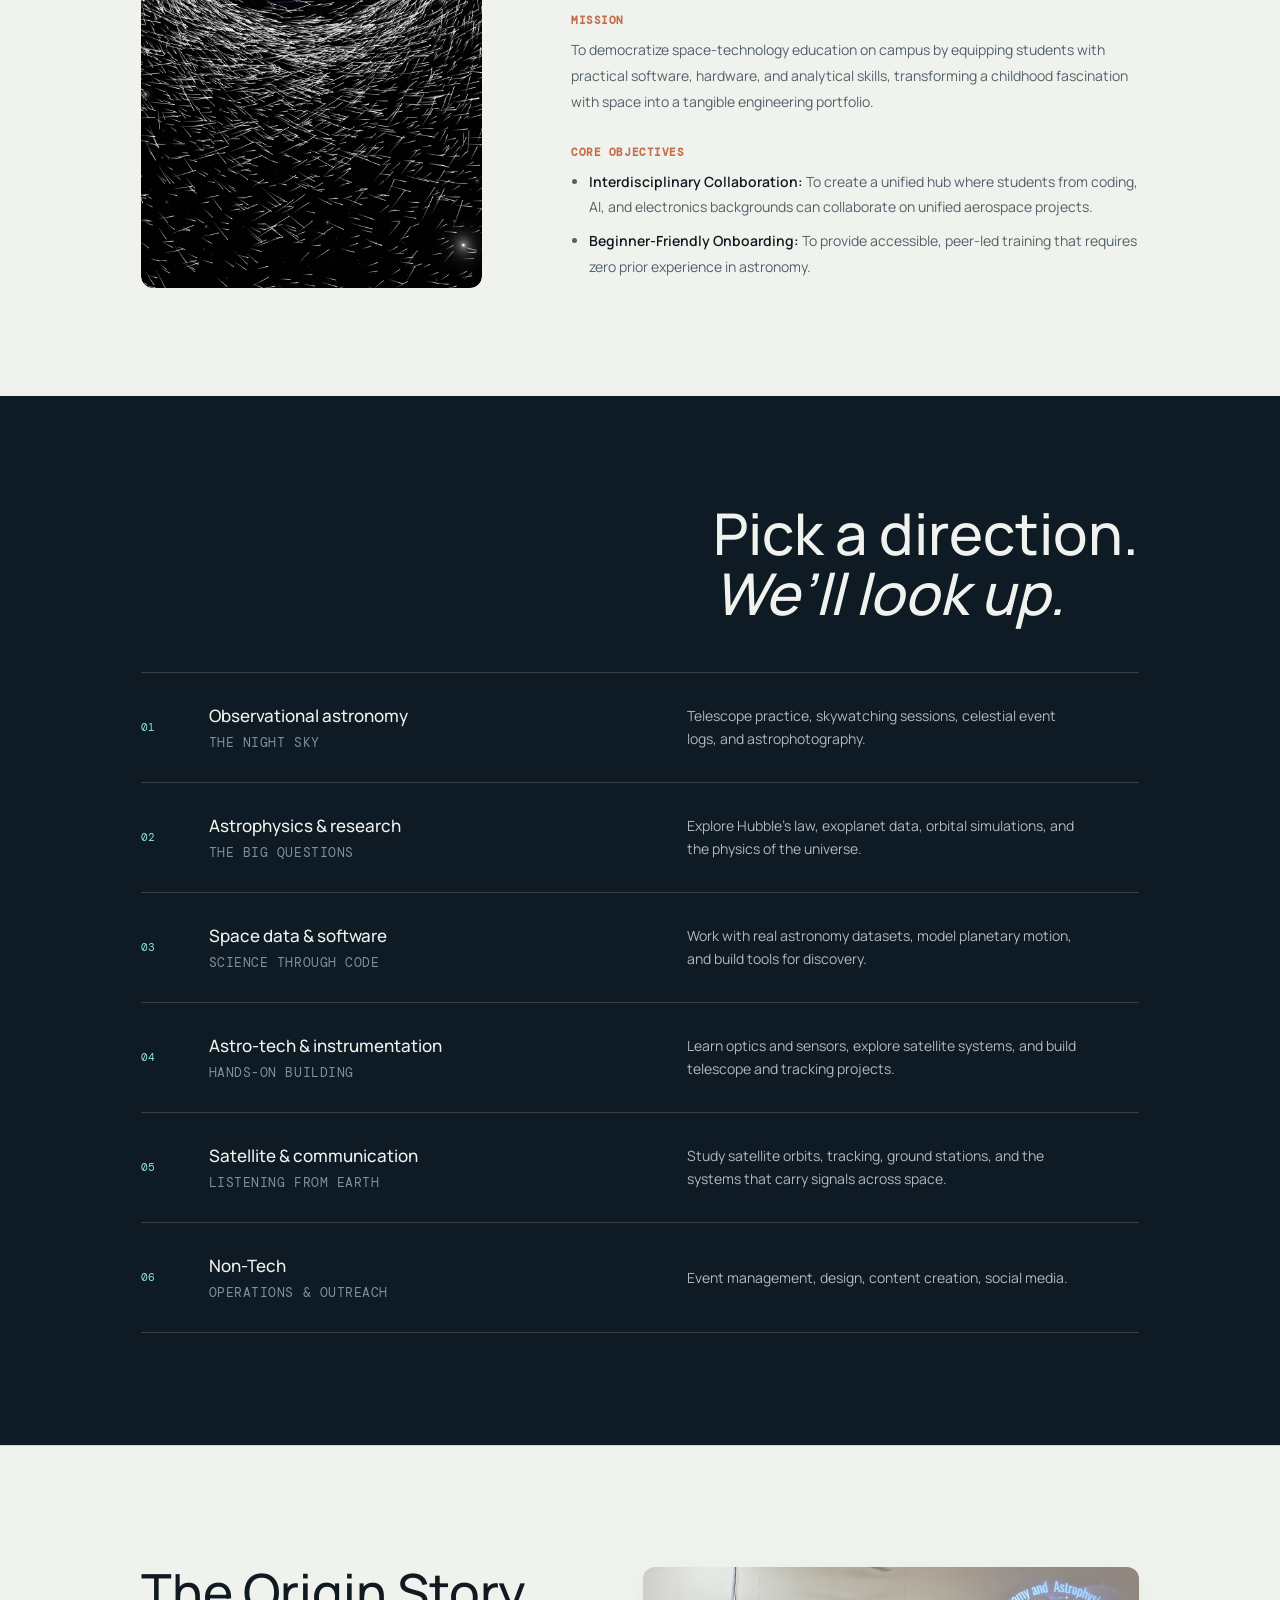
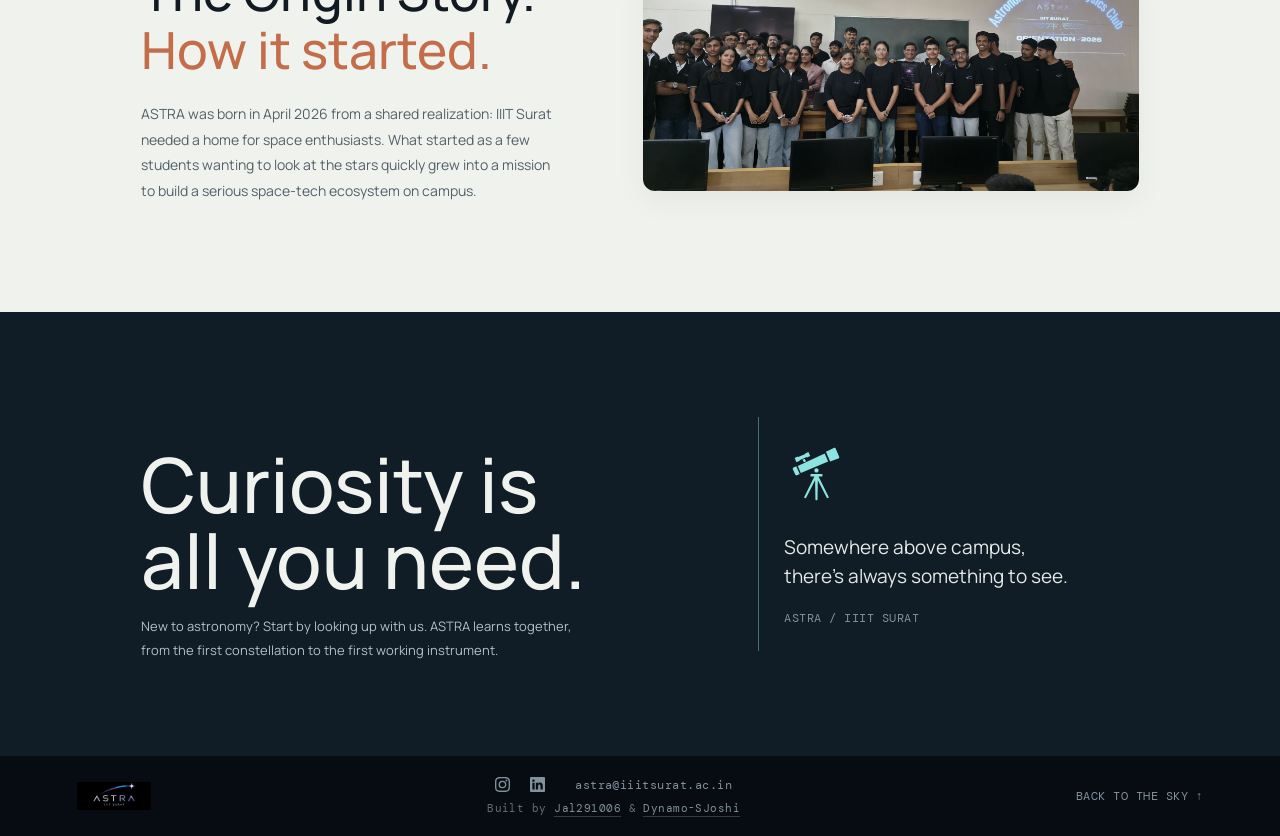
==== commit 9f305fd9: "Add 1:1 square favicon suite and Google Site Name schema markup" ====
--- a/index.html
+++ b/index.html
@@ -10,7 +10,23 @@
   <link rel="preconnect" href="https://fonts.googleapis.com" />
   <link rel="preconnect" href="https://fonts.gstatic.com" crossorigin />
   <link href="https://fonts.googleapis.com/css2?family=Cormorant+Garamond:wght@400;500;600&family=DM+Mono:wght@400;500&family=Manrope:wght@400;500;600;700;800&display=swap" rel="stylesheet" />
-  <link rel="icon" type="image/jpeg" href="logo.jpg" />
+  <link rel="icon" type="image/png" sizes="48x48" href="favicon-48.png" />
+  <link rel="icon" type="image/png" sizes="192x192" href="favicon-192.png" />
+  <link rel="icon" type="image/x-icon" href="favicon.ico" />
+  <link rel="apple-touch-icon" href="favicon-192.png" />
+  <meta property="og:site_name" content="ASTRA" />
+  <meta property="og:title" content="ASTRA — Astronomy & Astrophysics Club | IIIT Surat" />
+  <meta property="og:description" content="ASTRA is the student astronomy and astrophysics club at IIIT Surat. Observe the night sky, explore space science, and build together." />
+  <meta property="og:image" content="https://astra-iiitsurat.github.io/Astra-Website/favicon.png" />
+  <script type="application/ld+json">
+  {
+    "@context": "https://schema.org",
+    "@type": "WebSite",
+    "name": "ASTRA",
+    "alternateName": ["ASTRA IIIT Surat", "ASTRA Club"],
+    "url": "https://astra-iiitsurat.github.io/Astra-Website/"
+  }
+  </script>
   <link rel="stylesheet" href="styles.css?v=2" />
 </head>
 <body>
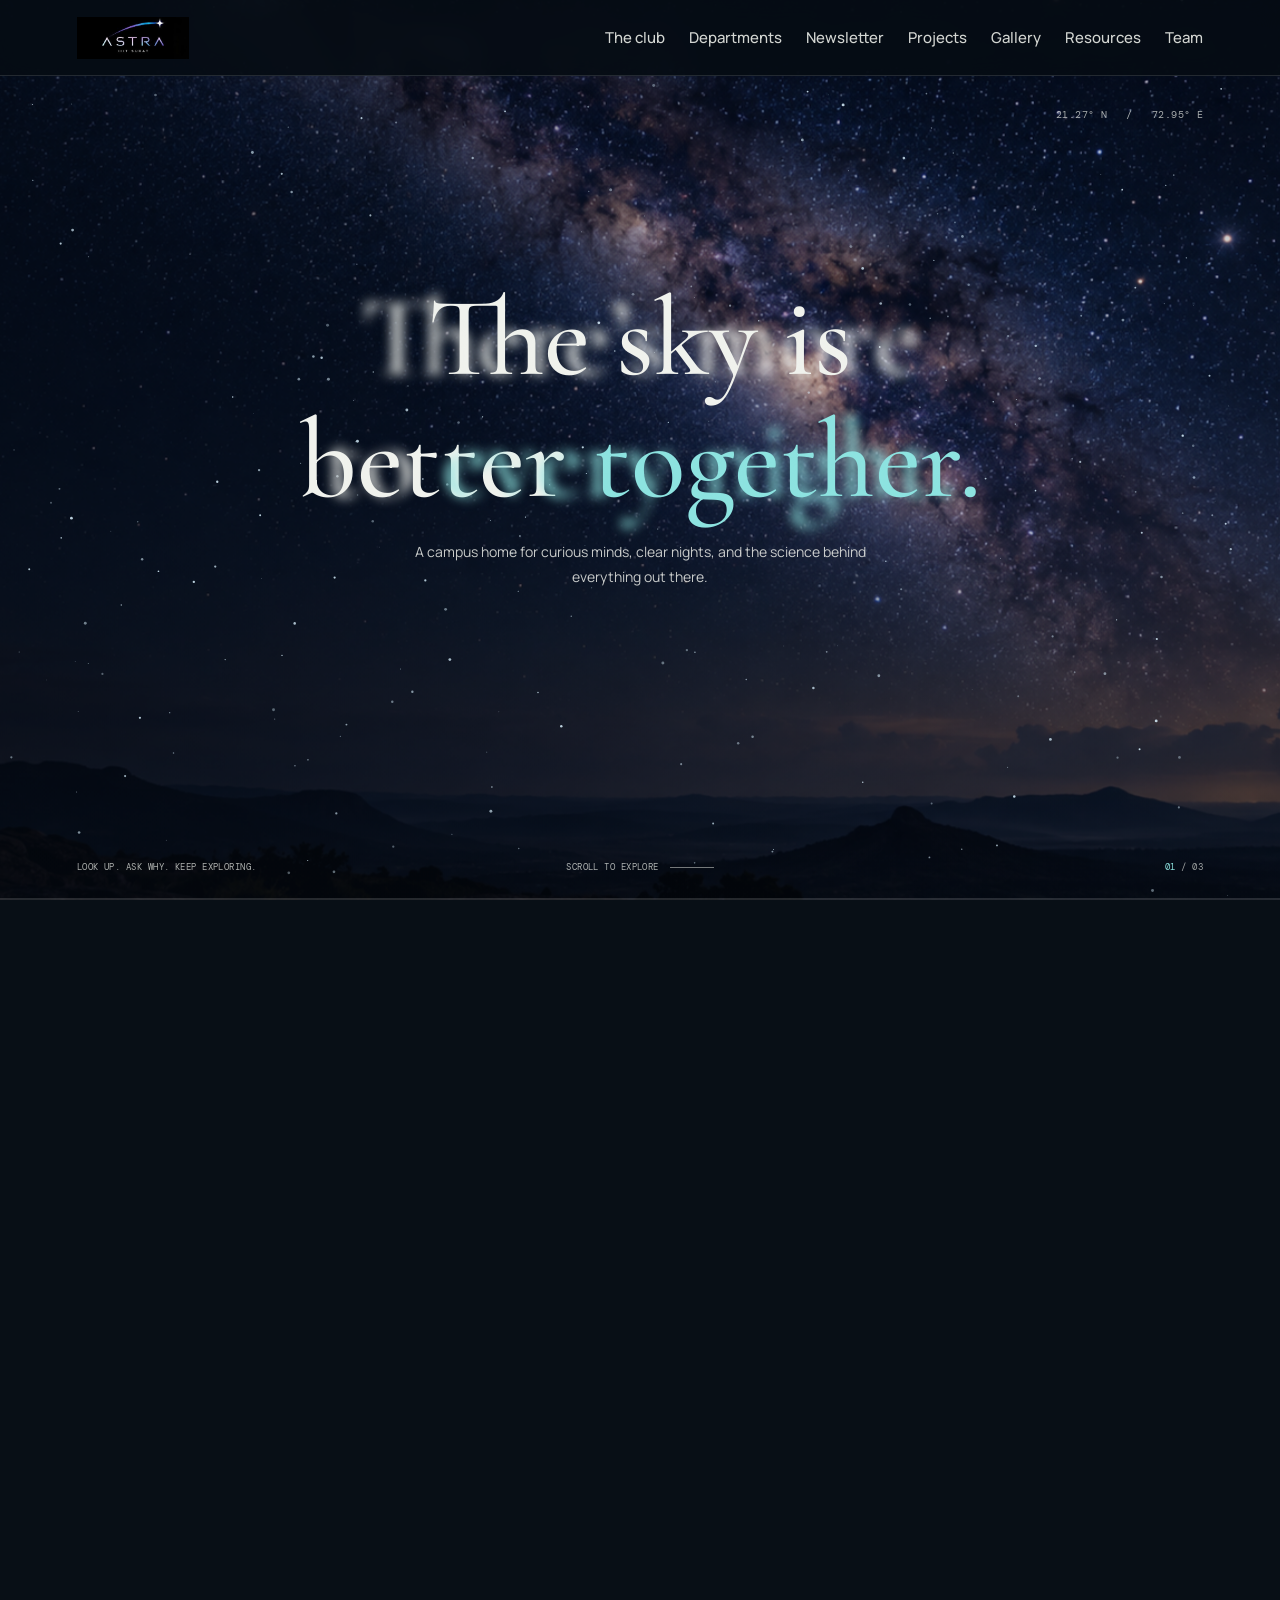
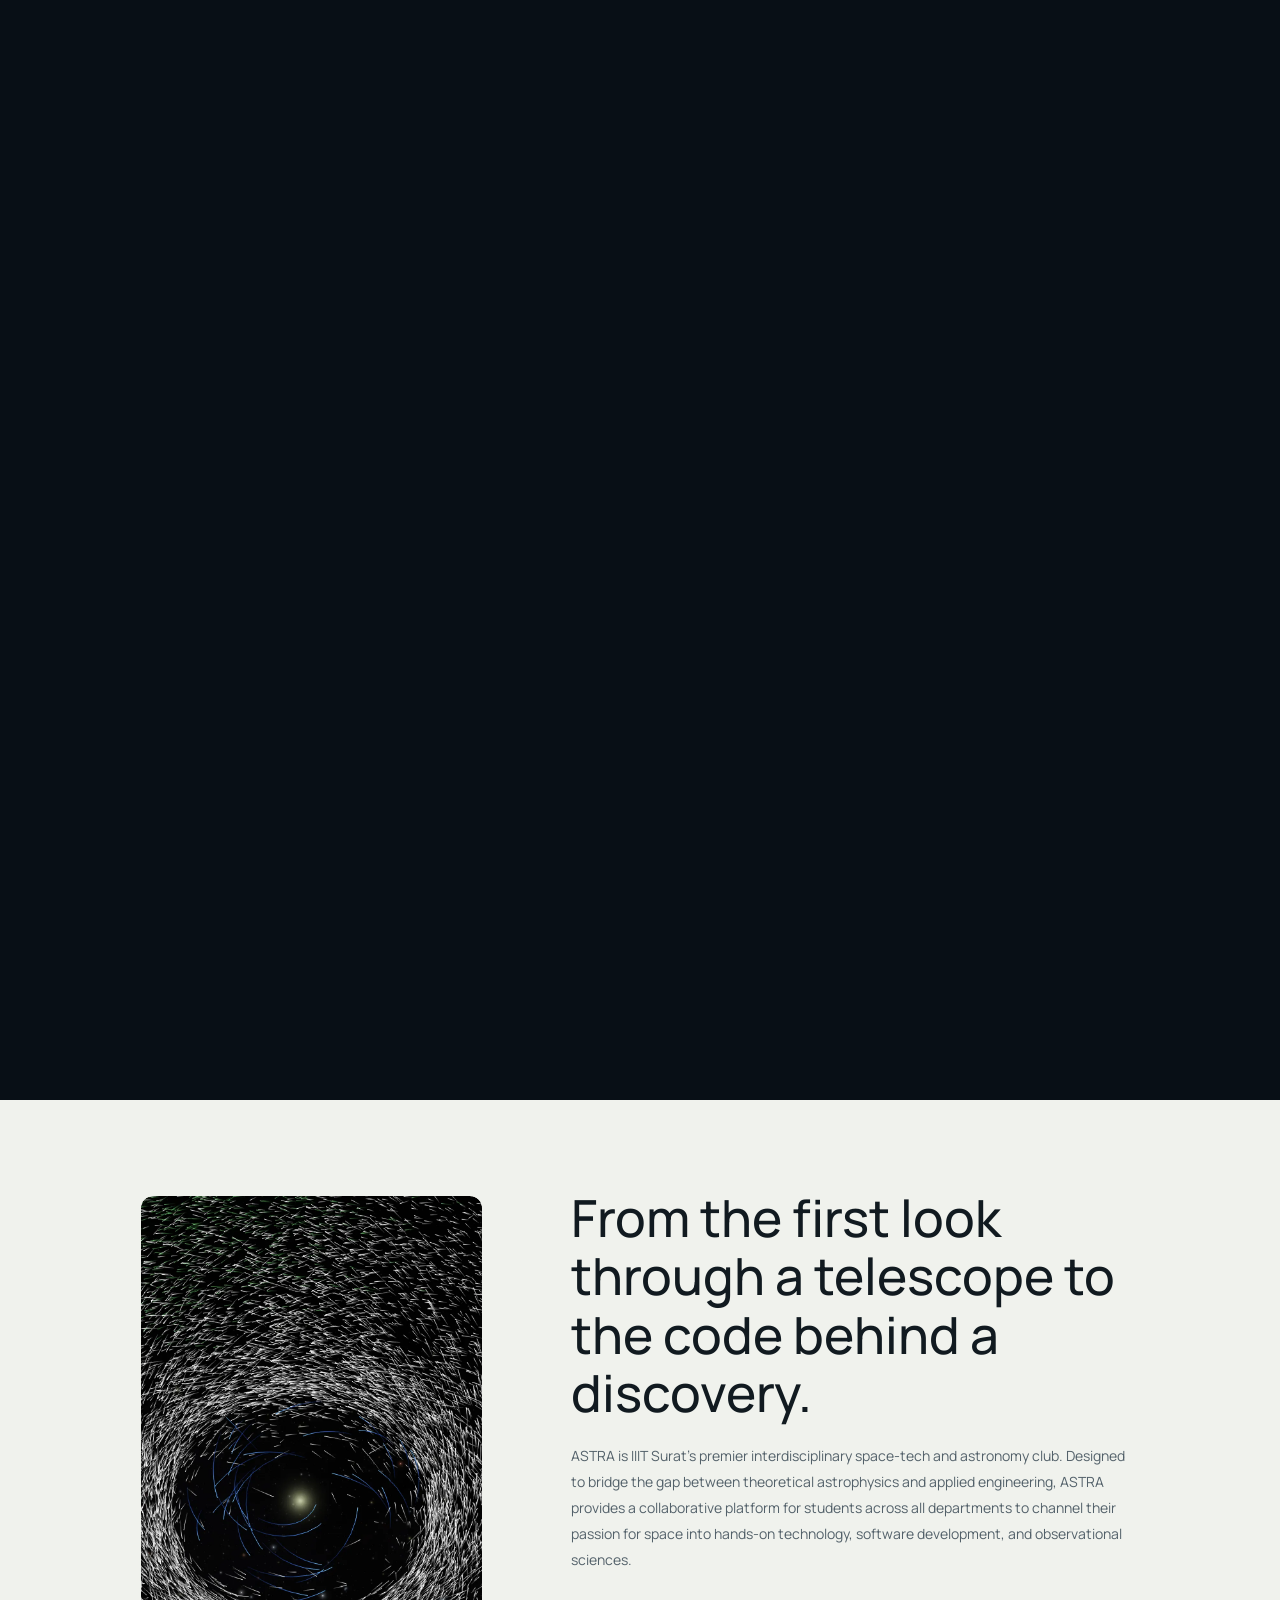
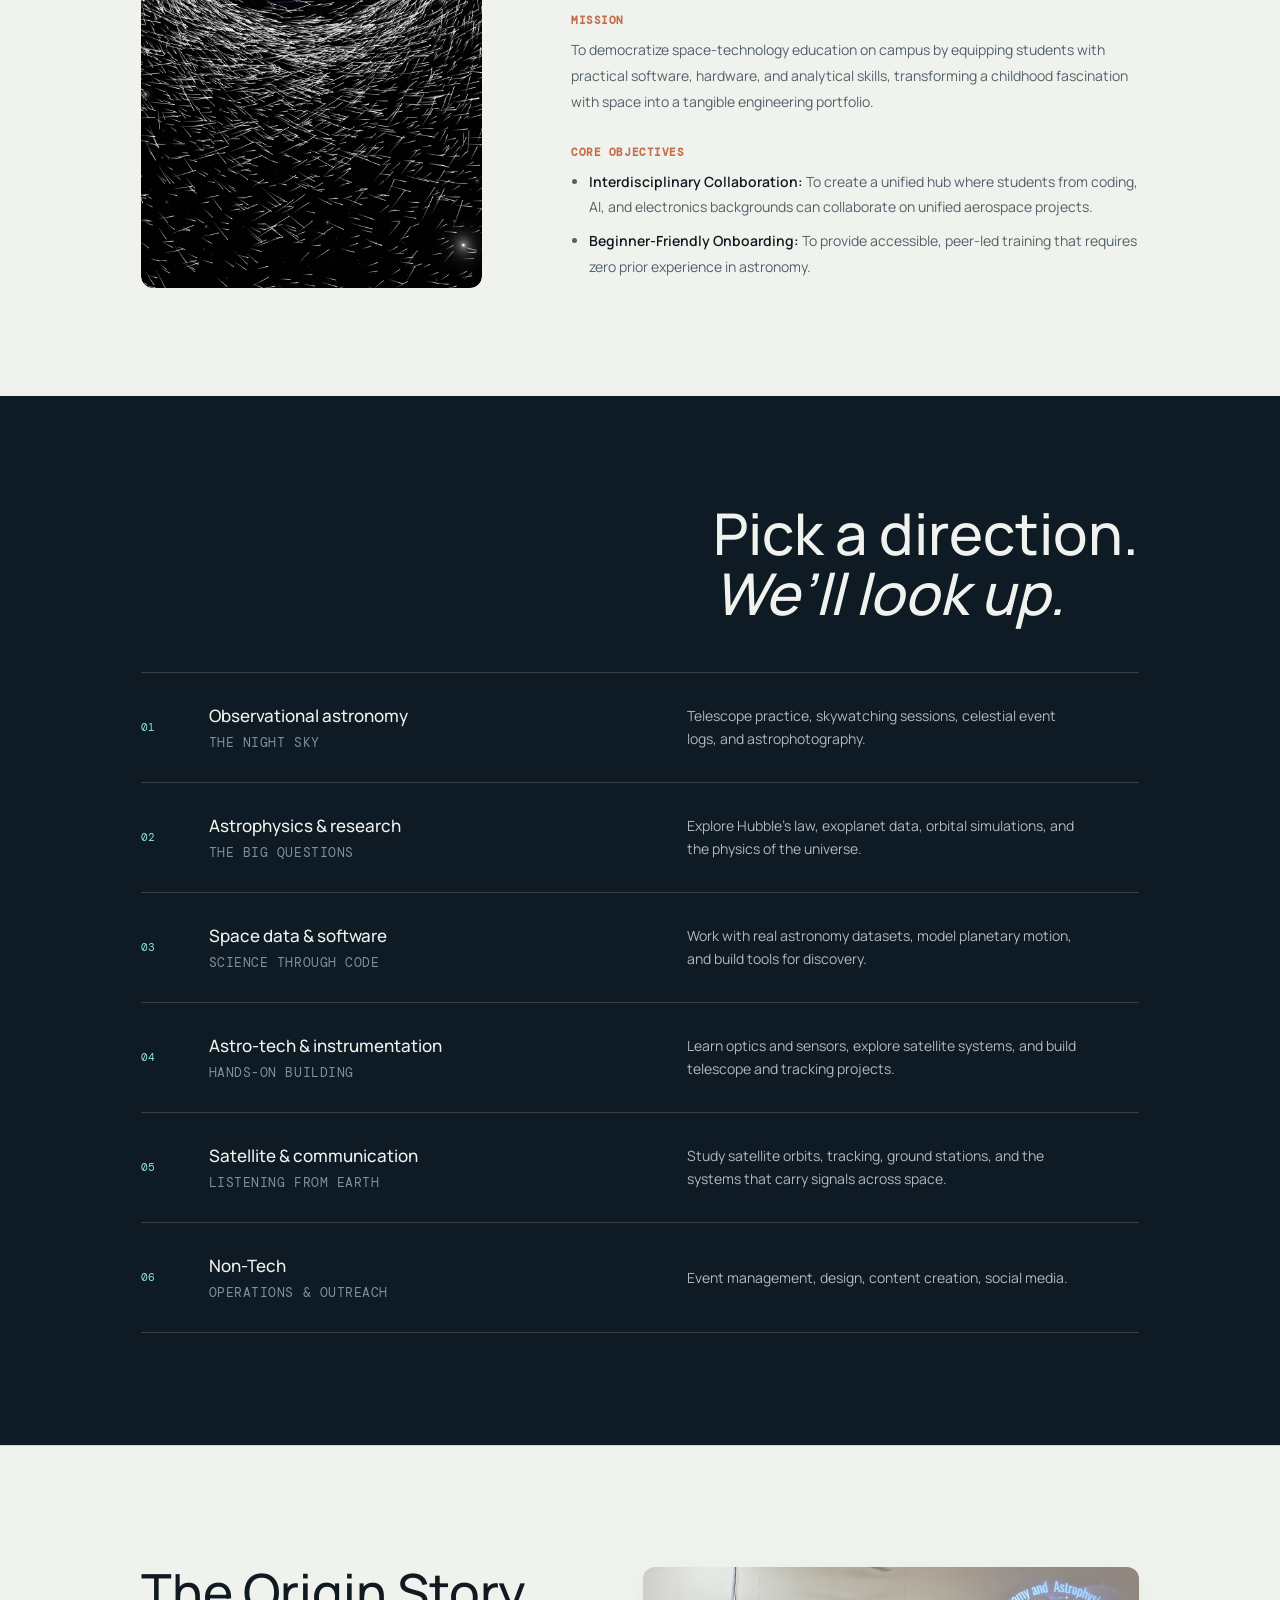
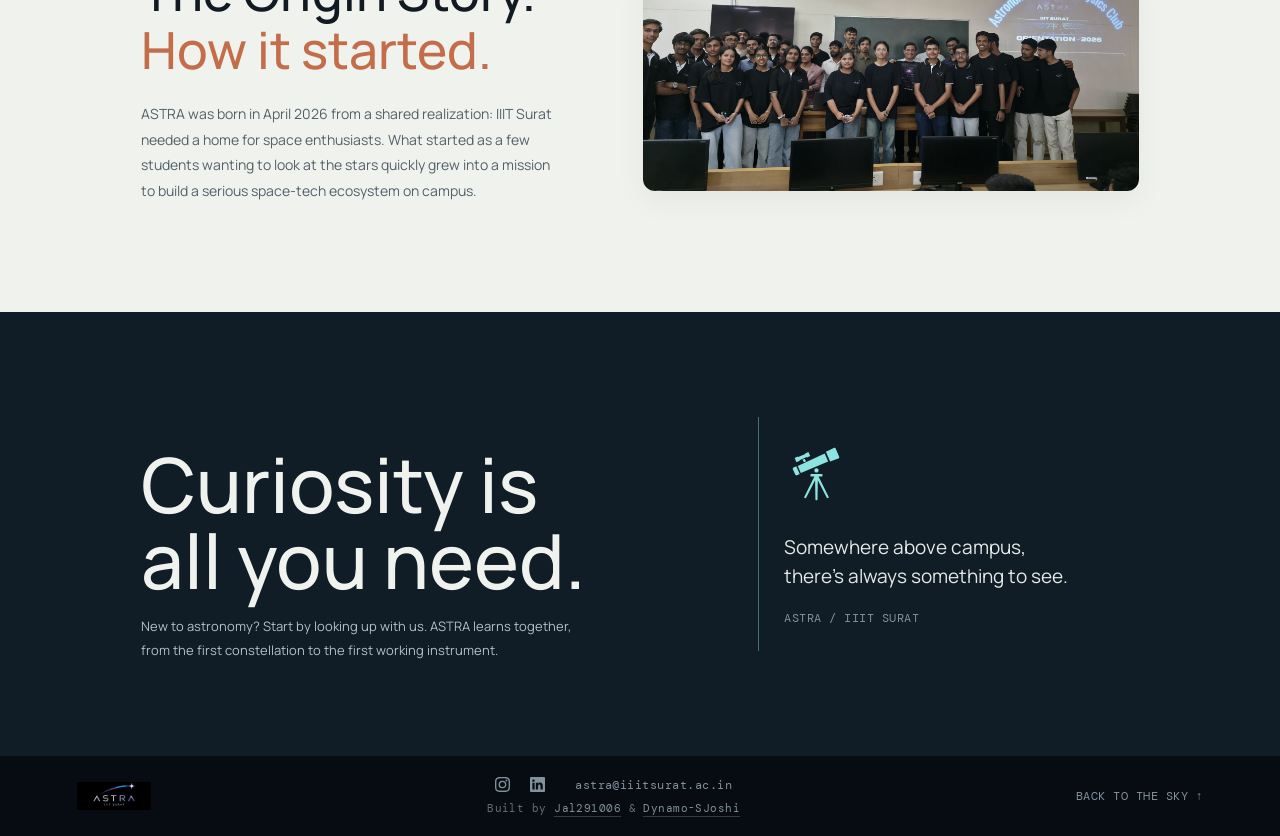
==== commit d59d002e: "Increase navbar link font size to 15px with responsive scaling" ====
--- a/index.html
+++ b/index.html
@@ -27,7 +27,7 @@
     "url": "https://astra-iiitsurat.github.io/Astra-Website/"
   }
   </script>
-  <link rel="stylesheet" href="styles.css?v=2" />
+  <link rel="stylesheet" href="styles.css?v=4" />
 </head>
 <body>
   <header class="site-header">
--- a/styles.css
+++ b/styles.css
@@ -22,9 +22,12 @@
 .header-location, .eyebrow, .section-kicker, .activity-name>span, .note-coordinates, .site-footer .social-links a, .site-footer .social-links .email-text, .site-footer>a:last-child { font: 12px var(--mono); letter-spacing: .04em; }
 .header-location { color: rgba(240,242,237,.72); }
 .header-location i, .eyebrow-dot { display: inline-block; width: 5px; height: 5px; margin: 0 9px 1px; border-radius: 50%; background: var(--warm); }
-.site-nav { display: flex; align-items: center; gap: 28px; color: rgba(240,242,237,.88); font-size: 12px; }
+.site-nav { display: flex; align-items: center; gap: 24px; color: rgba(240,242,237,.88); font-size: 15px; font-weight: 500; }
 .site-nav a, .site-footer a { transition: color .2s ease; }
 .site-nav a:hover, .site-footer a:hover { color: var(--cyan); }
+@media (max-width: 1050px) {
+  .site-nav { gap: 18px; font-size: 14px; }
+}
 .sky-story { height: 300svh; position: relative; background: var(--night); color: var(--paper); }
 .story-stage { position: sticky; top: 0; height: 100svh; min-height: 620px; overflow: hidden; isolation: isolate; background: #080e19; }
 .sky-backdrop, .sky-backdrop::after { position: absolute; inset: -5%; }
@@ -129,7 +132,6 @@
 
 @media (max-width: 520px) {
   .site-header { height: 66px; }
-  .site-nav { gap: 14px; font-size: 10px; }
   .brand { gap: 7px; font-size: 14px; }
   .brand-logo { max-height: 32px; }
   .sky-story { height: 250svh; }
